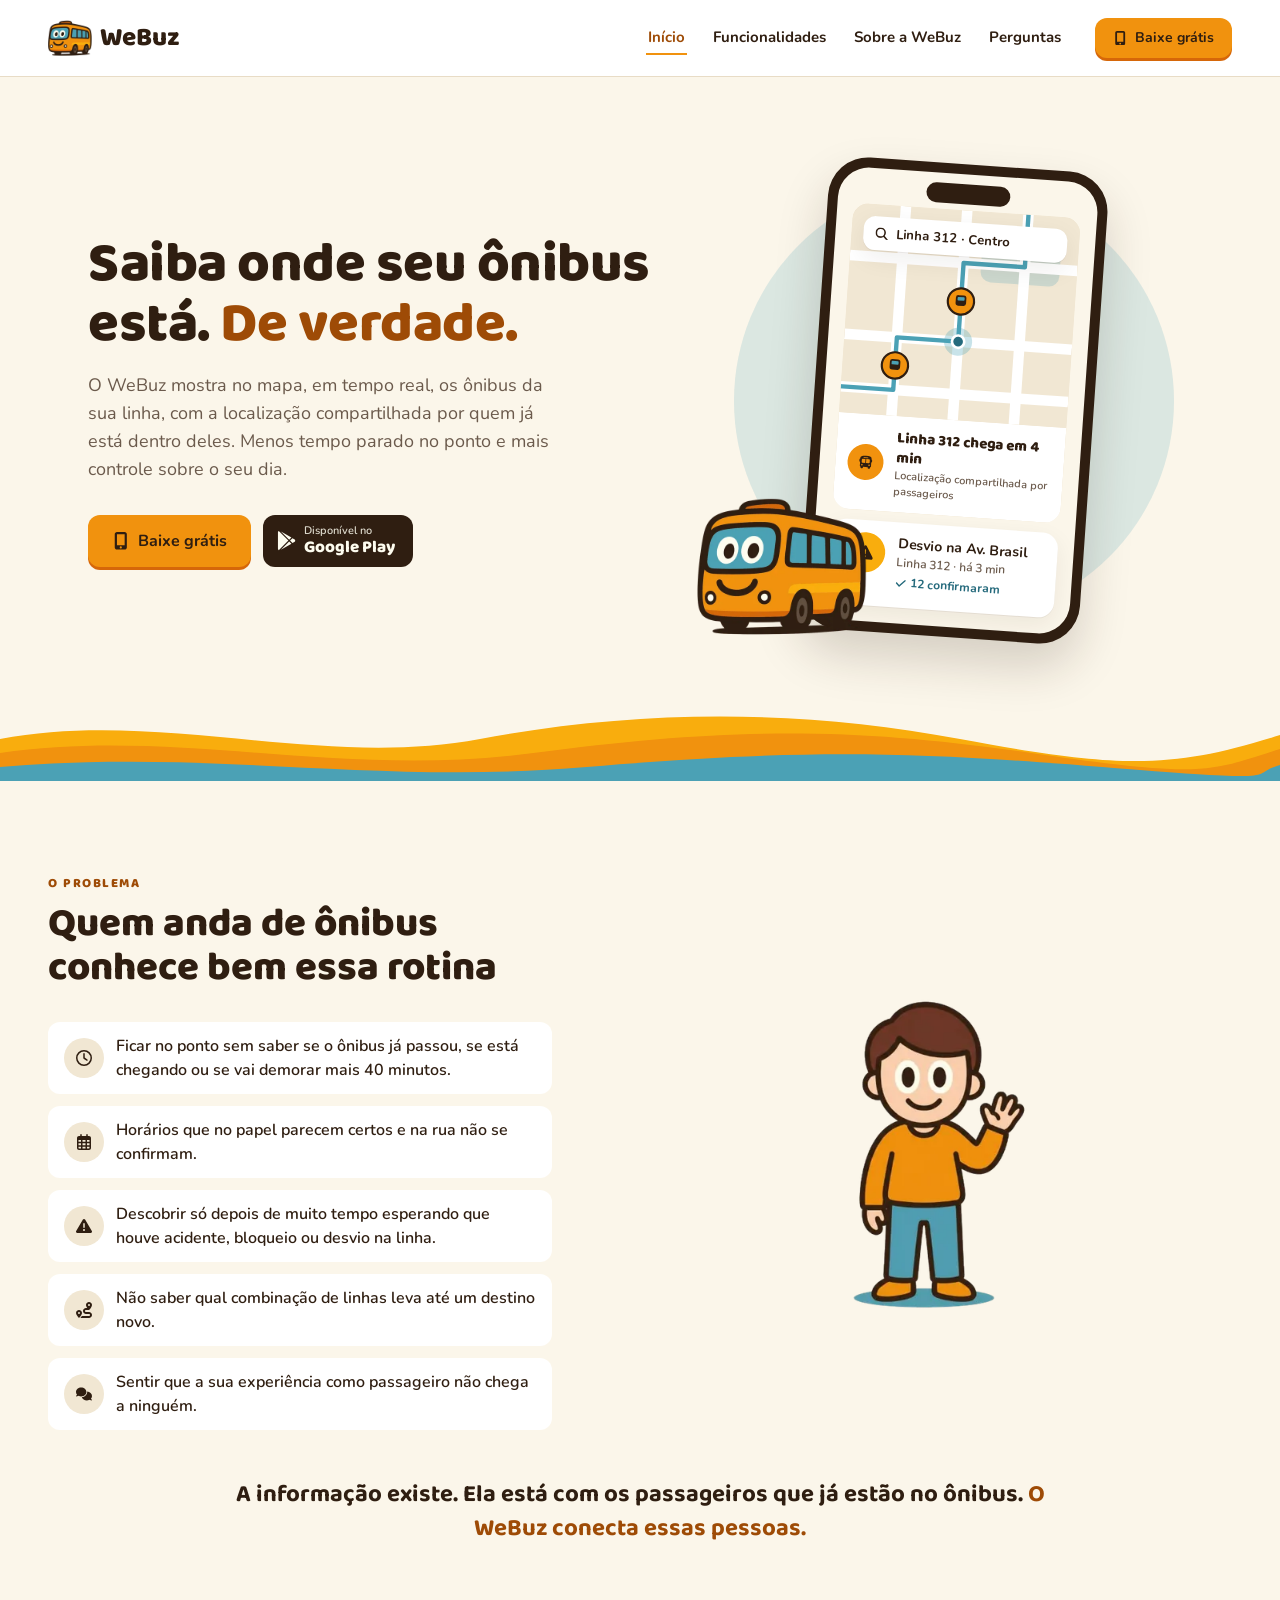
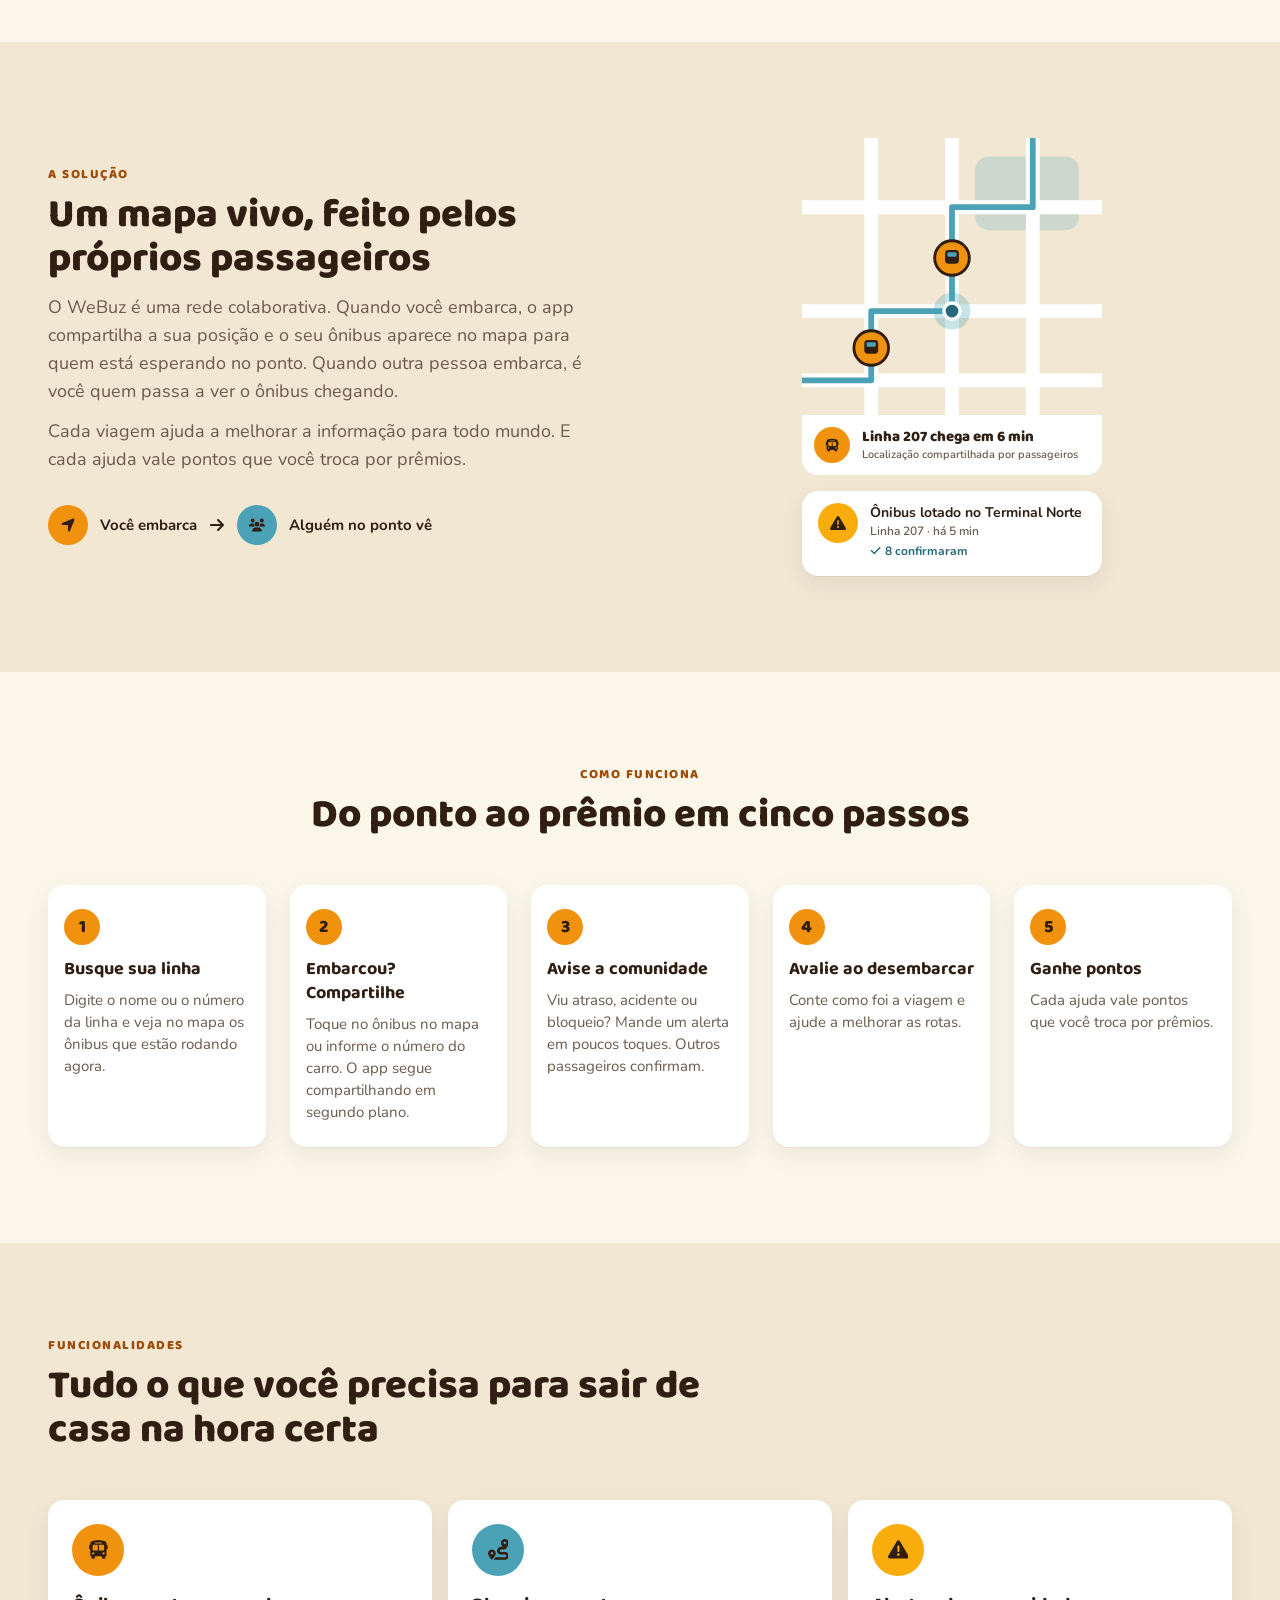
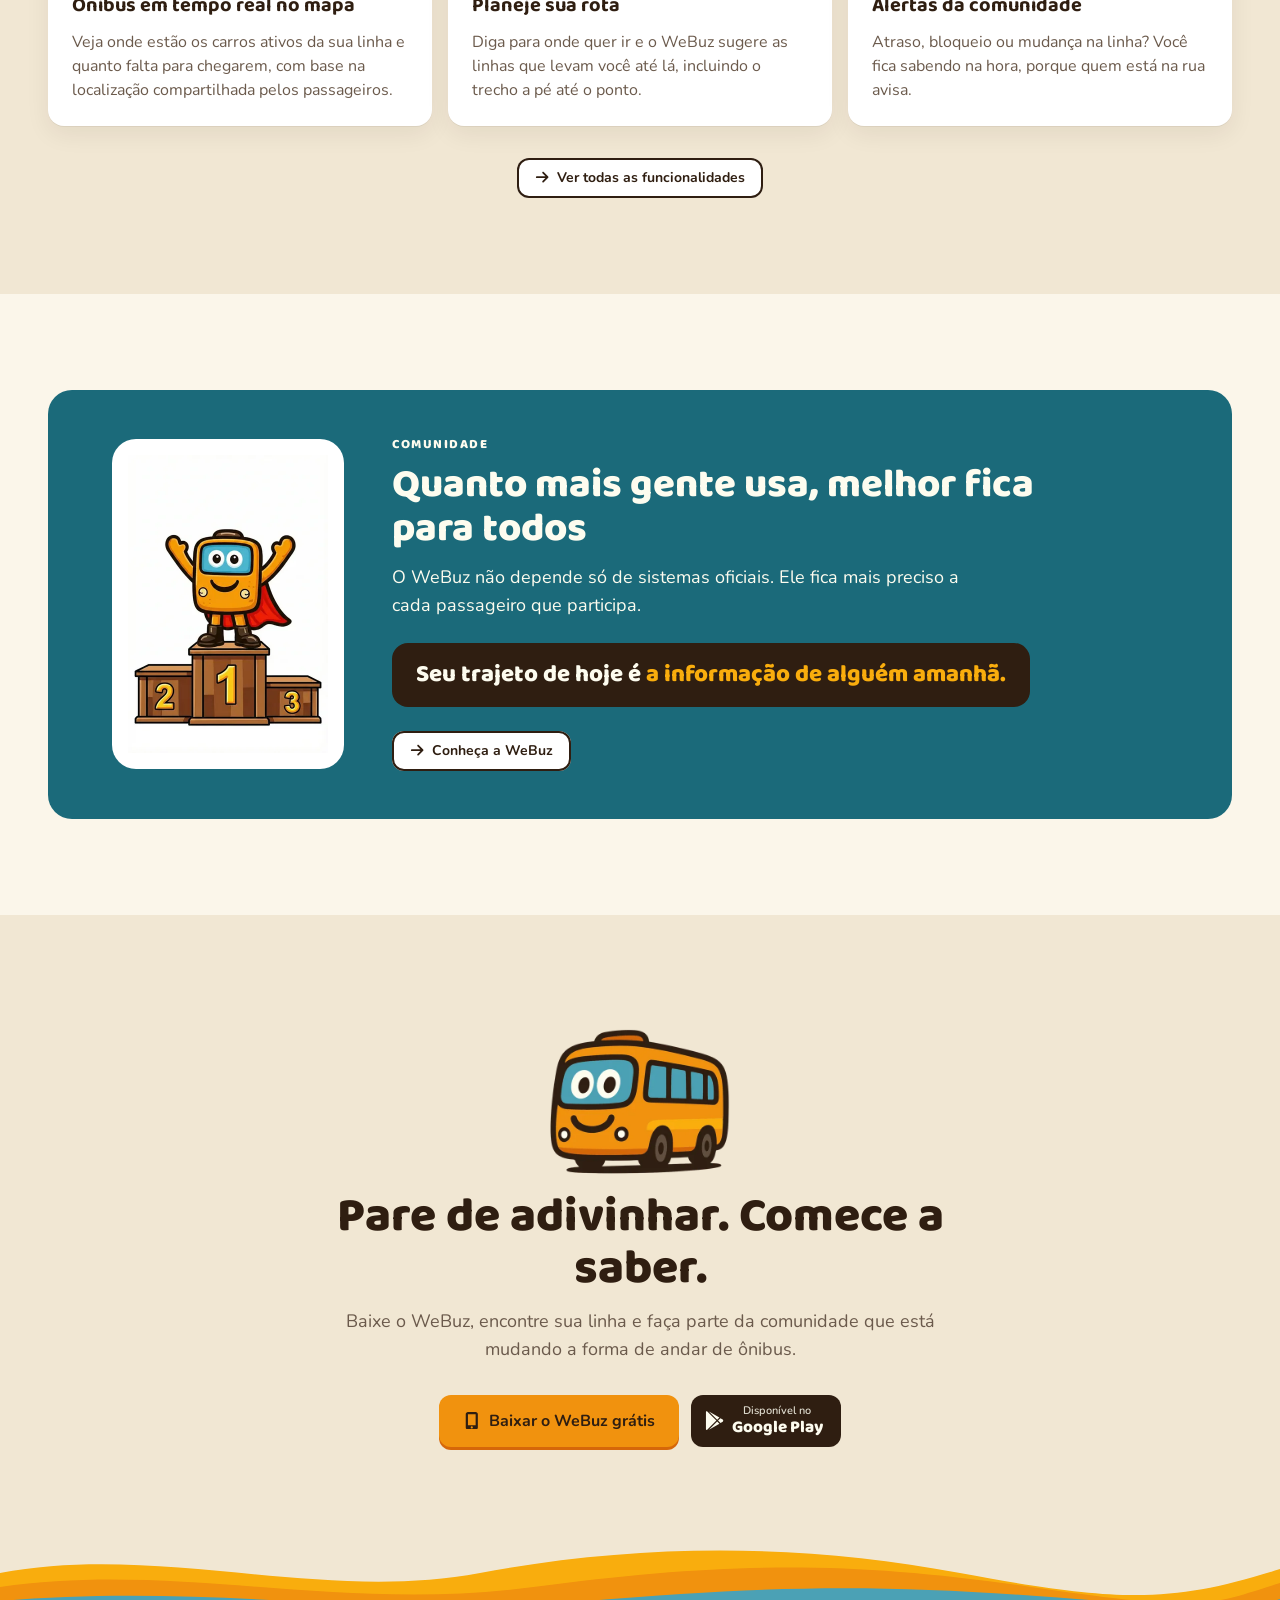
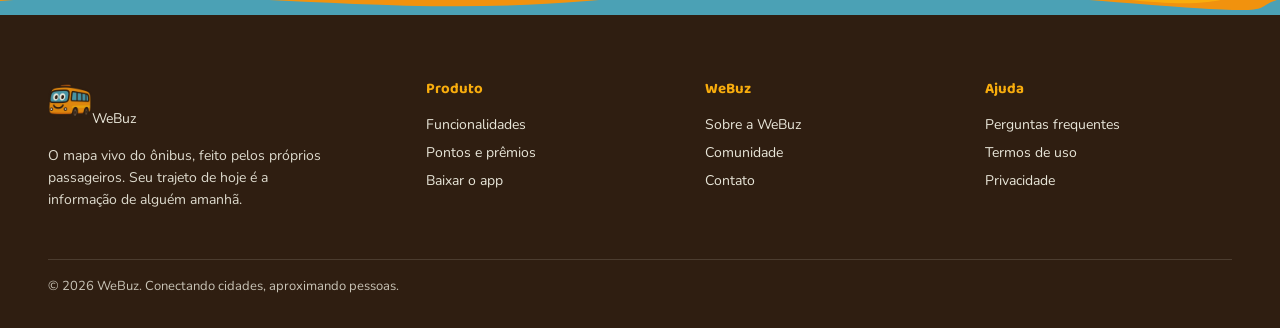
==== index.html @ d60121ee "Site institucional da WeBuz Site estático (HTML + CSS, sem JavaScript) com quatro páginas: Início, F" ====
<!doctype html>
<html lang="pt-BR">
<!-- Ícones: Font Awesome Free 6.7.2 by @fontawesome — https://fontawesome.com · License: https://fontawesome.com/license/free (Icons: CC BY 4.0) -->
<head>
<meta charset="utf-8">
<meta name="viewport" content="width=device-width, initial-scale=1">
<title>WeBuz — saiba onde seu ônibus está. De verdade.</title>
<meta name="description" content="O WeBuz mostra no mapa, em tempo real, os ônibus da sua linha, com a localização compartilhada por quem já está dentro deles.">
<meta name="theme-color" content="#f1920e">
<meta property="og:title" content="WeBuz — saiba onde seu ônibus está. De verdade.">
<meta property="og:description" content="O WeBuz mostra no mapa, em tempo real, os ônibus da sua linha, com a localização compartilhada por quem já está dentro deles.">
<meta property="og:image" content="https://jhonatasfelipe.github.io/webuz-site/assets/img/og.png">
<link rel="canonical" href="https://jhonatasfelipe.github.io/webuz-site/">
<meta property="og:url" content="https://jhonatasfelipe.github.io/webuz-site/">
<meta property="og:type" content="website">
<meta name="twitter:card" content="summary_large_image">
<link rel="apple-touch-icon" href="apple-touch-icon.png">
<link rel="icon" href="assets/img/favicon.png">
<link rel="preconnect" href="https://fonts.googleapis.com">
<link rel="preconnect" href="https://fonts.gstatic.com" crossorigin>
<link rel="stylesheet" href="https://fonts.googleapis.com/css2?family=Baloo+2:wght@700;800&family=Nunito:wght@400;500;600;700&display=swap">
<link rel="stylesheet" href="assets/css/site.css">
</head>
<body>
<a class="skip" href="#conteudo">Pular para o conteúdo</a>
<header class="wb-header"><a class="wb-brand" href="index.html"><img src="assets/img/webuz-onibus.webp" alt=""/>WeBuz</a><nav class="wb-nav" aria-label="Principal"><a href="index.html" aria-current="page">Início</a><a href="funcionalidades.html">Funcionalidades</a><a href="sobre.html">Sobre a WeBuz</a><a href="perguntas.html">Perguntas</a></nav><button type="button" class="wb-btn wb-btn-primary"><svg width="14.4" height="14.4" viewBox="0 0 384 512" fill="currentColor" aria-hidden="true"><path d="M16 64C16 28.7 44.7 0 80 0L304 0c35.3 0 64 28.7 64 64l0 384c0 35.3-28.7 64-64 64L80 512c-35.3 0-64-28.7-64-64L16 64zM224 448a32 32 0 1 0 -64 0 32 32 0 1 0 64 0zM304 64L80 64l0 320 224 0 0-320z"></path></svg>Baixe grátis</button></header><main id="conteudo"><section class="wb-hero"><div class="wb-hero-copy"><h1>Saiba onde seu ônibus está. <em>De verdade.</em></h1><p>O WeBuz mostra no mapa, em tempo real, os ônibus da sua linha, com a localização compartilhada por quem já está dentro deles. Menos tempo parado no ponto e mais controle sobre o seu dia.</p><div class="wb-hero-cta"><button type="button" class="wb-btn wb-btn-primary wb-btn-lg"><svg width="17.6" height="17.6" viewBox="0 0 384 512" fill="currentColor" aria-hidden="true"><path d="M16 64C16 28.7 44.7 0 80 0L304 0c35.3 0 64 28.7 64 64l0 384c0 35.3-28.7 64-64 64L80 512c-35.3 0-64-28.7-64-64L16 64zM224 448a32 32 0 1 0 -64 0 32 32 0 1 0 64 0zM304 64L80 64l0 320 224 0 0-320z"></path></svg>Baixe grátis</button><a class="wb-store" href="#"><svg width="19.200000000000003" height="19.200000000000003" viewBox="0 0 512 512" fill="currentColor" aria-hidden="true"><path d="M325.3 234.3L104.6 13l280.8 161.2-60.1 60.1zM47 0C34 6.8 25.3 19.2 25.3 35.3v441.3c0 16.1 8.7 28.5 21.7 35.3l256.6-256L47 0zm425.2 225.6l-58.9-34.1-65.7 64.5 65.7 64.5 60.1-34.1c18-14.3 18-46.5-1.2-60.8zM104.6 499l280.8-161.2-60.1-60.1L104.6 499z"></path></svg><span><small>Disponível no</small><strong>Google Play</strong></span></a></div></div><div class="wb-hero-art"><span class="wb-hero-disc" aria-hidden="true"></span><div class="wb-phone"><div class="wb-phone-screen"><span class="wb-phone-notch" aria-hidden="true"></span><div class="wb-map"><div class="wb-map-search"><svg width="12.8" height="12.8" viewBox="0 0 512 512" fill="currentColor" aria-hidden="true"><path d="M416 208c0 45.9-14.9 88.3-40 122.7L502.6 457.4c12.5 12.5 12.5 32.8 0 45.3s-32.8 12.5-45.3 0L330.7 376c-34.4 25.2-76.8 40-122.7 40C93.1 416 0 322.9 0 208S93.1 0 208 0S416 93.1 416 208zM208 352a144 144 0 1 0 0-288 144 144 0 1 0 0 288z"></path></svg>Linha 312 · Centro</div><svg viewBox="0 0 260 240" role="img" aria-label="Mapa com os ônibus da linha 312 em tempo real"><rect class="wb-map-land" width="260" height="240"></rect><rect class="wb-map-park" x="150" y="16" width="90" height="64" rx="12"></rect><path class="wb-map-street" d="M0 60H260"></path><path class="wb-map-street" d="M0 150H260"></path><path class="wb-map-street" d="M0 210H260"></path><path class="wb-map-street" d="M60 0V240"></path><path class="wb-map-street" d="M130 0V240"></path><path class="wb-map-street" d="M200 0V240"></path><path class="wb-map-route" d="M-10 210H60V150H130V60H200V-10"></path><g transform="translate(60 182)"><circle class="wb-map-bus" r="15"></circle><rect class="wb-map-glyph" x="-6" y="-7" width="12" height="12" rx="3"></rect><rect class="wb-map-win" x="-4" y="-5" width="8" height="4" rx="1"></rect></g><g transform="translate(130 104)"><circle class="wb-map-bus" r="15"></circle><rect class="wb-map-glyph" x="-6" y="-7" width="12" height="12" rx="3"></rect><rect class="wb-map-win" x="-4" y="-5" width="8" height="4" rx="1"></rect></g><g transform="translate(130 150)"><circle class="wb-map-me-halo" r="16"></circle><circle class="wb-map-me" r="7"></circle></g></svg><div class="wb-map-eta"><span class="wb-ib wb-ib-brand" style="width:36px;height:36px"><svg width="14.4" height="14.4" viewBox="0 0 576 512" fill="currentColor" aria-hidden="true"><path d="M288 0C422.4 0 512 35.2 512 80l0 16 0 32c17.7 0 32 14.3 32 32l0 64c0 17.7-14.3 32-32 32l0 160c0 17.7-14.3 32-32 32l0 32c0 17.7-14.3 32-32 32l-32 0c-17.7 0-32-14.3-32-32l0-32-192 0 0 32c0 17.7-14.3 32-32 32l-32 0c-17.7 0-32-14.3-32-32l0-32c-17.7 0-32-14.3-32-32l0-160c-17.7 0-32-14.3-32-32l0-64c0-17.7 14.3-32 32-32c0 0 0 0 0 0l0-32s0 0 0 0l0-16C64 35.2 153.6 0 288 0zM128 160l0 96c0 17.7 14.3 32 32 32l112 0 0-160-112 0c-17.7 0-32 14.3-32 32zM304 288l112 0c17.7 0 32-14.3 32-32l0-96c0-17.7-14.3-32-32-32l-112 0 0 160zM144 400a32 32 0 1 0 0-64 32 32 0 1 0 0 64zm288 0a32 32 0 1 0 0-64 32 32 0 1 0 0 64zM384 80c0-8.8-7.2-16-16-16L208 64c-8.8 0-16 7.2-16 16s7.2 16 16 16l160 0c8.8 0 16-7.2 16-16z"></path></svg></span><div><strong>Linha 312 chega em 4 min</strong><span>Localização compartilhada por passageiros</span></div></div></div><div style="height:10px"></div><div class="wb-card wb-alert"><span class="wb-ib wb-ib-sun" style="width:40px;height:40px"><svg width="16" height="16" viewBox="0 0 512 512" fill="currentColor" aria-hidden="true"><path d="M256 32c14.2 0 27.3 7.5 34.5 19.8l216 368c7.3 12.4 7.3 27.7 .2 40.1S486.3 480 472 480L40 480c-14.3 0-27.6-7.7-34.7-20.1s-7-27.8 .2-40.1l216-368C228.7 39.5 241.8 32 256 32zm0 128c-13.3 0-24 10.7-24 24l0 112c0 13.3 10.7 24 24 24s24-10.7 24-24l0-112c0-13.3-10.7-24-24-24zm32 224a32 32 0 1 0 -64 0 32 32 0 1 0 64 0z"></path></svg></span><div style="flex:1;min-width:0"><p class="wb-alert-title">Desvio na Av. Brasil</p><p class="wb-alert-meta">Linha 312 · há 3 min</p><span class="wb-alert-ok"><svg width="11.200000000000001" height="11.200000000000001" viewBox="0 0 448 512" fill="currentColor" aria-hidden="true"><path d="M438.6 105.4c12.5 12.5 12.5 32.8 0 45.3l-256 256c-12.5 12.5-32.8 12.5-45.3 0l-128-128c-12.5-12.5-12.5-32.8 0-45.3s32.8-12.5 45.3 0L160 338.7 393.4 105.4c12.5-12.5 32.8-12.5 45.3 0z"></path></svg>12 confirmaram</span></div></div></div></div><img src="assets/img/webuz-onibus.webp" alt="" width="160" class="wb-hero-bus" fetchpriority="high" style="height:auto;display:block"/></div></section><svg class="wb-wave" viewBox="0 0 1440 72" preserveAspectRatio="none" aria-hidden="true"><path class="wb-wave-1" d="M0 30 C180 0 360 60 540 30 S900 0 1080 30 S1320 60 1440 26 V72 H0Z"></path><path class="wb-wave-2" d="M0 44 C200 18 380 70 600 44 S960 18 1160 44 S1360 62 1440 40 V72 H0Z"></path><path class="wb-wave-3" d="M0 58 C240 40 420 76 660 58 S1020 42 1240 58 S1400 66 1440 56 V72 H0Z"></path></svg><section class="s-sec" id="problema"><div class="s-in s-split s-split-rev"><div><p class="s-eyebrow">O problema</p><h2 class="s-h2">Quem anda de ônibus conhece bem essa rotina</h2><ul class="s-problems"><li class="wb-problem"><span class="wb-ib wb-ib-soft" style="width:40px;height:40px"><svg width="16" height="16" viewBox="0 0 512 512" fill="currentColor" aria-hidden="true"><path d="M464 256A208 208 0 1 1 48 256a208 208 0 1 1 416 0zM0 256a256 256 0 1 0 512 0A256 256 0 1 0 0 256zM232 120l0 136c0 8 4 15.5 10.7 20l96 64c11 7.4 25.9 4.4 33.3-6.7s4.4-25.9-6.7-33.3L280 243.2 280 120c0-13.3-10.7-24-24-24s-24 10.7-24 24z"></path></svg></span><span>Ficar no ponto sem saber se o ônibus já passou, se está chegando ou se vai demorar mais 40 minutos.</span></li><li class="wb-problem"><span class="wb-ib wb-ib-soft" style="width:40px;height:40px"><svg width="16" height="16" viewBox="0 0 448 512" fill="currentColor" aria-hidden="true"><path d="M152 24c0-13.3-10.7-24-24-24s-24 10.7-24 24l0 40L64 64C28.7 64 0 92.7 0 128l0 16 0 48L0 448c0 35.3 28.7 64 64 64l320 0c35.3 0 64-28.7 64-64l0-256 0-48 0-16c0-35.3-28.7-64-64-64l-40 0 0-40c0-13.3-10.7-24-24-24s-24 10.7-24 24l0 40L152 64l0-40zM48 192l80 0 0 56-80 0 0-56zm0 104l80 0 0 64-80 0 0-64zm128 0l96 0 0 64-96 0 0-64zm144 0l80 0 0 64-80 0 0-64zm80-48l-80 0 0-56 80 0 0 56zm0 160l0 40c0 8.8-7.2 16-16 16l-64 0 0-56 80 0zm-128 0l0 56-96 0 0-56 96 0zm-144 0l0 56-64 0c-8.8 0-16-7.2-16-16l0-40 80 0zM272 248l-96 0 0-56 96 0 0 56z"></path></svg></span><span>Horários que no papel parecem certos e na rua não se confirmam.</span></li><li class="wb-problem"><span class="wb-ib wb-ib-soft" style="width:40px;height:40px"><svg width="16" height="16" viewBox="0 0 512 512" fill="currentColor" aria-hidden="true"><path d="M256 32c14.2 0 27.3 7.5 34.5 19.8l216 368c7.3 12.4 7.3 27.7 .2 40.1S486.3 480 472 480L40 480c-14.3 0-27.6-7.7-34.7-20.1s-7-27.8 .2-40.1l216-368C228.7 39.5 241.8 32 256 32zm0 128c-13.3 0-24 10.7-24 24l0 112c0 13.3 10.7 24 24 24s24-10.7 24-24l0-112c0-13.3-10.7-24-24-24zm32 224a32 32 0 1 0 -64 0 32 32 0 1 0 64 0z"></path></svg></span><span>Descobrir só depois de muito tempo esperando que houve acidente, bloqueio ou desvio na linha.</span></li><li class="wb-problem"><span class="wb-ib wb-ib-soft" style="width:40px;height:40px"><svg width="16" height="16" viewBox="0 0 512 512" fill="currentColor" aria-hidden="true"><path d="M512 96c0 50.2-59.1 125.1-84.6 155c-3.8 4.4-9.4 6.1-14.5 5L320 256c-17.7 0-32 14.3-32 32s14.3 32 32 32l96 0c53 0 96 43 96 96s-43 96-96 96l-276.4 0c8.7-9.9 19.3-22.6 30-36.8c6.3-8.4 12.8-17.6 19-27.2L416 448c17.7 0 32-14.3 32-32s-14.3-32-32-32l-96 0c-53 0-96-43-96-96s43-96 96-96l39.8 0c-21-31.5-39.8-67.7-39.8-96c0-53 43-96 96-96s96 43 96 96zM117.1 489.1c-3.8 4.3-7.2 8.1-10.1 11.3l-1.8 2-.2-.2c-6 4.6-14.6 4-20-1.8C59.8 473 0 402.5 0 352c0-53 43-96 96-96s96 43 96 96c0 30-21.1 67-43.5 97.9c-10.7 14.7-21.7 28-30.8 38.5l-.6 .7zM128 352a32 32 0 1 0 -64 0 32 32 0 1 0 64 0zM416 128a32 32 0 1 0 0-64 32 32 0 1 0 0 64z"></path></svg></span><span>Não saber qual combinação de linhas leva até um destino novo.</span></li><li class="wb-problem"><span class="wb-ib wb-ib-soft" style="width:40px;height:40px"><svg width="16" height="16" viewBox="0 0 640 512" fill="currentColor" aria-hidden="true"><path d="M208 352c114.9 0 208-78.8 208-176S322.9 0 208 0S0 78.8 0 176c0 38.6 14.7 74.3 39.6 103.4c-3.5 9.4-8.7 17.7-14.2 24.7c-4.8 6.2-9.7 11-13.3 14.3c-1.8 1.6-3.3 2.9-4.3 3.7c-.5 .4-.9 .7-1.1 .8l-.2 .2s0 0 0 0s0 0 0 0C1 327.2-1.4 334.4 .8 340.9S9.1 352 16 352c21.8 0 43.8-5.6 62.1-12.5c9.2-3.5 17.8-7.4 25.2-11.4C134.1 343.3 169.8 352 208 352zM448 176c0 112.3-99.1 196.9-216.5 207C255.8 457.4 336.4 512 432 512c38.2 0 73.9-8.7 104.7-23.9c7.5 4 16 7.9 25.2 11.4c18.3 6.9 40.3 12.5 62.1 12.5c6.9 0 13.1-4.5 15.2-11.1c2.1-6.6-.2-13.8-5.8-17.9c0 0 0 0 0 0s0 0 0 0l-.2-.2c-.2-.2-.6-.4-1.1-.8c-1-.8-2.5-2-4.3-3.7c-3.6-3.3-8.5-8.1-13.3-14.3c-5.5-7-10.7-15.4-14.2-24.7c24.9-29 39.6-64.7 39.6-103.4c0-92.8-84.9-168.9-192.6-175.5c.4 5.1 .6 10.3 .6 15.5z"></path></svg></span><span>Sentir que a sua experiência como passageiro não chega a ninguém.</span></li></ul></div><div style="display:grid;place-items:center"><img loading="lazy" decoding="async" src="assets/img/webuz-avatar.webp" alt="" width="320" style="height:auto;display:block"/></div></div><p class="s-bridge">A informação existe. Ela está com os passageiros que já estão no ônibus. <em>O WeBuz conecta essas pessoas.</em></p></section><section class="s-sec s-band" id="solucao"><div class="s-in s-split"><div><p class="s-eyebrow">A solução</p><h2 class="s-h2">Um mapa vivo, feito pelos próprios passageiros</h2><p class="s-lead">O WeBuz é uma rede colaborativa. Quando você embarca, o app compartilha a sua posição e o seu ônibus aparece no mapa para quem está esperando no ponto. Quando outra pessoa embarca, é você quem passa a ver o ônibus chegando.</p><p class="s-lead">Cada viagem ajuda a melhorar a informação para todo mundo. E cada ajuda vale pontos que você troca por prêmios.</p><div class="s-loop"><span class="wb-ib wb-ib-brand" style="width:40px;height:40px"><svg width="16" height="16" viewBox="0 0 448 512" fill="currentColor" aria-hidden="true"><path d="M429.6 92.1c4.9-11.9 2.1-25.6-7-34.7s-22.8-11.9-34.7-7l-352 144c-14.2 5.8-22.2 20.8-19.3 35.8s16.1 25.8 31.4 25.8l176 0 0 176c0 15.3 10.8 28.4 25.8 31.4s30-5.1 35.8-19.3l144-352z"></path></svg></span>Você embarca<svg width="16" height="16" viewBox="0 0 448 512" fill="currentColor" aria-hidden="true"><path d="M438.6 278.6c12.5-12.5 12.5-32.8 0-45.3l-160-160c-12.5-12.5-32.8-12.5-45.3 0s-12.5 32.8 0 45.3L338.8 224 32 224c-17.7 0-32 14.3-32 32s14.3 32 32 32l306.7 0L233.4 393.4c-12.5 12.5-12.5 32.8 0 45.3s32.8 12.5 45.3 0l160-160z"></path></svg><span class="wb-ib wb-ib-teal" style="width:40px;height:40px"><svg width="16" height="16" viewBox="0 0 640 512" fill="currentColor" aria-hidden="true"><path d="M144 0a80 80 0 1 1 0 160A80 80 0 1 1 144 0zM512 0a80 80 0 1 1 0 160A80 80 0 1 1 512 0zM0 298.7C0 239.8 47.8 192 106.7 192l42.7 0c15.9 0 31 3.5 44.6 9.7c-1.3 7.2-1.9 14.7-1.9 22.3c0 38.2 16.8 72.5 43.3 96c-.2 0-.4 0-.7 0L21.3 320C9.6 320 0 310.4 0 298.7zM405.3 320c-.2 0-.4 0-.7 0c26.6-23.5 43.3-57.8 43.3-96c0-7.6-.7-15-1.9-22.3c13.6-6.3 28.7-9.7 44.6-9.7l42.7 0C592.2 192 640 239.8 640 298.7c0 11.8-9.6 21.3-21.3 21.3l-213.3 0zM224 224a96 96 0 1 1 192 0 96 96 0 1 1 -192 0zM128 485.3C128 411.7 187.7 352 261.3 352l117.3 0C452.3 352 512 411.7 512 485.3c0 14.7-11.9 26.7-26.7 26.7l-330.7 0c-14.7 0-26.7-11.9-26.7-26.7z"></path></svg></span>Alguém no ponto vê</div></div><div class="s-solution-art"><div class="wb-map"><svg viewBox="0 0 260 240" role="img" aria-label="Mapa com os ônibus da linha 207 em tempo real"><rect class="wb-map-land" width="260" height="240"></rect><rect class="wb-map-park" x="150" y="16" width="90" height="64" rx="12"></rect><path class="wb-map-street" d="M0 60H260"></path><path class="wb-map-street" d="M0 150H260"></path><path class="wb-map-street" d="M0 210H260"></path><path class="wb-map-street" d="M60 0V240"></path><path class="wb-map-street" d="M130 0V240"></path><path class="wb-map-street" d="M200 0V240"></path><path class="wb-map-route" d="M-10 210H60V150H130V60H200V-10"></path><g transform="translate(60 182)"><circle class="wb-map-bus" r="15"></circle><rect class="wb-map-glyph" x="-6" y="-7" width="12" height="12" rx="3"></rect><rect class="wb-map-win" x="-4" y="-5" width="8" height="4" rx="1"></rect></g><g transform="translate(130 104)"><circle class="wb-map-bus" r="15"></circle><rect class="wb-map-glyph" x="-6" y="-7" width="12" height="12" rx="3"></rect><rect class="wb-map-win" x="-4" y="-5" width="8" height="4" rx="1"></rect></g><g transform="translate(130 150)"><circle class="wb-map-me-halo" r="16"></circle><circle class="wb-map-me" r="7"></circle></g></svg><div class="wb-map-eta"><span class="wb-ib wb-ib-brand" style="width:36px;height:36px"><svg width="14.4" height="14.4" viewBox="0 0 576 512" fill="currentColor" aria-hidden="true"><path d="M288 0C422.4 0 512 35.2 512 80l0 16 0 32c17.7 0 32 14.3 32 32l0 64c0 17.7-14.3 32-32 32l0 160c0 17.7-14.3 32-32 32l0 32c0 17.7-14.3 32-32 32l-32 0c-17.7 0-32-14.3-32-32l0-32-192 0 0 32c0 17.7-14.3 32-32 32l-32 0c-17.7 0-32-14.3-32-32l0-32c-17.7 0-32-14.3-32-32l0-160c-17.7 0-32-14.3-32-32l0-64c0-17.7 14.3-32 32-32c0 0 0 0 0 0l0-32s0 0 0 0l0-16C64 35.2 153.6 0 288 0zM128 160l0 96c0 17.7 14.3 32 32 32l112 0 0-160-112 0c-17.7 0-32 14.3-32 32zM304 288l112 0c17.7 0 32-14.3 32-32l0-96c0-17.7-14.3-32-32-32l-112 0 0 160zM144 400a32 32 0 1 0 0-64 32 32 0 1 0 0 64zm288 0a32 32 0 1 0 0-64 32 32 0 1 0 0 64zM384 80c0-8.8-7.2-16-16-16L208 64c-8.8 0-16 7.2-16 16s7.2 16 16 16l160 0c8.8 0 16-7.2 16-16z"></path></svg></span><div><strong>Linha 207 chega em 6 min</strong><span>Localização compartilhada por passageiros</span></div></div></div><div class="s-alerts"><div class="wb-card wb-alert"><span class="wb-ib wb-ib-sun" style="width:40px;height:40px"><svg width="16" height="16" viewBox="0 0 512 512" fill="currentColor" aria-hidden="true"><path d="M256 32c14.2 0 27.3 7.5 34.5 19.8l216 368c7.3 12.4 7.3 27.7 .2 40.1S486.3 480 472 480L40 480c-14.3 0-27.6-7.7-34.7-20.1s-7-27.8 .2-40.1l216-368C228.7 39.5 241.8 32 256 32zm0 128c-13.3 0-24 10.7-24 24l0 112c0 13.3 10.7 24 24 24s24-10.7 24-24l0-112c0-13.3-10.7-24-24-24zm32 224a32 32 0 1 0 -64 0 32 32 0 1 0 64 0z"></path></svg></span><div style="flex:1;min-width:0"><p class="wb-alert-title">Ônibus lotado no Terminal Norte</p><p class="wb-alert-meta">Linha 207 · há 5 min</p><span class="wb-alert-ok"><svg width="11.200000000000001" height="11.200000000000001" viewBox="0 0 448 512" fill="currentColor" aria-hidden="true"><path d="M438.6 105.4c12.5 12.5 12.5 32.8 0 45.3l-256 256c-12.5 12.5-32.8 12.5-45.3 0l-128-128c-12.5-12.5-12.5-32.8 0-45.3s32.8-12.5 45.3 0L160 338.7 393.4 105.4c12.5-12.5 32.8-12.5 45.3 0z"></path></svg>8 confirmaram</span></div></div></div></div></div></section><section class="s-sec" id="como-funciona"><div class="s-in s-center"><p class="s-eyebrow">Como funciona</p><h2 class="s-h2">Do ponto ao prêmio em cinco passos</h2><div class="s-steps" style="text-align:left"><div class="s-step"><span class="s-step-n">1</span><h3>Busque sua linha</h3><p>Digite o nome ou o número da linha e veja no mapa os ônibus que estão rodando agora.</p></div><div class="s-step"><span class="s-step-n">2</span><h3>Embarcou? Compartilhe</h3><p>Toque no ônibus no mapa ou informe o número do carro. O app segue compartilhando em segundo plano.</p></div><div class="s-step"><span class="s-step-n">3</span><h3>Avise a comunidade</h3><p>Viu atraso, acidente ou bloqueio? Mande um alerta em poucos toques. Outros passageiros confirmam.</p></div><div class="s-step"><span class="s-step-n">4</span><h3>Avalie ao desembarcar</h3><p>Conte como foi a viagem e ajude a melhorar as rotas.</p></div><div class="s-step"><span class="s-step-n">5</span><h3>Ganhe pontos</h3><p>Cada ajuda vale pontos que você troca por prêmios.</p></div></div></div></section><section class="s-sec s-band"><div class="s-in"><p class="s-eyebrow">Funcionalidades</p><h2 class="s-h2">Tudo o que você precisa para sair de casa na hora certa</h2><div class="s-features"><article class="wb-card wb-feature"><span class="wb-ib wb-ib-brand" style="width:52px;height:52px"><svg width="20.8" height="20.8" viewBox="0 0 576 512" fill="currentColor" aria-hidden="true"><path d="M288 0C422.4 0 512 35.2 512 80l0 16 0 32c17.7 0 32 14.3 32 32l0 64c0 17.7-14.3 32-32 32l0 160c0 17.7-14.3 32-32 32l0 32c0 17.7-14.3 32-32 32l-32 0c-17.7 0-32-14.3-32-32l0-32-192 0 0 32c0 17.7-14.3 32-32 32l-32 0c-17.7 0-32-14.3-32-32l0-32c-17.7 0-32-14.3-32-32l0-160c-17.7 0-32-14.3-32-32l0-64c0-17.7 14.3-32 32-32c0 0 0 0 0 0l0-32s0 0 0 0l0-16C64 35.2 153.6 0 288 0zM128 160l0 96c0 17.7 14.3 32 32 32l112 0 0-160-112 0c-17.7 0-32 14.3-32 32zM304 288l112 0c17.7 0 32-14.3 32-32l0-96c0-17.7-14.3-32-32-32l-112 0 0 160zM144 400a32 32 0 1 0 0-64 32 32 0 1 0 0 64zm288 0a32 32 0 1 0 0-64 32 32 0 1 0 0 64zM384 80c0-8.8-7.2-16-16-16L208 64c-8.8 0-16 7.2-16 16s7.2 16 16 16l160 0c8.8 0 16-7.2 16-16z"></path></svg></span><h3 class="wb-feature-title">Ônibus em tempo real no mapa</h3><p class="wb-feature-text">Veja onde estão os carros ativos da sua linha e quanto falta para chegarem, com base na localização compartilhada pelos passageiros.</p></article><article class="wb-card wb-feature"><span class="wb-ib wb-ib-teal" style="width:52px;height:52px"><svg width="20.8" height="20.8" viewBox="0 0 512 512" fill="currentColor" aria-hidden="true"><path d="M512 96c0 50.2-59.1 125.1-84.6 155c-3.8 4.4-9.4 6.1-14.5 5L320 256c-17.7 0-32 14.3-32 32s14.3 32 32 32l96 0c53 0 96 43 96 96s-43 96-96 96l-276.4 0c8.7-9.9 19.3-22.6 30-36.8c6.3-8.4 12.8-17.6 19-27.2L416 448c17.7 0 32-14.3 32-32s-14.3-32-32-32l-96 0c-53 0-96-43-96-96s43-96 96-96l39.8 0c-21-31.5-39.8-67.7-39.8-96c0-53 43-96 96-96s96 43 96 96zM117.1 489.1c-3.8 4.3-7.2 8.1-10.1 11.3l-1.8 2-.2-.2c-6 4.6-14.6 4-20-1.8C59.8 473 0 402.5 0 352c0-53 43-96 96-96s96 43 96 96c0 30-21.1 67-43.5 97.9c-10.7 14.7-21.7 28-30.8 38.5l-.6 .7zM128 352a32 32 0 1 0 -64 0 32 32 0 1 0 64 0zM416 128a32 32 0 1 0 0-64 32 32 0 1 0 0 64z"></path></svg></span><h3 class="wb-feature-title">Planeje sua rota</h3><p class="wb-feature-text">Diga para onde quer ir e o WeBuz sugere as linhas que levam você até lá, incluindo o trecho a pé até o ponto.</p></article><article class="wb-card wb-feature"><span class="wb-ib wb-ib-sun" style="width:52px;height:52px"><svg width="20.8" height="20.8" viewBox="0 0 512 512" fill="currentColor" aria-hidden="true"><path d="M256 32c14.2 0 27.3 7.5 34.5 19.8l216 368c7.3 12.4 7.3 27.7 .2 40.1S486.3 480 472 480L40 480c-14.3 0-27.6-7.7-34.7-20.1s-7-27.8 .2-40.1l216-368C228.7 39.5 241.8 32 256 32zm0 128c-13.3 0-24 10.7-24 24l0 112c0 13.3 10.7 24 24 24s24-10.7 24-24l0-112c0-13.3-10.7-24-24-24zm32 224a32 32 0 1 0 -64 0 32 32 0 1 0 64 0z"></path></svg></span><h3 class="wb-feature-title">Alertas da comunidade</h3><p class="wb-feature-text">Atraso, bloqueio ou mudança na linha? Você fica sabendo na hora, porque quem está na rua avisa.</p></article></div><div class="s-more"><a href="funcionalidades.html" class="wb-btn wb-btn-secondary"><svg width="14.4" height="14.4" viewBox="0 0 448 512" fill="currentColor" aria-hidden="true"><path d="M438.6 278.6c12.5-12.5 12.5-32.8 0-45.3l-160-160c-12.5-12.5-32.8-12.5-45.3 0s-12.5 32.8 0 45.3L338.8 224 32 224c-17.7 0-32 14.3-32 32s14.3 32 32 32l306.7 0L233.4 393.4c-12.5 12.5-12.5 32.8 0 45.3s32.8 12.5 45.3 0l160-160z"></path></svg>Ver todas as funcionalidades</a></div></div></section><section class="s-sec"><div class="s-in"><div class="s-community"><div class="s-community-art"><img loading="lazy" decoding="async" src="assets/img/webuz-campeao.webp" alt="" width="200" style="height:auto;display:block"/></div><div><p class="s-eyebrow">Comunidade</p><h2 class="s-h2">Quanto mais gente usa, melhor fica para todos</h2><p class="s-lead">O WeBuz não depende só de sistemas oficiais. Ele fica mais preciso a cada passageiro que participa.</p><p class="s-quote">Seu trajeto de hoje é <span>a informação de alguém amanhã.</span></p><div style="margin-top:24px"><a href="sobre.html" class="wb-btn wb-btn-secondary"><svg width="14.4" height="14.4" viewBox="0 0 448 512" fill="currentColor" aria-hidden="true"><path d="M438.6 278.6c12.5-12.5 12.5-32.8 0-45.3l-160-160c-12.5-12.5-32.8-12.5-45.3 0s-12.5 32.8 0 45.3L338.8 224 32 224c-17.7 0-32 14.3-32 32s14.3 32 32 32l306.7 0L233.4 393.4c-12.5 12.5-12.5 32.8 0 45.3s32.8 12.5 45.3 0l160-160z"></path></svg>Conheça a WeBuz</a></div></div></div></div></section><section class="s-sec s-band"><div class="s-in s-final"><img src="assets/img/webuz-onibus.webp" alt="" width="180" style="height:auto;display:block"/><h2 class="s-h2">Pare de adivinhar. Comece a saber.</h2><p class="s-lead">Baixe o WeBuz, encontre sua linha e faça parte da comunidade que está mudando a forma de andar de ônibus.</p><div class="wb-hero-cta"><button type="button" class="wb-btn wb-btn-primary wb-btn-lg"><svg width="17.6" height="17.6" viewBox="0 0 384 512" fill="currentColor" aria-hidden="true"><path d="M16 64C16 28.7 44.7 0 80 0L304 0c35.3 0 64 28.7 64 64l0 384c0 35.3-28.7 64-64 64L80 512c-35.3 0-64-28.7-64-64L16 64zM224 448a32 32 0 1 0 -64 0 32 32 0 1 0 64 0zM304 64L80 64l0 320 224 0 0-320z"></path></svg>Baixar o WeBuz grátis</button><a class="wb-store" href="#"><svg width="19.200000000000003" height="19.200000000000003" viewBox="0 0 512 512" fill="currentColor" aria-hidden="true"><path d="M325.3 234.3L104.6 13l280.8 161.2-60.1 60.1zM47 0C34 6.8 25.3 19.2 25.3 35.3v441.3c0 16.1 8.7 28.5 21.7 35.3l256.6-256L47 0zm425.2 225.6l-58.9-34.1-65.7 64.5 65.7 64.5 60.1-34.1c18-14.3 18-46.5-1.2-60.8zM104.6 499l280.8-161.2-60.1-60.1L104.6 499z"></path></svg><span><small>Disponível no</small><strong>Google Play</strong></span></a></div></div></section><svg class="wb-wave s-wave-band" viewBox="0 0 1440 72" preserveAspectRatio="none" aria-hidden="true"><path class="wb-wave-1" d="M0 30 C180 0 360 60 540 30 S900 0 1080 30 S1320 60 1440 26 V72 H0Z"></path><path class="wb-wave-2" d="M0 44 C200 18 380 70 600 44 S960 18 1160 44 S1360 62 1440 40 V72 H0Z"></path><path class="wb-wave-3" d="M0 58 C240 40 420 76 660 58 S1020 42 1240 58 S1400 66 1440 56 V72 H0Z"></path></svg></main><footer class="wb-footer"><div class="wb-footer-in"><div><a class="wb-brand" href="index.html"><img src="assets/img/webuz-onibus.webp" alt=""/>WeBuz</a><p>O mapa vivo do ônibus, feito pelos próprios passageiros. Seu trajeto de hoje é a informação de alguém amanhã.</p></div><div><h4>Produto</h4><a href="funcionalidades.html">Funcionalidades</a><a href="funcionalidades.html#pontos-e-premios">Pontos e prêmios</a><a href="#">Baixar o app</a></div><div><h4>WeBuz</h4><a href="sobre.html">Sobre a WeBuz</a><a href="sobre.html#comunidade">Comunidade</a><a href="perguntas.html#contato">Contato</a></div><div><h4>Ajuda</h4><a href="perguntas.html">Perguntas frequentes</a><a href="#">Termos de uso</a><a href="#">Privacidade</a></div></div><div class="wb-footer-base">© 2026 WeBuz. Conectando cidades, aproximando pessoas.</div></footer>
</body>
</html>
---- assets/css/site.css ----
:root{--surface-100:#fbf6ea;--surface-200:#ffffff;--surface-300:#f1e7d3;--line:#e8dcc6;--ink:#2f1e11;--ink-muted:#6b5a4c;--brand:#f1920e;--brand-deep:#d66709;--brand-text:#9e4b06;--on-brand:#2f1e11;--sun:#f9ad0d;--teal:#4ba1b5;--teal-deep:#1b6a7a;--teal-text:#256a7c;--cream:#fdfcef;--night:#2f1e11;--wheel:#5c4d43;--focus:#256a7c;--danger:#b4321f;--shadow-card:0 1px 0 rgba(47,30,17,0.06),0 8px 24px rgba(47,30,17,0.07);--shadow-press:0 3px 0 #d66709;--shadow-phone:0 24px 48px rgba(47,30,17,0.18);--space-1:4px;--space-2:8px;--space-3:12px;--space-4:16px;--space-5:24px;--space-6:32px;--space-7:48px;--space-8:64px;--space-9:96px;--radius-sm:8px;--radius-md:12px;--radius-lg:16px;--radius-xl:24px;--radius-pill:999px;--font-display:"Baloo 2","Nunito",system-ui,sans-serif;--font-body:"Nunito",system-ui,-apple-system,"Segoe UI",sans-serif}html{scroll-behavior:smooth;-webkit-text-size-adjust:100%}body{line-height:1.5}img{max-width:100%;height:auto}.skip{position:absolute;left:-999px;top:8px;background:var(--night);color:var(--cream);padding:8px 16px;border-radius:var(--radius-md);z-index:10}.skip:focus{left:8px}@media (prefers-reduced-motion:reduce){html{scroll-behavior:auto}}html,body{background:var(--surface-100);color:var(--ink);font-family:var(--font-body);margin:0}*{box-sizing:border-box}.wb-btn{font:700 14px/20px var(--font-body);border:0;cursor:pointer;display:inline-flex;align-items:center;justify-content:center;gap:var(--space-2);border-radius:var(--radius-md);padding:10px 18px;transition:transform .15s,box-shadow .15s,background .15s;text-decoration:none}.wb-btn:focus-visible{outline:3px solid var(--focus);outline-offset:2px}.wb-btn-lg{font-size:16px;line-height:24px;padding:14px 24px}.wb-btn-block{width:100%}.wb-btn-primary{background:var(--brand);color:var(--on-brand);box-shadow:var(--shadow-press)}.wb-btn-primary:hover{background:var(--sun)}.wb-btn-primary:active{transform:translateY(3px);box-shadow:none}.wb-btn-secondary{background:var(--surface-200);color:var(--ink);box-shadow:inset 0 0 0 2px var(--ink)}.wb-btn-secondary:hover{background:var(--surface-300)}.wb-btn-ghost{background:transparent;color:var(--brand-text)}.wb-btn-ghost:hover{background:var(--surface-300)}.wb-btn:disabled{opacity:.45;cursor:not-allowed;transform:none;box-shadow:none}.wb-ib{display:inline-grid;place-items:center;border-radius:var(--radius-pill);flex:none;color:var(--on-brand)}.wb-ib-brand{background:var(--brand)}.wb-ib-teal{background:var(--teal)}.wb-ib-sun{background:var(--sun)}.wb-ib-soft{background:var(--surface-300);color:var(--ink)}.wb-ib-ring{box-shadow:0 0 0 4px var(--surface-200),0 0 0 6px var(--brand)}.wb-card{background:var(--surface-200);border-radius:var(--radius-lg);box-shadow:var(--shadow-card);padding:var(--space-4)}.wb-points{padding:var(--space-5)}.wb-points-label{font:700 16px/24px var(--font-body);color:var(--ink);margin:0}.wb-points-value{font:800 48px/52px var(--font-display);color:var(--brand-text);margin:var(--space-1) 0 0;letter-spacing:-.5px}.wb-points-hint{font:600 12px/16px var(--font-body);color:var(--ink-muted);margin:var(--space-2) 0 0}.wb-level{text-align:center}.wb-level-title{font:800 28px/34px var(--font-display);margin:0 0 var(--space-3);color:var(--ink)}.wb-bar{height:14px;border-radius:var(--radius-pill);background:var(--surface-300);overflow:hidden;display:flex}.wb-bar-done{background:var(--teal)}.wb-bar-now{background:var(--brand)}.wb-level-hint{font:700 13px/18px var(--font-body);color:var(--brand-text);margin:var(--space-2) 0 0}.wb-mission{display:flex;align-items:center;gap:var(--space-3);padding:var(--space-3) var(--space-4);border-radius:var(--radius-md);background:var(--surface-200);box-shadow:var(--shadow-card)}.wb-mission-title{flex:1;font:600 15px/22px var(--font-body);margin:0;color:var(--ink)}.wb-mission-pts{font:700 12px/16px var(--font-body);color:var(--brand-text)}.wb-check{width:28px;height:28px;border-radius:var(--radius-pill);display:grid;place-items:center;flex:none}.wb-check-done{background:var(--teal);color:var(--on-brand)}.wb-check-open{box-shadow:inset 0 0 0 2px var(--line)}.wb-reward{display:flex;flex-direction:column;align-items:center;text-align:center;gap:var(--space-2);padding:var(--space-5) var(--space-4) var(--space-4);width:100%}.wb-reward-title{font:700 16px/22px var(--font-body);margin:var(--space-2) 0 0;color:var(--ink)}.wb-reward-cost{font:600 12px/16px var(--font-body);color:var(--ink-muted);margin:0 0 var(--space-2)}.wb-reward-featured{background:var(--brand)}.wb-reward-featured .wb-reward-title,.wb-reward-featured .wb-reward-cost{color:var(--on-brand)}.wb-reward-featured .wb-btn-primary{background:var(--surface-200);color:var(--ink);box-shadow:0 3px 0 var(--brand-deep)}.wb-rank{display:flex;align-items:center;gap:var(--space-3);padding:var(--space-3) var(--space-4);border-bottom:1px solid var(--line);background:var(--surface-200)}.wb-rank:last-child{border-bottom:0}.wb-rank-pos{width:32px;height:32px;border-radius:var(--radius-pill);display:grid;place-items:center;font:800 15px/1 var(--font-display);flex:none;background:var(--wheel);color:var(--cream)}.wb-rank-pos-1{background:var(--sun);color:var(--on-brand)}.wb-rank-pos-2{background:var(--teal);color:var(--on-brand)}.wb-rank-pos-3{background:var(--brand);color:var(--on-brand)}.wb-rank-name{flex:1;font:700 14px/20px var(--font-body);color:var(--ink)}.wb-rank-pts{font:600 12px/16px var(--font-body);color:var(--ink-muted)}.wb-rank-me{background:var(--surface-300)}.wb-rank-me .wb-rank-name::after{content:" · você";color:var(--brand-text)}.wb-rank-list{border-radius:var(--radius-lg);overflow:hidden;box-shadow:var(--shadow-card)}.wb-tabs{display:inline-flex;gap:var(--space-1);padding:var(--space-1);background:var(--surface-300);border-radius:var(--radius-md)}.wb-tab{font:700 14px/20px var(--font-body);padding:8px 16px;border:0;border-radius:9px;background:transparent;color:var(--ink-muted);cursor:pointer}.wb-tab:focus-visible{outline:3px solid var(--focus);outline-offset:1px}.wb-tab[aria-selected="true"]{background:var(--brand);color:var(--on-brand)}.wb-store{display:inline-flex;align-items:center;gap:var(--space-2);padding:8px 18px 8px 14px;background:var(--night);color:var(--cream);border-radius:var(--radius-md);text-decoration:none}.wb-store:focus-visible{outline:3px solid var(--focus);outline-offset:2px}.wb-store small{display:block;font:600 11px/14px var(--font-body);opacity:.85}.wb-store strong{display:block;font:800 17px/20px var(--font-display)}.wb-step{display:flex;flex-direction:column;align-items:center;text-align:center;gap:var(--space-3);max-width:260px}.wb-step-n{font:800 13px/1 var(--font-display);color:var(--brand-text);letter-spacing:1px}.wb-step-title{font:700 20px/26px var(--font-display);margin:0;color:var(--ink)}.wb-step-text{font:400 16px/24px var(--font-body);margin:0;color:var(--ink-muted)}.wb-phone{width:280px;border-radius:40px;background:var(--night);padding:10px;box-shadow:var(--shadow-phone)}.wb-phone-screen{border-radius:31px;background:var(--surface-100);overflow:hidden;position:relative;padding:36px var(--space-4) var(--space-4)}.wb-phone-notch{position:absolute;top:10px;left:50%;transform:translateX(-50%);width:84px;height:20px;border-radius:var(--radius-pill);background:var(--night)}.wb-header{display:flex;align-items:center;gap:var(--space-6);padding:var(--space-4) var(--space-7);background:var(--surface-200);border-bottom:1px solid var(--line)}.wb-brand{display:inline-flex;align-items:center;gap:var(--space-2);text-decoration:none;color:var(--ink);font:800 26px/1 var(--font-display)}.wb-brand img{width:44px;height:44px;object-fit:contain}.wb-nav{display:flex;gap:var(--space-5);margin-left:auto}.wb-nav a{font:700 15px/20px var(--font-body);color:var(--ink);text-decoration:none;padding:6px 2px;border-bottom:2px solid transparent}.wb-nav a:hover{border-bottom-color:var(--brand)}.wb-nav a:focus-visible{outline:3px solid var(--focus);outline-offset:2px;border-radius:4px}.wb-hero{display:grid;grid-template-columns:1.1fr .9fr;gap:var(--space-7);align-items:center;padding:var(--space-8) var(--space-7) var(--space-7);max-width:1200px;margin:0 auto}.wb-hero h1{font:800 56px/60px var(--font-display);letter-spacing:-.5px;margin:0;color:var(--ink)}.wb-hero h1 em{font-style:normal;color:var(--brand-text)}.wb-hero-copy p{font:400 18px/28px var(--font-body);color:var(--ink-muted);margin:var(--space-4) 0 var(--space-6);max-width:480px}.wb-hero-cta{display:flex;gap:var(--space-3);flex-wrap:wrap}.wb-hero-art{position:relative;display:grid;place-items:center;min-height:520px}.wb-hero-disc{position:absolute;width:440px;height:440px;border-radius:var(--radius-pill);background:var(--teal);opacity:.18}.wb-hero-art .wb-phone{position:relative;transform:rotate(4deg)}.wb-hero-bus{position:absolute;left:-20px;bottom:10px;width:170px}.wb-wave{display:block;width:100%;height:72px}.wb-wave-1{fill:var(--sun)}.wb-wave-2{fill:var(--brand)}.wb-wave-3{fill:var(--teal)}.wb-footer{background:var(--night);color:var(--cream);padding:var(--space-8) var(--space-7) var(--space-6)}.wb-footer-in{max-width:1200px;margin:0 auto;display:grid;grid-template-columns:1.4fr 1fr 1fr 1fr;gap:var(--space-6)}.wb-footer h4{font:700 15px/20px var(--font-display);margin:0 0 var(--space-3);color:var(--sun)}.wb-footer a{display:block;color:var(--cream);text-decoration:none;font:400 14px/28px var(--font-body);opacity:.9}.wb-footer a:hover{color:var(--sun)}.wb-footer p{font:400 14px/22px var(--font-body);margin:var(--space-3) 0 0;opacity:.85;max-width:280px}.wb-footer .wb-brand{color:var(--cream)}.wb-footer-base{max-width:1200px;margin:var(--space-7) auto 0;padding-top:var(--space-4);border-top:1px solid rgba(253,252,239,.18);font:400 13px/20px var(--font-body);opacity:.75}.wb-map{position:relative;border-radius:var(--radius-lg);overflow:hidden;background:var(--surface-300)}.wb-map>svg{display:block;width:100%;height:auto}.wb-map-land{fill:var(--surface-300)}.wb-map-park{fill:var(--teal);opacity:.22}.wb-map-street{stroke:var(--surface-200);stroke-width:12;fill:none}.wb-map-route{stroke:var(--teal);stroke-width:5;fill:none;stroke-linecap:round;stroke-linejoin:round}.wb-map-bus{fill:var(--brand);stroke:var(--night);stroke-width:2.5}.wb-map-glyph{fill:var(--night)}.wb-map-win{fill:var(--teal)}.wb-map-me{fill:var(--teal-text);stroke:var(--surface-200);stroke-width:3}.wb-map-me-halo{fill:var(--teal);opacity:.3}.wb-map-search{position:absolute;top:var(--space-3);left:var(--space-3);right:var(--space-3);display:flex;align-items:center;gap:var(--space-2);padding:8px 12px;background:var(--surface-200);color:var(--ink);border-radius:var(--radius-md);box-shadow:var(--shadow-card);font:700 13px/18px var(--font-body);z-index:1}.wb-map-eta{display:flex;align-items:center;gap:var(--space-3);padding:var(--space-3);background:var(--surface-200)}.wb-map-eta strong{display:block;font:800 15px/20px var(--font-display);color:var(--ink)}.wb-map-eta div>span{display:block;font:600 11px/16px var(--font-body);color:var(--ink-muted)}.wb-alert{display:flex;align-items:flex-start;gap:var(--space-3);padding:var(--space-3) var(--space-4)}.wb-alert-title{font:700 14px/20px var(--font-body);margin:0;color:var(--ink)}.wb-alert-meta{font:600 12px/16px var(--font-body);margin:0;color:var(--ink-muted)}.wb-alert-ok{display:inline-flex;align-items:center;gap:var(--space-1);margin-top:var(--space-1);font:700 12px/16px var(--font-body);color:var(--teal-text)}.wb-feature{padding:var(--space-5);display:flex;flex-direction:column;gap:var(--space-3)}.wb-feature-title{font:700 20px/26px var(--font-display);margin:var(--space-1) 0 0;color:var(--ink)}.wb-feature-text{font:400 16px/24px var(--font-body);margin:0;color:var(--ink-muted)}.wb-problem{display:flex;align-items:center;gap:var(--space-3);padding:var(--space-3) var(--space-4);background:var(--surface-200);border-radius:var(--radius-md);font:600 16px/24px var(--font-body);color:var(--ink);list-style:none}.wb-faq{background:var(--surface-200);border-radius:var(--radius-md);box-shadow:var(--shadow-card)}.wb-faq summary{list-style:none;cursor:pointer;display:flex;align-items:center;justify-content:space-between;gap:var(--space-4);padding:var(--space-4) var(--space-5);font:700 17px/24px var(--font-display);color:var(--ink);border-radius:var(--radius-md)}.wb-faq summary::-webkit-details-marker{display:none}.wb-faq summary:focus-visible{outline:3px solid var(--focus);outline-offset:2px}.wb-faq-icon{color:var(--teal-text);flex:none;transition:transform .2s}.wb-faq[open] .wb-faq-icon{transform:rotate(45deg)}.wb-faq-body{padding:0 var(--space-5) var(--space-5);font:400 16px/24px var(--font-body);color:var(--ink-muted)}.wb-faq-body p{margin:0}@media (prefers-reduced-motion:reduce){.wb-btn,.wb-faq-icon{transition:none}}.s-sec{padding:var(--space-9) var(--space-7)}.s-in{max-width:1200px;margin:0 auto}.s-band{background:var(--surface-300)}.s-eyebrow{font:800 13px/1 var(--font-display);letter-spacing:1.5px;color:var(--brand-text);text-transform:uppercase;margin:0 0 var(--space-3)}.s-h2{font:800 40px/44px var(--font-display);margin:0;color:var(--ink);max-width:720px}.s-lead{font:400 18px/28px var(--font-body);color:var(--ink-muted);margin:var(--space-3) 0 0;max-width:600px}.s-center{text-align:center}.s-center .s-h2,.s-center .s-lead{margin-left:auto;margin-right:auto}.s-split{display:grid;grid-template-columns:1fr 1fr;gap:var(--space-8);align-items:center}.s-split-rev{grid-template-columns:.9fr 1.1fr}.s-problems{display:grid;gap:var(--space-3);padding:0;margin:var(--space-6) 0 0}.s-bridge{margin:var(--space-7) auto 0;max-width:820px;text-align:center;font:700 24px/34px var(--font-display);color:var(--ink)}.s-bridge em{font-style:normal;color:var(--brand-text)}.s-solution-art{max-width:420px;margin:0 auto}.s-alerts{display:grid;gap:var(--space-3);margin-top:var(--space-4)}.s-loop{display:flex;gap:var(--space-3);align-items:center;margin-top:var(--space-6);font:700 15px/22px var(--font-body);color:var(--ink)}.s-steps{display:grid;grid-template-columns:repeat(5,1fr);gap:var(--space-5);margin-top:var(--space-7);counter-reset:st}.s-step{position:relative;background:var(--surface-200);border-radius:var(--radius-lg);box-shadow:var(--shadow-card);padding:var(--space-5) var(--space-4)}.s-step-n{width:36px;height:36px;border-radius:var(--radius-pill);background:var(--brand);color:var(--on-brand);display:grid;place-items:center;font:800 18px/1 var(--font-display);margin-bottom:var(--space-3)}.s-step h3{font:700 18px/24px var(--font-display);margin:0 0 var(--space-2);color:var(--ink)}.s-step p{font:400 15px/22px var(--font-body);margin:0;color:var(--ink-muted)}.s-features{display:grid;grid-template-columns:repeat(3,1fr);gap:var(--space-4);margin-top:var(--space-7)}.s-list{list-style:none;padding:0;margin:var(--space-5) 0 var(--space-5);display:grid;gap:var(--space-3)}.s-list li{display:flex;gap:var(--space-3);align-items:center;font:600 16px/24px var(--font-body);color:var(--ink)}.s-note{font:400 16px/24px var(--font-body);color:var(--ink-muted);margin:0 0 var(--space-6);max-width:520px}.s-mini{display:grid;gap:var(--space-2);margin-top:var(--space-3)}.s-mini-title{font:700 16px/22px var(--font-display);margin:var(--space-3) 0 0;color:var(--ink)}.s-community{background:var(--teal-deep);border-radius:var(--radius-xl);display:grid;grid-template-columns:auto 1fr;gap:var(--space-7);align-items:center;padding:var(--space-7) var(--space-8)}.s-community .s-eyebrow,.s-community .s-h2,.s-community .s-lead{color:var(--cream)}.s-community-art{background:var(--surface-200);border-radius:var(--radius-xl);padding:var(--space-4)}.s-quote{margin:var(--space-5) 0 0;padding:var(--space-4) var(--space-5);background:var(--night);color:var(--cream);border-radius:var(--radius-lg);font:800 24px/32px var(--font-display);display:inline-block}.s-quote span{color:var(--sun)}.s-wave-band{background:var(--surface-300)}.s-about-hero{display:grid;grid-template-columns:1.15fr .85fr;gap:var(--space-8);align-items:start}.s-manifesto{font:800 52px/56px var(--font-display);letter-spacing:-.5px;margin:0;color:var(--ink)}.s-manifesto em{font-style:normal;color:var(--brand-text)}.s-about-intro p{font:400 18px/28px var(--font-body);color:var(--ink-muted);margin:0 0 var(--space-4)}.s-about-intro strong{color:var(--ink);font-weight:800}.s-pillars{display:grid;grid-template-columns:repeat(3,1fr);gap:var(--space-4);margin-top:var(--space-8)}.s-pillar{background:var(--surface-200);border-radius:var(--radius-xl);box-shadow:var(--shadow-card);padding:var(--space-6) var(--space-5);display:flex;flex-direction:column;gap:var(--space-3)}.s-pillar-n{font:800 14px/1 var(--font-display);color:var(--brand-text);letter-spacing:1px}.s-pillar h3{font:800 24px/30px var(--font-display);margin:0;color:var(--ink)}.s-pillar p{font:400 16px/25px var(--font-body);margin:0;color:var(--ink-muted)}.s-pillar p strong{color:var(--ink);font-weight:700}.s-cycle{margin-top:var(--space-8);text-align:center}.s-cycle-title{font:800 24px/30px var(--font-display);color:var(--ink);margin:0 0 var(--space-5)}.s-cycle-row{display:grid;grid-template-columns:1fr auto 1fr auto 1fr auto 1fr;align-items:stretch;gap:var(--space-3)}.s-cycle-item{display:flex;flex-direction:column;align-items:center;justify-content:center;gap:var(--space-2);background:var(--surface-200);border-radius:var(--radius-lg);padding:var(--space-4);box-shadow:var(--shadow-card)}.s-cycle-item span{font:700 15px/21px var(--font-body);color:var(--ink)}.s-cycle-arrow{color:var(--brand-text);align-self:center}.s-closing{margin-top:var(--space-8);background:var(--night);color:var(--cream);border-radius:var(--radius-xl);padding:var(--space-8);display:grid;grid-template-columns:1fr auto;gap:var(--space-7);align-items:center}.s-closing p{font:400 18px/28px var(--font-body);margin:0 0 var(--space-3);max-width:640px}.s-closing .s-big{font:800 40px/44px var(--font-display);color:var(--sun);margin:var(--space-2) 0 var(--space-5)}.s-closing .s-sign{font:800 22px/28px var(--font-display);margin:var(--space-5) 0 0}.s-sign span{display:block;font:600 15px/22px var(--font-body);margin-top:var(--space-1)}.s-closing-art{background:var(--surface-200);border-radius:var(--radius-xl);padding:var(--space-5)}.s-faq{display:grid;gap:var(--space-3);max-width:820px;margin:var(--space-7) auto 0;text-align:left}.s-final{text-align:center;display:grid;justify-items:center}.s-final .s-h2{font-size:48px;line-height:52px}.s-final .wb-hero-cta{justify-content:center;margin-top:var(--space-6)}.wb-nav a[aria-current="page"]{border-bottom-color:var(--brand);color:var(--brand-text)}.s-intro{padding:var(--space-8) var(--space-7) var(--space-7)}.s-intro-grid{display:grid;grid-template-columns:1.2fr .8fr;gap:var(--space-8);align-items:center}.s-intro h1{font:800 52px/56px var(--font-display);letter-spacing:-.5px;margin:0;color:var(--ink);max-width:720px}.s-intro h1 em{font-style:normal;color:var(--brand-text)}.s-intro-art{display:grid;place-items:center;position:relative}.s-intro-art::before{content:"";position:absolute;width:300px;height:300px;border-radius:var(--radius-pill);background:var(--teal);opacity:.18}.s-intro-art>*{position:relative}.s-crumb{font:700 13px/18px var(--font-body);color:var(--ink-muted);margin:0 0 var(--space-4)}.s-crumb a{color:var(--brand-text);text-decoration:none}.s-row{display:grid;grid-template-columns:1fr 1fr;gap:var(--space-8);align-items:center}.s-row + .s-row{margin-top:var(--space-9)}.s-row-rev>:first-child{order:2}.s-row h3{font:800 32px/38px var(--font-display);margin:var(--space-3) 0 0;color:var(--ink)}.s-row p{font:400 18px/28px var(--font-body);color:var(--ink-muted);margin:var(--space-3) 0 0;max-width:520px}.s-row-art{max-width:400px;width:100%;margin:0 auto;display:grid;gap:var(--space-3)}.s-route{display:grid;gap:var(--space-2)}.s-route-step{display:flex;align-items:center;gap:var(--space-3);background:var(--surface-200);border-radius:var(--radius-md);box-shadow:var(--shadow-card);padding:var(--space-3) var(--space-4);font:600 15px/22px var(--font-body);color:var(--ink)}.s-route-step small{display:block;font:600 12px/16px var(--font-body);color:var(--ink-muted)}.s-more{display:flex;justify-content:center;margin-top:var(--space-6)}.s-faq-group{max-width:820px;margin:0 auto}.s-faq-group + .s-faq-group{margin-top:var(--space-8)}.s-faq-group h2{font:800 26px/32px var(--font-display);color:var(--ink);margin:0;display:flex;align-items:center;gap:var(--space-3)}.s-faq-group .s-faq{margin-top:var(--space-4)}.s-help{max-width:820px;margin:var(--space-8) auto 0;background:var(--surface-200);border-radius:var(--radius-xl);box-shadow:var(--shadow-card);padding:var(--space-6);display:grid;grid-template-columns:auto 1fr auto;gap:var(--space-5);align-items:center}.s-help h3{font:800 22px/28px var(--font-display);margin:0;color:var(--ink)}.s-help p{font:400 16px/24px var(--font-body);margin:var(--space-1) 0 0;color:var(--ink-muted)}@media (max-width:1024px){.s-steps{grid-template-columns:repeat(3,1fr)}.s-features{grid-template-columns:repeat(2,1fr)}.wb-footer-in{grid-template-columns:1fr 1fr}}@media (max-width:900px){.wb-header{flex-wrap:wrap;gap:var(--space-3);padding:var(--space-3) var(--space-5)}.wb-header>.wb-btn{margin-left:auto;padding:8px 14px}.wb-nav{order:3;width:100%;margin:0;gap:var(--space-4);overflow-x:auto;scrollbar-width:none;padding-bottom:2px}.wb-nav::-webkit-scrollbar{display:none}.wb-nav a{white-space:nowrap;font-size:14px}.wb-hero{grid-template-columns:1fr;gap:var(--space-6);padding:var(--space-7) var(--space-5) var(--space-6)}.wb-hero h1,.s-intro h1,.s-manifesto{font-size:38px;line-height:42px}.wb-hero-art{min-height:0;padding:var(--space-4) 0}.wb-hero-disc{width:320px;height:320px}.wb-hero-art .wb-phone{transform:none}.wb-hero-bus{width:110px;left:0;bottom:0}.s-sec{padding:var(--space-8) var(--space-5)}.s-intro{padding:var(--space-6) var(--space-5)}.s-split,.s-split-rev,.s-row,.s-about-hero,.s-intro-grid,.s-community,.s-closing{grid-template-columns:1fr;gap:var(--space-6)}.s-row-rev>:first-child{order:0}.s-row + .s-row{margin-top:var(--space-8)}.s-row h3{font-size:26px;line-height:32px}.s-intro-art::before{width:220px;height:220px}.s-intro-art img{width:180px}.s-h2{font-size:32px;line-height:36px}.s-final .s-h2{font-size:34px;line-height:38px}.s-bridge{font-size:20px;line-height:28px}.s-pillars{grid-template-columns:1fr}.s-cycle-row{grid-template-columns:1fr}.s-cycle-arrow{transform:rotate(90deg);justify-self:center}.s-community,.s-closing{padding:var(--space-6) var(--space-5)}.s-community-art,.s-closing-art{justify-self:center}.s-community-art img,.s-closing-art img{width:150px}.s-quote{font-size:20px;line-height:28px}.s-closing .s-big{font-size:32px;line-height:36px}.s-help{grid-template-columns:1fr;text-align:left}.s-split-rev>div:last-child img{width:220px}.s-head{flex-direction:column;align-items:start}}@media (max-width:600px){.s-steps,.s-features{grid-template-columns:1fr}.wb-footer-in{grid-template-columns:1fr}.wb-footer{padding:var(--space-7) var(--space-5) var(--space-5)}.wb-hero-cta>*{flex:1 1 100%}.wb-hero-disc{width:260px;height:260px}.wb-brand{font-size:22px}.wb-brand img{width:36px;height:36px}.wb-phone{width:260px}}
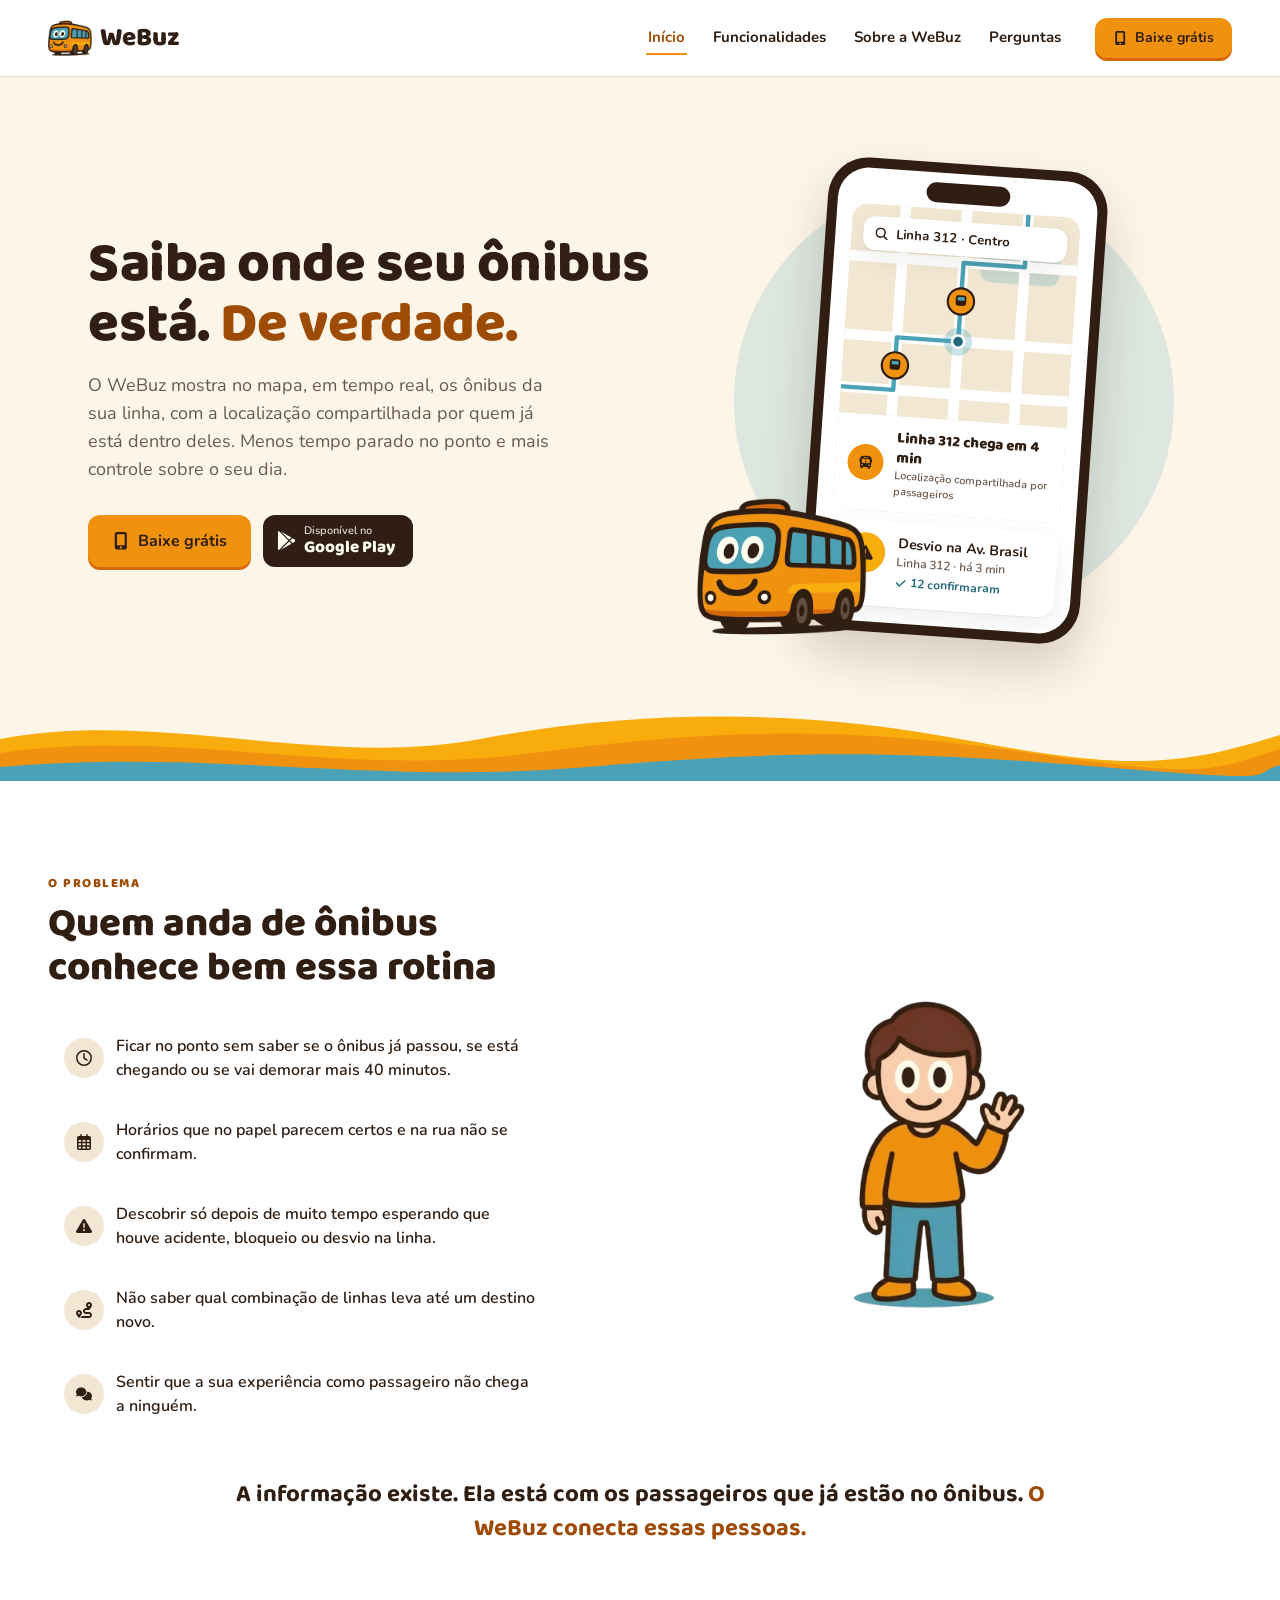
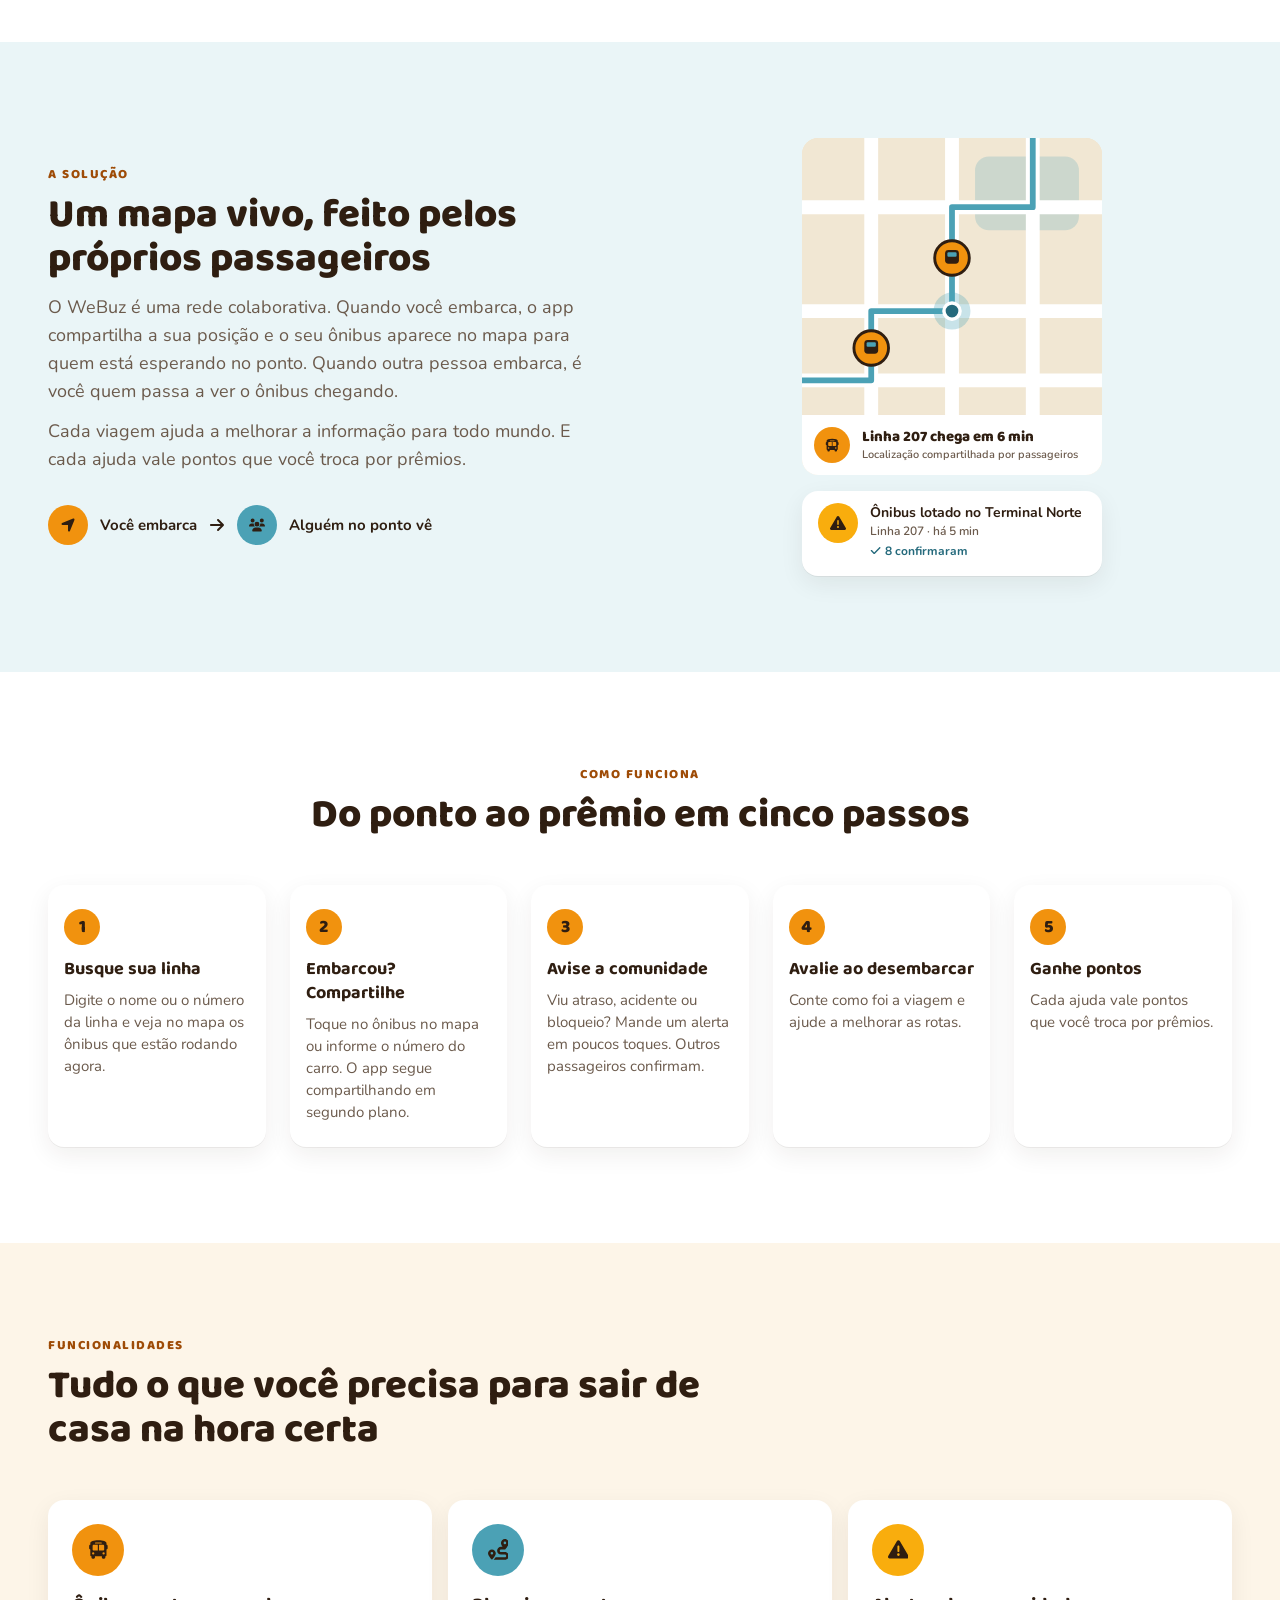
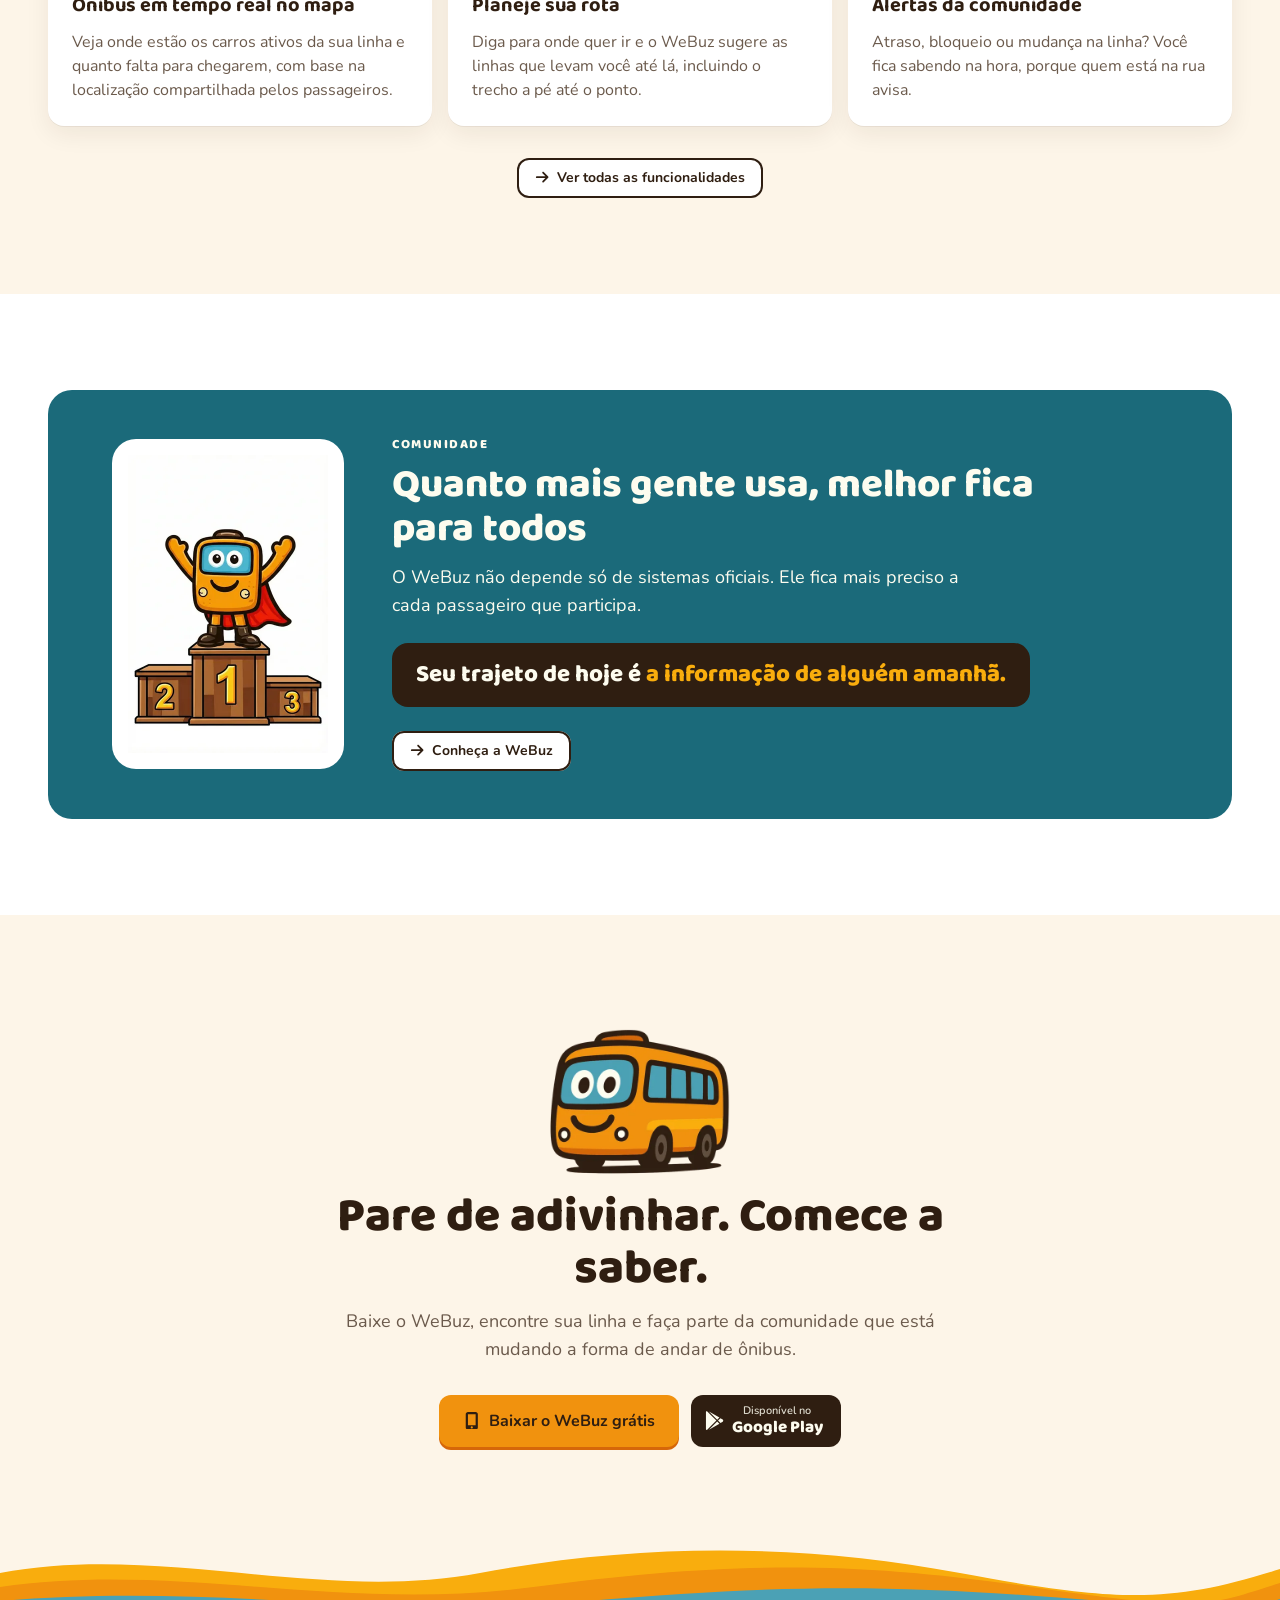
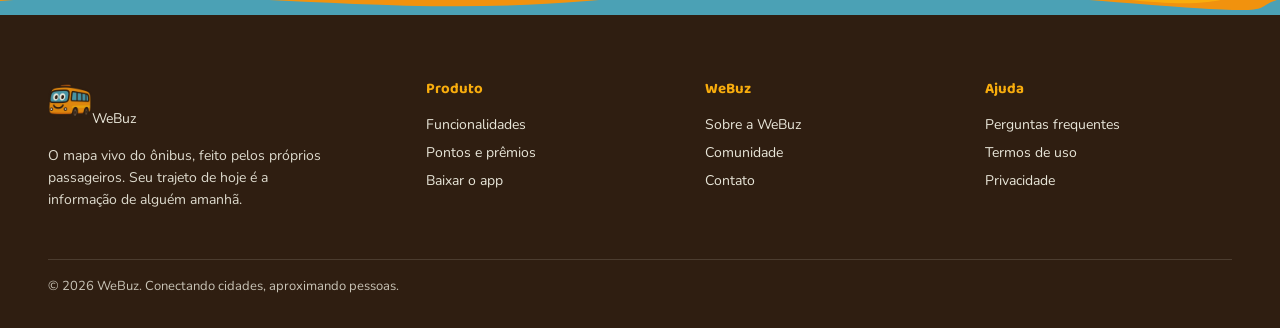
==== commit 5279617d: "Alterna fundos de seção entre branco e pastel Página em branco; seções pastel em creme (#fdf5e8) ou " ====
--- a/index.html
+++ b/index.html
@@ -23,6 +23,6 @@
 </head>
 <body>
 <a class="skip" href="#conteudo">Pular para o conteúdo</a>
-<header class="wb-header"><a class="wb-brand" href="index.html"><img src="assets/img/webuz-onibus.webp" alt=""/>WeBuz</a><nav class="wb-nav" aria-label="Principal"><a href="index.html" aria-current="page">Início</a><a href="funcionalidades.html">Funcionalidades</a><a href="sobre.html">Sobre a WeBuz</a><a href="perguntas.html">Perguntas</a></nav><button type="button" class="wb-btn wb-btn-primary"><svg width="14.4" height="14.4" viewBox="0 0 384 512" fill="currentColor" aria-hidden="true"><path d="M16 64C16 28.7 44.7 0 80 0L304 0c35.3 0 64 28.7 64 64l0 384c0 35.3-28.7 64-64 64L80 512c-35.3 0-64-28.7-64-64L16 64zM224 448a32 32 0 1 0 -64 0 32 32 0 1 0 64 0zM304 64L80 64l0 320 224 0 0-320z"></path></svg>Baixe grátis</button></header><main id="conteudo"><section class="wb-hero"><div class="wb-hero-copy"><h1>Saiba onde seu ônibus está. <em>De verdade.</em></h1><p>O WeBuz mostra no mapa, em tempo real, os ônibus da sua linha, com a localização compartilhada por quem já está dentro deles. Menos tempo parado no ponto e mais controle sobre o seu dia.</p><div class="wb-hero-cta"><button type="button" class="wb-btn wb-btn-primary wb-btn-lg"><svg width="17.6" height="17.6" viewBox="0 0 384 512" fill="currentColor" aria-hidden="true"><path d="M16 64C16 28.7 44.7 0 80 0L304 0c35.3 0 64 28.7 64 64l0 384c0 35.3-28.7 64-64 64L80 512c-35.3 0-64-28.7-64-64L16 64zM224 448a32 32 0 1 0 -64 0 32 32 0 1 0 64 0zM304 64L80 64l0 320 224 0 0-320z"></path></svg>Baixe grátis</button><a class="wb-store" href="#"><svg width="19.200000000000003" height="19.200000000000003" viewBox="0 0 512 512" fill="currentColor" aria-hidden="true"><path d="M325.3 234.3L104.6 13l280.8 161.2-60.1 60.1zM47 0C34 6.8 25.3 19.2 25.3 35.3v441.3c0 16.1 8.7 28.5 21.7 35.3l256.6-256L47 0zm425.2 225.6l-58.9-34.1-65.7 64.5 65.7 64.5 60.1-34.1c18-14.3 18-46.5-1.2-60.8zM104.6 499l280.8-161.2-60.1-60.1L104.6 499z"></path></svg><span><small>Disponível no</small><strong>Google Play</strong></span></a></div></div><div class="wb-hero-art"><span class="wb-hero-disc" aria-hidden="true"></span><div class="wb-phone"><div class="wb-phone-screen"><span class="wb-phone-notch" aria-hidden="true"></span><div class="wb-map"><div class="wb-map-search"><svg width="12.8" height="12.8" viewBox="0 0 512 512" fill="currentColor" aria-hidden="true"><path d="M416 208c0 45.9-14.9 88.3-40 122.7L502.6 457.4c12.5 12.5 12.5 32.8 0 45.3s-32.8 12.5-45.3 0L330.7 376c-34.4 25.2-76.8 40-122.7 40C93.1 416 0 322.9 0 208S93.1 0 208 0S416 93.1 416 208zM208 352a144 144 0 1 0 0-288 144 144 0 1 0 0 288z"></path></svg>Linha 312 · Centro</div><svg viewBox="0 0 260 240" role="img" aria-label="Mapa com os ônibus da linha 312 em tempo real"><rect class="wb-map-land" width="260" height="240"></rect><rect class="wb-map-park" x="150" y="16" width="90" height="64" rx="12"></rect><path class="wb-map-street" d="M0 60H260"></path><path class="wb-map-street" d="M0 150H260"></path><path class="wb-map-street" d="M0 210H260"></path><path class="wb-map-street" d="M60 0V240"></path><path class="wb-map-street" d="M130 0V240"></path><path class="wb-map-street" d="M200 0V240"></path><path class="wb-map-route" d="M-10 210H60V150H130V60H200V-10"></path><g transform="translate(60 182)"><circle class="wb-map-bus" r="15"></circle><rect class="wb-map-glyph" x="-6" y="-7" width="12" height="12" rx="3"></rect><rect class="wb-map-win" x="-4" y="-5" width="8" height="4" rx="1"></rect></g><g transform="translate(130 104)"><circle class="wb-map-bus" r="15"></circle><rect class="wb-map-glyph" x="-6" y="-7" width="12" height="12" rx="3"></rect><rect class="wb-map-win" x="-4" y="-5" width="8" height="4" rx="1"></rect></g><g transform="translate(130 150)"><circle class="wb-map-me-halo" r="16"></circle><circle class="wb-map-me" r="7"></circle></g></svg><div class="wb-map-eta"><span class="wb-ib wb-ib-brand" style="width:36px;height:36px"><svg width="14.4" height="14.4" viewBox="0 0 576 512" fill="currentColor" aria-hidden="true"><path d="M288 0C422.4 0 512 35.2 512 80l0 16 0 32c17.7 0 32 14.3 32 32l0 64c0 17.7-14.3 32-32 32l0 160c0 17.7-14.3 32-32 32l0 32c0 17.7-14.3 32-32 32l-32 0c-17.7 0-32-14.3-32-32l0-32-192 0 0 32c0 17.7-14.3 32-32 32l-32 0c-17.7 0-32-14.3-32-32l0-32c-17.7 0-32-14.3-32-32l0-160c-17.7 0-32-14.3-32-32l0-64c0-17.7 14.3-32 32-32c0 0 0 0 0 0l0-32s0 0 0 0l0-16C64 35.2 153.6 0 288 0zM128 160l0 96c0 17.7 14.3 32 32 32l112 0 0-160-112 0c-17.7 0-32 14.3-32 32zM304 288l112 0c17.7 0 32-14.3 32-32l0-96c0-17.7-14.3-32-32-32l-112 0 0 160zM144 400a32 32 0 1 0 0-64 32 32 0 1 0 0 64zm288 0a32 32 0 1 0 0-64 32 32 0 1 0 0 64zM384 80c0-8.8-7.2-16-16-16L208 64c-8.8 0-16 7.2-16 16s7.2 16 16 16l160 0c8.8 0 16-7.2 16-16z"></path></svg></span><div><strong>Linha 312 chega em 4 min</strong><span>Localização compartilhada por passageiros</span></div></div></div><div style="height:10px"></div><div class="wb-card wb-alert"><span class="wb-ib wb-ib-sun" style="width:40px;height:40px"><svg width="16" height="16" viewBox="0 0 512 512" fill="currentColor" aria-hidden="true"><path d="M256 32c14.2 0 27.3 7.5 34.5 19.8l216 368c7.3 12.4 7.3 27.7 .2 40.1S486.3 480 472 480L40 480c-14.3 0-27.6-7.7-34.7-20.1s-7-27.8 .2-40.1l216-368C228.7 39.5 241.8 32 256 32zm0 128c-13.3 0-24 10.7-24 24l0 112c0 13.3 10.7 24 24 24s24-10.7 24-24l0-112c0-13.3-10.7-24-24-24zm32 224a32 32 0 1 0 -64 0 32 32 0 1 0 64 0z"></path></svg></span><div style="flex:1;min-width:0"><p class="wb-alert-title">Desvio na Av. Brasil</p><p class="wb-alert-meta">Linha 312 · há 3 min</p><span class="wb-alert-ok"><svg width="11.200000000000001" height="11.200000000000001" viewBox="0 0 448 512" fill="currentColor" aria-hidden="true"><path d="M438.6 105.4c12.5 12.5 12.5 32.8 0 45.3l-256 256c-12.5 12.5-32.8 12.5-45.3 0l-128-128c-12.5-12.5-12.5-32.8 0-45.3s32.8-12.5 45.3 0L160 338.7 393.4 105.4c12.5-12.5 32.8-12.5 45.3 0z"></path></svg>12 confirmaram</span></div></div></div></div><img src="assets/img/webuz-onibus.webp" alt="" width="160" class="wb-hero-bus" fetchpriority="high" style="height:auto;display:block"/></div></section><svg class="wb-wave" viewBox="0 0 1440 72" preserveAspectRatio="none" aria-hidden="true"><path class="wb-wave-1" d="M0 30 C180 0 360 60 540 30 S900 0 1080 30 S1320 60 1440 26 V72 H0Z"></path><path class="wb-wave-2" d="M0 44 C200 18 380 70 600 44 S960 18 1160 44 S1360 62 1440 40 V72 H0Z"></path><path class="wb-wave-3" d="M0 58 C240 40 420 76 660 58 S1020 42 1240 58 S1400 66 1440 56 V72 H0Z"></path></svg><section class="s-sec" id="problema"><div class="s-in s-split s-split-rev"><div><p class="s-eyebrow">O problema</p><h2 class="s-h2">Quem anda de ônibus conhece bem essa rotina</h2><ul class="s-problems"><li class="wb-problem"><span class="wb-ib wb-ib-soft" style="width:40px;height:40px"><svg width="16" height="16" viewBox="0 0 512 512" fill="currentColor" aria-hidden="true"><path d="M464 256A208 208 0 1 1 48 256a208 208 0 1 1 416 0zM0 256a256 256 0 1 0 512 0A256 256 0 1 0 0 256zM232 120l0 136c0 8 4 15.5 10.7 20l96 64c11 7.4 25.9 4.4 33.3-6.7s4.4-25.9-6.7-33.3L280 243.2 280 120c0-13.3-10.7-24-24-24s-24 10.7-24 24z"></path></svg></span><span>Ficar no ponto sem saber se o ônibus já passou, se está chegando ou se vai demorar mais 40 minutos.</span></li><li class="wb-problem"><span class="wb-ib wb-ib-soft" style="width:40px;height:40px"><svg width="16" height="16" viewBox="0 0 448 512" fill="currentColor" aria-hidden="true"><path d="M152 24c0-13.3-10.7-24-24-24s-24 10.7-24 24l0 40L64 64C28.7 64 0 92.7 0 128l0 16 0 48L0 448c0 35.3 28.7 64 64 64l320 0c35.3 0 64-28.7 64-64l0-256 0-48 0-16c0-35.3-28.7-64-64-64l-40 0 0-40c0-13.3-10.7-24-24-24s-24 10.7-24 24l0 40L152 64l0-40zM48 192l80 0 0 56-80 0 0-56zm0 104l80 0 0 64-80 0 0-64zm128 0l96 0 0 64-96 0 0-64zm144 0l80 0 0 64-80 0 0-64zm80-48l-80 0 0-56 80 0 0 56zm0 160l0 40c0 8.8-7.2 16-16 16l-64 0 0-56 80 0zm-128 0l0 56-96 0 0-56 96 0zm-144 0l0 56-64 0c-8.8 0-16-7.2-16-16l0-40 80 0zM272 248l-96 0 0-56 96 0 0 56z"></path></svg></span><span>Horários que no papel parecem certos e na rua não se confirmam.</span></li><li class="wb-problem"><span class="wb-ib wb-ib-soft" style="width:40px;height:40px"><svg width="16" height="16" viewBox="0 0 512 512" fill="currentColor" aria-hidden="true"><path d="M256 32c14.2 0 27.3 7.5 34.5 19.8l216 368c7.3 12.4 7.3 27.7 .2 40.1S486.3 480 472 480L40 480c-14.3 0-27.6-7.7-34.7-20.1s-7-27.8 .2-40.1l216-368C228.7 39.5 241.8 32 256 32zm0 128c-13.3 0-24 10.7-24 24l0 112c0 13.3 10.7 24 24 24s24-10.7 24-24l0-112c0-13.3-10.7-24-24-24zm32 224a32 32 0 1 0 -64 0 32 32 0 1 0 64 0z"></path></svg></span><span>Descobrir só depois de muito tempo esperando que houve acidente, bloqueio ou desvio na linha.</span></li><li class="wb-problem"><span class="wb-ib wb-ib-soft" style="width:40px;height:40px"><svg width="16" height="16" viewBox="0 0 512 512" fill="currentColor" aria-hidden="true"><path d="M512 96c0 50.2-59.1 125.1-84.6 155c-3.8 4.4-9.4 6.1-14.5 5L320 256c-17.7 0-32 14.3-32 32s14.3 32 32 32l96 0c53 0 96 43 96 96s-43 96-96 96l-276.4 0c8.7-9.9 19.3-22.6 30-36.8c6.3-8.4 12.8-17.6 19-27.2L416 448c17.7 0 32-14.3 32-32s-14.3-32-32-32l-96 0c-53 0-96-43-96-96s43-96 96-96l39.8 0c-21-31.5-39.8-67.7-39.8-96c0-53 43-96 96-96s96 43 96 96zM117.1 489.1c-3.8 4.3-7.2 8.1-10.1 11.3l-1.8 2-.2-.2c-6 4.6-14.6 4-20-1.8C59.8 473 0 402.5 0 352c0-53 43-96 96-96s96 43 96 96c0 30-21.1 67-43.5 97.9c-10.7 14.7-21.7 28-30.8 38.5l-.6 .7zM128 352a32 32 0 1 0 -64 0 32 32 0 1 0 64 0zM416 128a32 32 0 1 0 0-64 32 32 0 1 0 0 64z"></path></svg></span><span>Não saber qual combinação de linhas leva até um destino novo.</span></li><li class="wb-problem"><span class="wb-ib wb-ib-soft" style="width:40px;height:40px"><svg width="16" height="16" viewBox="0 0 640 512" fill="currentColor" aria-hidden="true"><path d="M208 352c114.9 0 208-78.8 208-176S322.9 0 208 0S0 78.8 0 176c0 38.6 14.7 74.3 39.6 103.4c-3.5 9.4-8.7 17.7-14.2 24.7c-4.8 6.2-9.7 11-13.3 14.3c-1.8 1.6-3.3 2.9-4.3 3.7c-.5 .4-.9 .7-1.1 .8l-.2 .2s0 0 0 0s0 0 0 0C1 327.2-1.4 334.4 .8 340.9S9.1 352 16 352c21.8 0 43.8-5.6 62.1-12.5c9.2-3.5 17.8-7.4 25.2-11.4C134.1 343.3 169.8 352 208 352zM448 176c0 112.3-99.1 196.9-216.5 207C255.8 457.4 336.4 512 432 512c38.2 0 73.9-8.7 104.7-23.9c7.5 4 16 7.9 25.2 11.4c18.3 6.9 40.3 12.5 62.1 12.5c6.9 0 13.1-4.5 15.2-11.1c2.1-6.6-.2-13.8-5.8-17.9c0 0 0 0 0 0s0 0 0 0l-.2-.2c-.2-.2-.6-.4-1.1-.8c-1-.8-2.5-2-4.3-3.7c-3.6-3.3-8.5-8.1-13.3-14.3c-5.5-7-10.7-15.4-14.2-24.7c24.9-29 39.6-64.7 39.6-103.4c0-92.8-84.9-168.9-192.6-175.5c.4 5.1 .6 10.3 .6 15.5z"></path></svg></span><span>Sentir que a sua experiência como passageiro não chega a ninguém.</span></li></ul></div><div style="display:grid;place-items:center"><img loading="lazy" decoding="async" src="assets/img/webuz-avatar.webp" alt="" width="320" style="height:auto;display:block"/></div></div><p class="s-bridge">A informação existe. Ela está com os passageiros que já estão no ônibus. <em>O WeBuz conecta essas pessoas.</em></p></section><section class="s-sec s-band" id="solucao"><div class="s-in s-split"><div><p class="s-eyebrow">A solução</p><h2 class="s-h2">Um mapa vivo, feito pelos próprios passageiros</h2><p class="s-lead">O WeBuz é uma rede colaborativa. Quando você embarca, o app compartilha a sua posição e o seu ônibus aparece no mapa para quem está esperando no ponto. Quando outra pessoa embarca, é você quem passa a ver o ônibus chegando.</p><p class="s-lead">Cada viagem ajuda a melhorar a informação para todo mundo. E cada ajuda vale pontos que você troca por prêmios.</p><div class="s-loop"><span class="wb-ib wb-ib-brand" style="width:40px;height:40px"><svg width="16" height="16" viewBox="0 0 448 512" fill="currentColor" aria-hidden="true"><path d="M429.6 92.1c4.9-11.9 2.1-25.6-7-34.7s-22.8-11.9-34.7-7l-352 144c-14.2 5.8-22.2 20.8-19.3 35.8s16.1 25.8 31.4 25.8l176 0 0 176c0 15.3 10.8 28.4 25.8 31.4s30-5.1 35.8-19.3l144-352z"></path></svg></span>Você embarca<svg width="16" height="16" viewBox="0 0 448 512" fill="currentColor" aria-hidden="true"><path d="M438.6 278.6c12.5-12.5 12.5-32.8 0-45.3l-160-160c-12.5-12.5-32.8-12.5-45.3 0s-12.5 32.8 0 45.3L338.8 224 32 224c-17.7 0-32 14.3-32 32s14.3 32 32 32l306.7 0L233.4 393.4c-12.5 12.5-12.5 32.8 0 45.3s32.8 12.5 45.3 0l160-160z"></path></svg><span class="wb-ib wb-ib-teal" style="width:40px;height:40px"><svg width="16" height="16" viewBox="0 0 640 512" fill="currentColor" aria-hidden="true"><path d="M144 0a80 80 0 1 1 0 160A80 80 0 1 1 144 0zM512 0a80 80 0 1 1 0 160A80 80 0 1 1 512 0zM0 298.7C0 239.8 47.8 192 106.7 192l42.7 0c15.9 0 31 3.5 44.6 9.7c-1.3 7.2-1.9 14.7-1.9 22.3c0 38.2 16.8 72.5 43.3 96c-.2 0-.4 0-.7 0L21.3 320C9.6 320 0 310.4 0 298.7zM405.3 320c-.2 0-.4 0-.7 0c26.6-23.5 43.3-57.8 43.3-96c0-7.6-.7-15-1.9-22.3c13.6-6.3 28.7-9.7 44.6-9.7l42.7 0C592.2 192 640 239.8 640 298.7c0 11.8-9.6 21.3-21.3 21.3l-213.3 0zM224 224a96 96 0 1 1 192 0 96 96 0 1 1 -192 0zM128 485.3C128 411.7 187.7 352 261.3 352l117.3 0C452.3 352 512 411.7 512 485.3c0 14.7-11.9 26.7-26.7 26.7l-330.7 0c-14.7 0-26.7-11.9-26.7-26.7z"></path></svg></span>Alguém no ponto vê</div></div><div class="s-solution-art"><div class="wb-map"><svg viewBox="0 0 260 240" role="img" aria-label="Mapa com os ônibus da linha 207 em tempo real"><rect class="wb-map-land" width="260" height="240"></rect><rect class="wb-map-park" x="150" y="16" width="90" height="64" rx="12"></rect><path class="wb-map-street" d="M0 60H260"></path><path class="wb-map-street" d="M0 150H260"></path><path class="wb-map-street" d="M0 210H260"></path><path class="wb-map-street" d="M60 0V240"></path><path class="wb-map-street" d="M130 0V240"></path><path class="wb-map-street" d="M200 0V240"></path><path class="wb-map-route" d="M-10 210H60V150H130V60H200V-10"></path><g transform="translate(60 182)"><circle class="wb-map-bus" r="15"></circle><rect class="wb-map-glyph" x="-6" y="-7" width="12" height="12" rx="3"></rect><rect class="wb-map-win" x="-4" y="-5" width="8" height="4" rx="1"></rect></g><g transform="translate(130 104)"><circle class="wb-map-bus" r="15"></circle><rect class="wb-map-glyph" x="-6" y="-7" width="12" height="12" rx="3"></rect><rect class="wb-map-win" x="-4" y="-5" width="8" height="4" rx="1"></rect></g><g transform="translate(130 150)"><circle class="wb-map-me-halo" r="16"></circle><circle class="wb-map-me" r="7"></circle></g></svg><div class="wb-map-eta"><span class="wb-ib wb-ib-brand" style="width:36px;height:36px"><svg width="14.4" height="14.4" viewBox="0 0 576 512" fill="currentColor" aria-hidden="true"><path d="M288 0C422.4 0 512 35.2 512 80l0 16 0 32c17.7 0 32 14.3 32 32l0 64c0 17.7-14.3 32-32 32l0 160c0 17.7-14.3 32-32 32l0 32c0 17.7-14.3 32-32 32l-32 0c-17.7 0-32-14.3-32-32l0-32-192 0 0 32c0 17.7-14.3 32-32 32l-32 0c-17.7 0-32-14.3-32-32l0-32c-17.7 0-32-14.3-32-32l0-160c-17.7 0-32-14.3-32-32l0-64c0-17.7 14.3-32 32-32c0 0 0 0 0 0l0-32s0 0 0 0l0-16C64 35.2 153.6 0 288 0zM128 160l0 96c0 17.7 14.3 32 32 32l112 0 0-160-112 0c-17.7 0-32 14.3-32 32zM304 288l112 0c17.7 0 32-14.3 32-32l0-96c0-17.7-14.3-32-32-32l-112 0 0 160zM144 400a32 32 0 1 0 0-64 32 32 0 1 0 0 64zm288 0a32 32 0 1 0 0-64 32 32 0 1 0 0 64zM384 80c0-8.8-7.2-16-16-16L208 64c-8.8 0-16 7.2-16 16s7.2 16 16 16l160 0c8.8 0 16-7.2 16-16z"></path></svg></span><div><strong>Linha 207 chega em 6 min</strong><span>Localização compartilhada por passageiros</span></div></div></div><div class="s-alerts"><div class="wb-card wb-alert"><span class="wb-ib wb-ib-sun" style="width:40px;height:40px"><svg width="16" height="16" viewBox="0 0 512 512" fill="currentColor" aria-hidden="true"><path d="M256 32c14.2 0 27.3 7.5 34.5 19.8l216 368c7.3 12.4 7.3 27.7 .2 40.1S486.3 480 472 480L40 480c-14.3 0-27.6-7.7-34.7-20.1s-7-27.8 .2-40.1l216-368C228.7 39.5 241.8 32 256 32zm0 128c-13.3 0-24 10.7-24 24l0 112c0 13.3 10.7 24 24 24s24-10.7 24-24l0-112c0-13.3-10.7-24-24-24zm32 224a32 32 0 1 0 -64 0 32 32 0 1 0 64 0z"></path></svg></span><div style="flex:1;min-width:0"><p class="wb-alert-title">Ônibus lotado no Terminal Norte</p><p class="wb-alert-meta">Linha 207 · há 5 min</p><span class="wb-alert-ok"><svg width="11.200000000000001" height="11.200000000000001" viewBox="0 0 448 512" fill="currentColor" aria-hidden="true"><path d="M438.6 105.4c12.5 12.5 12.5 32.8 0 45.3l-256 256c-12.5 12.5-32.8 12.5-45.3 0l-128-128c-12.5-12.5-12.5-32.8 0-45.3s32.8-12.5 45.3 0L160 338.7 393.4 105.4c12.5-12.5 32.8-12.5 45.3 0z"></path></svg>8 confirmaram</span></div></div></div></div></div></section><section class="s-sec" id="como-funciona"><div class="s-in s-center"><p class="s-eyebrow">Como funciona</p><h2 class="s-h2">Do ponto ao prêmio em cinco passos</h2><div class="s-steps" style="text-align:left"><div class="s-step"><span class="s-step-n">1</span><h3>Busque sua linha</h3><p>Digite o nome ou o número da linha e veja no mapa os ônibus que estão rodando agora.</p></div><div class="s-step"><span class="s-step-n">2</span><h3>Embarcou? Compartilhe</h3><p>Toque no ônibus no mapa ou informe o número do carro. O app segue compartilhando em segundo plano.</p></div><div class="s-step"><span class="s-step-n">3</span><h3>Avise a comunidade</h3><p>Viu atraso, acidente ou bloqueio? Mande um alerta em poucos toques. Outros passageiros confirmam.</p></div><div class="s-step"><span class="s-step-n">4</span><h3>Avalie ao desembarcar</h3><p>Conte como foi a viagem e ajude a melhorar as rotas.</p></div><div class="s-step"><span class="s-step-n">5</span><h3>Ganhe pontos</h3><p>Cada ajuda vale pontos que você troca por prêmios.</p></div></div></div></section><section class="s-sec s-band"><div class="s-in"><p class="s-eyebrow">Funcionalidades</p><h2 class="s-h2">Tudo o que você precisa para sair de casa na hora certa</h2><div class="s-features"><article class="wb-card wb-feature"><span class="wb-ib wb-ib-brand" style="width:52px;height:52px"><svg width="20.8" height="20.8" viewBox="0 0 576 512" fill="currentColor" aria-hidden="true"><path d="M288 0C422.4 0 512 35.2 512 80l0 16 0 32c17.7 0 32 14.3 32 32l0 64c0 17.7-14.3 32-32 32l0 160c0 17.7-14.3 32-32 32l0 32c0 17.7-14.3 32-32 32l-32 0c-17.7 0-32-14.3-32-32l0-32-192 0 0 32c0 17.7-14.3 32-32 32l-32 0c-17.7 0-32-14.3-32-32l0-32c-17.7 0-32-14.3-32-32l0-160c-17.7 0-32-14.3-32-32l0-64c0-17.7 14.3-32 32-32c0 0 0 0 0 0l0-32s0 0 0 0l0-16C64 35.2 153.6 0 288 0zM128 160l0 96c0 17.7 14.3 32 32 32l112 0 0-160-112 0c-17.7 0-32 14.3-32 32zM304 288l112 0c17.7 0 32-14.3 32-32l0-96c0-17.7-14.3-32-32-32l-112 0 0 160zM144 400a32 32 0 1 0 0-64 32 32 0 1 0 0 64zm288 0a32 32 0 1 0 0-64 32 32 0 1 0 0 64zM384 80c0-8.8-7.2-16-16-16L208 64c-8.8 0-16 7.2-16 16s7.2 16 16 16l160 0c8.8 0 16-7.2 16-16z"></path></svg></span><h3 class="wb-feature-title">Ônibus em tempo real no mapa</h3><p class="wb-feature-text">Veja onde estão os carros ativos da sua linha e quanto falta para chegarem, com base na localização compartilhada pelos passageiros.</p></article><article class="wb-card wb-feature"><span class="wb-ib wb-ib-teal" style="width:52px;height:52px"><svg width="20.8" height="20.8" viewBox="0 0 512 512" fill="currentColor" aria-hidden="true"><path d="M512 96c0 50.2-59.1 125.1-84.6 155c-3.8 4.4-9.4 6.1-14.5 5L320 256c-17.7 0-32 14.3-32 32s14.3 32 32 32l96 0c53 0 96 43 96 96s-43 96-96 96l-276.4 0c8.7-9.9 19.3-22.6 30-36.8c6.3-8.4 12.8-17.6 19-27.2L416 448c17.7 0 32-14.3 32-32s-14.3-32-32-32l-96 0c-53 0-96-43-96-96s43-96 96-96l39.8 0c-21-31.5-39.8-67.7-39.8-96c0-53 43-96 96-96s96 43 96 96zM117.1 489.1c-3.8 4.3-7.2 8.1-10.1 11.3l-1.8 2-.2-.2c-6 4.6-14.6 4-20-1.8C59.8 473 0 402.5 0 352c0-53 43-96 96-96s96 43 96 96c0 30-21.1 67-43.5 97.9c-10.7 14.7-21.7 28-30.8 38.5l-.6 .7zM128 352a32 32 0 1 0 -64 0 32 32 0 1 0 64 0zM416 128a32 32 0 1 0 0-64 32 32 0 1 0 0 64z"></path></svg></span><h3 class="wb-feature-title">Planeje sua rota</h3><p class="wb-feature-text">Diga para onde quer ir e o WeBuz sugere as linhas que levam você até lá, incluindo o trecho a pé até o ponto.</p></article><article class="wb-card wb-feature"><span class="wb-ib wb-ib-sun" style="width:52px;height:52px"><svg width="20.8" height="20.8" viewBox="0 0 512 512" fill="currentColor" aria-hidden="true"><path d="M256 32c14.2 0 27.3 7.5 34.5 19.8l216 368c7.3 12.4 7.3 27.7 .2 40.1S486.3 480 472 480L40 480c-14.3 0-27.6-7.7-34.7-20.1s-7-27.8 .2-40.1l216-368C228.7 39.5 241.8 32 256 32zm0 128c-13.3 0-24 10.7-24 24l0 112c0 13.3 10.7 24 24 24s24-10.7 24-24l0-112c0-13.3-10.7-24-24-24zm32 224a32 32 0 1 0 -64 0 32 32 0 1 0 64 0z"></path></svg></span><h3 class="wb-feature-title">Alertas da comunidade</h3><p class="wb-feature-text">Atraso, bloqueio ou mudança na linha? Você fica sabendo na hora, porque quem está na rua avisa.</p></article></div><div class="s-more"><a href="funcionalidades.html" class="wb-btn wb-btn-secondary"><svg width="14.4" height="14.4" viewBox="0 0 448 512" fill="currentColor" aria-hidden="true"><path d="M438.6 278.6c12.5-12.5 12.5-32.8 0-45.3l-160-160c-12.5-12.5-32.8-12.5-45.3 0s-12.5 32.8 0 45.3L338.8 224 32 224c-17.7 0-32 14.3-32 32s14.3 32 32 32l306.7 0L233.4 393.4c-12.5 12.5-12.5 32.8 0 45.3s32.8 12.5 45.3 0l160-160z"></path></svg>Ver todas as funcionalidades</a></div></div></section><section class="s-sec"><div class="s-in"><div class="s-community"><div class="s-community-art"><img loading="lazy" decoding="async" src="assets/img/webuz-campeao.webp" alt="" width="200" style="height:auto;display:block"/></div><div><p class="s-eyebrow">Comunidade</p><h2 class="s-h2">Quanto mais gente usa, melhor fica para todos</h2><p class="s-lead">O WeBuz não depende só de sistemas oficiais. Ele fica mais preciso a cada passageiro que participa.</p><p class="s-quote">Seu trajeto de hoje é <span>a informação de alguém amanhã.</span></p><div style="margin-top:24px"><a href="sobre.html" class="wb-btn wb-btn-secondary"><svg width="14.4" height="14.4" viewBox="0 0 448 512" fill="currentColor" aria-hidden="true"><path d="M438.6 278.6c12.5-12.5 12.5-32.8 0-45.3l-160-160c-12.5-12.5-32.8-12.5-45.3 0s-12.5 32.8 0 45.3L338.8 224 32 224c-17.7 0-32 14.3-32 32s14.3 32 32 32l306.7 0L233.4 393.4c-12.5 12.5-12.5 32.8 0 45.3s32.8 12.5 45.3 0l160-160z"></path></svg>Conheça a WeBuz</a></div></div></div></div></section><section class="s-sec s-band"><div class="s-in s-final"><img src="assets/img/webuz-onibus.webp" alt="" width="180" style="height:auto;display:block"/><h2 class="s-h2">Pare de adivinhar. Comece a saber.</h2><p class="s-lead">Baixe o WeBuz, encontre sua linha e faça parte da comunidade que está mudando a forma de andar de ônibus.</p><div class="wb-hero-cta"><button type="button" class="wb-btn wb-btn-primary wb-btn-lg"><svg width="17.6" height="17.6" viewBox="0 0 384 512" fill="currentColor" aria-hidden="true"><path d="M16 64C16 28.7 44.7 0 80 0L304 0c35.3 0 64 28.7 64 64l0 384c0 35.3-28.7 64-64 64L80 512c-35.3 0-64-28.7-64-64L16 64zM224 448a32 32 0 1 0 -64 0 32 32 0 1 0 64 0zM304 64L80 64l0 320 224 0 0-320z"></path></svg>Baixar o WeBuz grátis</button><a class="wb-store" href="#"><svg width="19.200000000000003" height="19.200000000000003" viewBox="0 0 512 512" fill="currentColor" aria-hidden="true"><path d="M325.3 234.3L104.6 13l280.8 161.2-60.1 60.1zM47 0C34 6.8 25.3 19.2 25.3 35.3v441.3c0 16.1 8.7 28.5 21.7 35.3l256.6-256L47 0zm425.2 225.6l-58.9-34.1-65.7 64.5 65.7 64.5 60.1-34.1c18-14.3 18-46.5-1.2-60.8zM104.6 499l280.8-161.2-60.1-60.1L104.6 499z"></path></svg><span><small>Disponível no</small><strong>Google Play</strong></span></a></div></div></section><svg class="wb-wave s-wave-band" viewBox="0 0 1440 72" preserveAspectRatio="none" aria-hidden="true"><path class="wb-wave-1" d="M0 30 C180 0 360 60 540 30 S900 0 1080 30 S1320 60 1440 26 V72 H0Z"></path><path class="wb-wave-2" d="M0 44 C200 18 380 70 600 44 S960 18 1160 44 S1360 62 1440 40 V72 H0Z"></path><path class="wb-wave-3" d="M0 58 C240 40 420 76 660 58 S1020 42 1240 58 S1400 66 1440 56 V72 H0Z"></path></svg></main><footer class="wb-footer"><div class="wb-footer-in"><div><a class="wb-brand" href="index.html"><img src="assets/img/webuz-onibus.webp" alt=""/>WeBuz</a><p>O mapa vivo do ônibus, feito pelos próprios passageiros. Seu trajeto de hoje é a informação de alguém amanhã.</p></div><div><h4>Produto</h4><a href="funcionalidades.html">Funcionalidades</a><a href="funcionalidades.html#pontos-e-premios">Pontos e prêmios</a><a href="#">Baixar o app</a></div><div><h4>WeBuz</h4><a href="sobre.html">Sobre a WeBuz</a><a href="sobre.html#comunidade">Comunidade</a><a href="perguntas.html#contato">Contato</a></div><div><h4>Ajuda</h4><a href="perguntas.html">Perguntas frequentes</a><a href="#">Termos de uso</a><a href="#">Privacidade</a></div></div><div class="wb-footer-base">© 2026 WeBuz. Conectando cidades, aproximando pessoas.</div></footer>
+<header class="wb-header"><a class="wb-brand" href="index.html"><img src="assets/img/webuz-onibus.webp" alt=""/>WeBuz</a><nav class="wb-nav" aria-label="Principal"><a href="index.html" aria-current="page">Início</a><a href="funcionalidades.html">Funcionalidades</a><a href="sobre.html">Sobre a WeBuz</a><a href="perguntas.html">Perguntas</a></nav><button type="button" class="wb-btn wb-btn-primary"><svg width="14.4" height="14.4" viewBox="0 0 384 512" fill="currentColor" aria-hidden="true"><path d="M16 64C16 28.7 44.7 0 80 0L304 0c35.3 0 64 28.7 64 64l0 384c0 35.3-28.7 64-64 64L80 512c-35.3 0-64-28.7-64-64L16 64zM224 448a32 32 0 1 0 -64 0 32 32 0 1 0 64 0zM304 64L80 64l0 320 224 0 0-320z"></path></svg>Baixe grátis</button></header><main id="conteudo"><div class="s-band"><section class="wb-hero"><div class="wb-hero-copy"><h1>Saiba onde seu ônibus está. <em>De verdade.</em></h1><p>O WeBuz mostra no mapa, em tempo real, os ônibus da sua linha, com a localização compartilhada por quem já está dentro deles. Menos tempo parado no ponto e mais controle sobre o seu dia.</p><div class="wb-hero-cta"><button type="button" class="wb-btn wb-btn-primary wb-btn-lg"><svg width="17.6" height="17.6" viewBox="0 0 384 512" fill="currentColor" aria-hidden="true"><path d="M16 64C16 28.7 44.7 0 80 0L304 0c35.3 0 64 28.7 64 64l0 384c0 35.3-28.7 64-64 64L80 512c-35.3 0-64-28.7-64-64L16 64zM224 448a32 32 0 1 0 -64 0 32 32 0 1 0 64 0zM304 64L80 64l0 320 224 0 0-320z"></path></svg>Baixe grátis</button><a class="wb-store" href="#"><svg width="19.200000000000003" height="19.200000000000003" viewBox="0 0 512 512" fill="currentColor" aria-hidden="true"><path d="M325.3 234.3L104.6 13l280.8 161.2-60.1 60.1zM47 0C34 6.8 25.3 19.2 25.3 35.3v441.3c0 16.1 8.7 28.5 21.7 35.3l256.6-256L47 0zm425.2 225.6l-58.9-34.1-65.7 64.5 65.7 64.5 60.1-34.1c18-14.3 18-46.5-1.2-60.8zM104.6 499l280.8-161.2-60.1-60.1L104.6 499z"></path></svg><span><small>Disponível no</small><strong>Google Play</strong></span></a></div></div><div class="wb-hero-art"><span class="wb-hero-disc" aria-hidden="true"></span><div class="wb-phone"><div class="wb-phone-screen"><span class="wb-phone-notch" aria-hidden="true"></span><div class="wb-map"><div class="wb-map-search"><svg width="12.8" height="12.8" viewBox="0 0 512 512" fill="currentColor" aria-hidden="true"><path d="M416 208c0 45.9-14.9 88.3-40 122.7L502.6 457.4c12.5 12.5 12.5 32.8 0 45.3s-32.8 12.5-45.3 0L330.7 376c-34.4 25.2-76.8 40-122.7 40C93.1 416 0 322.9 0 208S93.1 0 208 0S416 93.1 416 208zM208 352a144 144 0 1 0 0-288 144 144 0 1 0 0 288z"></path></svg>Linha 312 · Centro</div><svg viewBox="0 0 260 240" role="img" aria-label="Mapa com os ônibus da linha 312 em tempo real"><rect class="wb-map-land" width="260" height="240"></rect><rect class="wb-map-park" x="150" y="16" width="90" height="64" rx="12"></rect><path class="wb-map-street" d="M0 60H260"></path><path class="wb-map-street" d="M0 150H260"></path><path class="wb-map-street" d="M0 210H260"></path><path class="wb-map-street" d="M60 0V240"></path><path class="wb-map-street" d="M130 0V240"></path><path class="wb-map-street" d="M200 0V240"></path><path class="wb-map-route" d="M-10 210H60V150H130V60H200V-10"></path><g transform="translate(60 182)"><circle class="wb-map-bus" r="15"></circle><rect class="wb-map-glyph" x="-6" y="-7" width="12" height="12" rx="3"></rect><rect class="wb-map-win" x="-4" y="-5" width="8" height="4" rx="1"></rect></g><g transform="translate(130 104)"><circle class="wb-map-bus" r="15"></circle><rect class="wb-map-glyph" x="-6" y="-7" width="12" height="12" rx="3"></rect><rect class="wb-map-win" x="-4" y="-5" width="8" height="4" rx="1"></rect></g><g transform="translate(130 150)"><circle class="wb-map-me-halo" r="16"></circle><circle class="wb-map-me" r="7"></circle></g></svg><div class="wb-map-eta"><span class="wb-ib wb-ib-brand" style="width:36px;height:36px"><svg width="14.4" height="14.4" viewBox="0 0 576 512" fill="currentColor" aria-hidden="true"><path d="M288 0C422.4 0 512 35.2 512 80l0 16 0 32c17.7 0 32 14.3 32 32l0 64c0 17.7-14.3 32-32 32l0 160c0 17.7-14.3 32-32 32l0 32c0 17.7-14.3 32-32 32l-32 0c-17.7 0-32-14.3-32-32l0-32-192 0 0 32c0 17.7-14.3 32-32 32l-32 0c-17.7 0-32-14.3-32-32l0-32c-17.7 0-32-14.3-32-32l0-160c-17.7 0-32-14.3-32-32l0-64c0-17.7 14.3-32 32-32c0 0 0 0 0 0l0-32s0 0 0 0l0-16C64 35.2 153.6 0 288 0zM128 160l0 96c0 17.7 14.3 32 32 32l112 0 0-160-112 0c-17.7 0-32 14.3-32 32zM304 288l112 0c17.7 0 32-14.3 32-32l0-96c0-17.7-14.3-32-32-32l-112 0 0 160zM144 400a32 32 0 1 0 0-64 32 32 0 1 0 0 64zm288 0a32 32 0 1 0 0-64 32 32 0 1 0 0 64zM384 80c0-8.8-7.2-16-16-16L208 64c-8.8 0-16 7.2-16 16s7.2 16 16 16l160 0c8.8 0 16-7.2 16-16z"></path></svg></span><div><strong>Linha 312 chega em 4 min</strong><span>Localização compartilhada por passageiros</span></div></div></div><div style="height:10px"></div><div class="wb-card wb-alert"><span class="wb-ib wb-ib-sun" style="width:40px;height:40px"><svg width="16" height="16" viewBox="0 0 512 512" fill="currentColor" aria-hidden="true"><path d="M256 32c14.2 0 27.3 7.5 34.5 19.8l216 368c7.3 12.4 7.3 27.7 .2 40.1S486.3 480 472 480L40 480c-14.3 0-27.6-7.7-34.7-20.1s-7-27.8 .2-40.1l216-368C228.7 39.5 241.8 32 256 32zm0 128c-13.3 0-24 10.7-24 24l0 112c0 13.3 10.7 24 24 24s24-10.7 24-24l0-112c0-13.3-10.7-24-24-24zm32 224a32 32 0 1 0 -64 0 32 32 0 1 0 64 0z"></path></svg></span><div style="flex:1;min-width:0"><p class="wb-alert-title">Desvio na Av. Brasil</p><p class="wb-alert-meta">Linha 312 · há 3 min</p><span class="wb-alert-ok"><svg width="11.200000000000001" height="11.200000000000001" viewBox="0 0 448 512" fill="currentColor" aria-hidden="true"><path d="M438.6 105.4c12.5 12.5 12.5 32.8 0 45.3l-256 256c-12.5 12.5-32.8 12.5-45.3 0l-128-128c-12.5-12.5-12.5-32.8 0-45.3s32.8-12.5 45.3 0L160 338.7 393.4 105.4c12.5-12.5 32.8-12.5 45.3 0z"></path></svg>12 confirmaram</span></div></div></div></div><img src="assets/img/webuz-onibus.webp" alt="" width="160" class="wb-hero-bus" fetchpriority="high" style="height:auto;display:block"/></div></section></div><svg class="wb-wave s-wave-band" viewBox="0 0 1440 72" preserveAspectRatio="none" aria-hidden="true"><path class="wb-wave-1" d="M0 30 C180 0 360 60 540 30 S900 0 1080 30 S1320 60 1440 26 V72 H0Z"></path><path class="wb-wave-2" d="M0 44 C200 18 380 70 600 44 S960 18 1160 44 S1360 62 1440 40 V72 H0Z"></path><path class="wb-wave-3" d="M0 58 C240 40 420 76 660 58 S1020 42 1240 58 S1400 66 1440 56 V72 H0Z"></path></svg><section class="s-sec" id="problema"><div class="s-in s-split s-split-rev"><div><p class="s-eyebrow">O problema</p><h2 class="s-h2">Quem anda de ônibus conhece bem essa rotina</h2><ul class="s-problems"><li class="wb-problem"><span class="wb-ib wb-ib-soft" style="width:40px;height:40px"><svg width="16" height="16" viewBox="0 0 512 512" fill="currentColor" aria-hidden="true"><path d="M464 256A208 208 0 1 1 48 256a208 208 0 1 1 416 0zM0 256a256 256 0 1 0 512 0A256 256 0 1 0 0 256zM232 120l0 136c0 8 4 15.5 10.7 20l96 64c11 7.4 25.9 4.4 33.3-6.7s4.4-25.9-6.7-33.3L280 243.2 280 120c0-13.3-10.7-24-24-24s-24 10.7-24 24z"></path></svg></span><span>Ficar no ponto sem saber se o ônibus já passou, se está chegando ou se vai demorar mais 40 minutos.</span></li><li class="wb-problem"><span class="wb-ib wb-ib-soft" style="width:40px;height:40px"><svg width="16" height="16" viewBox="0 0 448 512" fill="currentColor" aria-hidden="true"><path d="M152 24c0-13.3-10.7-24-24-24s-24 10.7-24 24l0 40L64 64C28.7 64 0 92.7 0 128l0 16 0 48L0 448c0 35.3 28.7 64 64 64l320 0c35.3 0 64-28.7 64-64l0-256 0-48 0-16c0-35.3-28.7-64-64-64l-40 0 0-40c0-13.3-10.7-24-24-24s-24 10.7-24 24l0 40L152 64l0-40zM48 192l80 0 0 56-80 0 0-56zm0 104l80 0 0 64-80 0 0-64zm128 0l96 0 0 64-96 0 0-64zm144 0l80 0 0 64-80 0 0-64zm80-48l-80 0 0-56 80 0 0 56zm0 160l0 40c0 8.8-7.2 16-16 16l-64 0 0-56 80 0zm-128 0l0 56-96 0 0-56 96 0zm-144 0l0 56-64 0c-8.8 0-16-7.2-16-16l0-40 80 0zM272 248l-96 0 0-56 96 0 0 56z"></path></svg></span><span>Horários que no papel parecem certos e na rua não se confirmam.</span></li><li class="wb-problem"><span class="wb-ib wb-ib-soft" style="width:40px;height:40px"><svg width="16" height="16" viewBox="0 0 512 512" fill="currentColor" aria-hidden="true"><path d="M256 32c14.2 0 27.3 7.5 34.5 19.8l216 368c7.3 12.4 7.3 27.7 .2 40.1S486.3 480 472 480L40 480c-14.3 0-27.6-7.7-34.7-20.1s-7-27.8 .2-40.1l216-368C228.7 39.5 241.8 32 256 32zm0 128c-13.3 0-24 10.7-24 24l0 112c0 13.3 10.7 24 24 24s24-10.7 24-24l0-112c0-13.3-10.7-24-24-24zm32 224a32 32 0 1 0 -64 0 32 32 0 1 0 64 0z"></path></svg></span><span>Descobrir só depois de muito tempo esperando que houve acidente, bloqueio ou desvio na linha.</span></li><li class="wb-problem"><span class="wb-ib wb-ib-soft" style="width:40px;height:40px"><svg width="16" height="16" viewBox="0 0 512 512" fill="currentColor" aria-hidden="true"><path d="M512 96c0 50.2-59.1 125.1-84.6 155c-3.8 4.4-9.4 6.1-14.5 5L320 256c-17.7 0-32 14.3-32 32s14.3 32 32 32l96 0c53 0 96 43 96 96s-43 96-96 96l-276.4 0c8.7-9.9 19.3-22.6 30-36.8c6.3-8.4 12.8-17.6 19-27.2L416 448c17.7 0 32-14.3 32-32s-14.3-32-32-32l-96 0c-53 0-96-43-96-96s43-96 96-96l39.8 0c-21-31.5-39.8-67.7-39.8-96c0-53 43-96 96-96s96 43 96 96zM117.1 489.1c-3.8 4.3-7.2 8.1-10.1 11.3l-1.8 2-.2-.2c-6 4.6-14.6 4-20-1.8C59.8 473 0 402.5 0 352c0-53 43-96 96-96s96 43 96 96c0 30-21.1 67-43.5 97.9c-10.7 14.7-21.7 28-30.8 38.5l-.6 .7zM128 352a32 32 0 1 0 -64 0 32 32 0 1 0 64 0zM416 128a32 32 0 1 0 0-64 32 32 0 1 0 0 64z"></path></svg></span><span>Não saber qual combinação de linhas leva até um destino novo.</span></li><li class="wb-problem"><span class="wb-ib wb-ib-soft" style="width:40px;height:40px"><svg width="16" height="16" viewBox="0 0 640 512" fill="currentColor" aria-hidden="true"><path d="M208 352c114.9 0 208-78.8 208-176S322.9 0 208 0S0 78.8 0 176c0 38.6 14.7 74.3 39.6 103.4c-3.5 9.4-8.7 17.7-14.2 24.7c-4.8 6.2-9.7 11-13.3 14.3c-1.8 1.6-3.3 2.9-4.3 3.7c-.5 .4-.9 .7-1.1 .8l-.2 .2s0 0 0 0s0 0 0 0C1 327.2-1.4 334.4 .8 340.9S9.1 352 16 352c21.8 0 43.8-5.6 62.1-12.5c9.2-3.5 17.8-7.4 25.2-11.4C134.1 343.3 169.8 352 208 352zM448 176c0 112.3-99.1 196.9-216.5 207C255.8 457.4 336.4 512 432 512c38.2 0 73.9-8.7 104.7-23.9c7.5 4 16 7.9 25.2 11.4c18.3 6.9 40.3 12.5 62.1 12.5c6.9 0 13.1-4.5 15.2-11.1c2.1-6.6-.2-13.8-5.8-17.9c0 0 0 0 0 0s0 0 0 0l-.2-.2c-.2-.2-.6-.4-1.1-.8c-1-.8-2.5-2-4.3-3.7c-3.6-3.3-8.5-8.1-13.3-14.3c-5.5-7-10.7-15.4-14.2-24.7c24.9-29 39.6-64.7 39.6-103.4c0-92.8-84.9-168.9-192.6-175.5c.4 5.1 .6 10.3 .6 15.5z"></path></svg></span><span>Sentir que a sua experiência como passageiro não chega a ninguém.</span></li></ul></div><div style="display:grid;place-items:center"><img loading="lazy" decoding="async" src="assets/img/webuz-avatar.webp" alt="" width="320" style="height:auto;display:block"/></div></div><p class="s-bridge">A informação existe. Ela está com os passageiros que já estão no ônibus. <em>O WeBuz conecta essas pessoas.</em></p></section><section class="s-sec s-band-alt" id="solucao"><div class="s-in s-split"><div><p class="s-eyebrow">A solução</p><h2 class="s-h2">Um mapa vivo, feito pelos próprios passageiros</h2><p class="s-lead">O WeBuz é uma rede colaborativa. Quando você embarca, o app compartilha a sua posição e o seu ônibus aparece no mapa para quem está esperando no ponto. Quando outra pessoa embarca, é você quem passa a ver o ônibus chegando.</p><p class="s-lead">Cada viagem ajuda a melhorar a informação para todo mundo. E cada ajuda vale pontos que você troca por prêmios.</p><div class="s-loop"><span class="wb-ib wb-ib-brand" style="width:40px;height:40px"><svg width="16" height="16" viewBox="0 0 448 512" fill="currentColor" aria-hidden="true"><path d="M429.6 92.1c4.9-11.9 2.1-25.6-7-34.7s-22.8-11.9-34.7-7l-352 144c-14.2 5.8-22.2 20.8-19.3 35.8s16.1 25.8 31.4 25.8l176 0 0 176c0 15.3 10.8 28.4 25.8 31.4s30-5.1 35.8-19.3l144-352z"></path></svg></span>Você embarca<svg width="16" height="16" viewBox="0 0 448 512" fill="currentColor" aria-hidden="true"><path d="M438.6 278.6c12.5-12.5 12.5-32.8 0-45.3l-160-160c-12.5-12.5-32.8-12.5-45.3 0s-12.5 32.8 0 45.3L338.8 224 32 224c-17.7 0-32 14.3-32 32s14.3 32 32 32l306.7 0L233.4 393.4c-12.5 12.5-12.5 32.8 0 45.3s32.8 12.5 45.3 0l160-160z"></path></svg><span class="wb-ib wb-ib-teal" style="width:40px;height:40px"><svg width="16" height="16" viewBox="0 0 640 512" fill="currentColor" aria-hidden="true"><path d="M144 0a80 80 0 1 1 0 160A80 80 0 1 1 144 0zM512 0a80 80 0 1 1 0 160A80 80 0 1 1 512 0zM0 298.7C0 239.8 47.8 192 106.7 192l42.7 0c15.9 0 31 3.5 44.6 9.7c-1.3 7.2-1.9 14.7-1.9 22.3c0 38.2 16.8 72.5 43.3 96c-.2 0-.4 0-.7 0L21.3 320C9.6 320 0 310.4 0 298.7zM405.3 320c-.2 0-.4 0-.7 0c26.6-23.5 43.3-57.8 43.3-96c0-7.6-.7-15-1.9-22.3c13.6-6.3 28.7-9.7 44.6-9.7l42.7 0C592.2 192 640 239.8 640 298.7c0 11.8-9.6 21.3-21.3 21.3l-213.3 0zM224 224a96 96 0 1 1 192 0 96 96 0 1 1 -192 0zM128 485.3C128 411.7 187.7 352 261.3 352l117.3 0C452.3 352 512 411.7 512 485.3c0 14.7-11.9 26.7-26.7 26.7l-330.7 0c-14.7 0-26.7-11.9-26.7-26.7z"></path></svg></span>Alguém no ponto vê</div></div><div class="s-solution-art"><div class="wb-map"><svg viewBox="0 0 260 240" role="img" aria-label="Mapa com os ônibus da linha 207 em tempo real"><rect class="wb-map-land" width="260" height="240"></rect><rect class="wb-map-park" x="150" y="16" width="90" height="64" rx="12"></rect><path class="wb-map-street" d="M0 60H260"></path><path class="wb-map-street" d="M0 150H260"></path><path class="wb-map-street" d="M0 210H260"></path><path class="wb-map-street" d="M60 0V240"></path><path class="wb-map-street" d="M130 0V240"></path><path class="wb-map-street" d="M200 0V240"></path><path class="wb-map-route" d="M-10 210H60V150H130V60H200V-10"></path><g transform="translate(60 182)"><circle class="wb-map-bus" r="15"></circle><rect class="wb-map-glyph" x="-6" y="-7" width="12" height="12" rx="3"></rect><rect class="wb-map-win" x="-4" y="-5" width="8" height="4" rx="1"></rect></g><g transform="translate(130 104)"><circle class="wb-map-bus" r="15"></circle><rect class="wb-map-glyph" x="-6" y="-7" width="12" height="12" rx="3"></rect><rect class="wb-map-win" x="-4" y="-5" width="8" height="4" rx="1"></rect></g><g transform="translate(130 150)"><circle class="wb-map-me-halo" r="16"></circle><circle class="wb-map-me" r="7"></circle></g></svg><div class="wb-map-eta"><span class="wb-ib wb-ib-brand" style="width:36px;height:36px"><svg width="14.4" height="14.4" viewBox="0 0 576 512" fill="currentColor" aria-hidden="true"><path d="M288 0C422.4 0 512 35.2 512 80l0 16 0 32c17.7 0 32 14.3 32 32l0 64c0 17.7-14.3 32-32 32l0 160c0 17.7-14.3 32-32 32l0 32c0 17.7-14.3 32-32 32l-32 0c-17.7 0-32-14.3-32-32l0-32-192 0 0 32c0 17.7-14.3 32-32 32l-32 0c-17.7 0-32-14.3-32-32l0-32c-17.7 0-32-14.3-32-32l0-160c-17.7 0-32-14.3-32-32l0-64c0-17.7 14.3-32 32-32c0 0 0 0 0 0l0-32s0 0 0 0l0-16C64 35.2 153.6 0 288 0zM128 160l0 96c0 17.7 14.3 32 32 32l112 0 0-160-112 0c-17.7 0-32 14.3-32 32zM304 288l112 0c17.7 0 32-14.3 32-32l0-96c0-17.7-14.3-32-32-32l-112 0 0 160zM144 400a32 32 0 1 0 0-64 32 32 0 1 0 0 64zm288 0a32 32 0 1 0 0-64 32 32 0 1 0 0 64zM384 80c0-8.8-7.2-16-16-16L208 64c-8.8 0-16 7.2-16 16s7.2 16 16 16l160 0c8.8 0 16-7.2 16-16z"></path></svg></span><div><strong>Linha 207 chega em 6 min</strong><span>Localização compartilhada por passageiros</span></div></div></div><div class="s-alerts"><div class="wb-card wb-alert"><span class="wb-ib wb-ib-sun" style="width:40px;height:40px"><svg width="16" height="16" viewBox="0 0 512 512" fill="currentColor" aria-hidden="true"><path d="M256 32c14.2 0 27.3 7.5 34.5 19.8l216 368c7.3 12.4 7.3 27.7 .2 40.1S486.3 480 472 480L40 480c-14.3 0-27.6-7.7-34.7-20.1s-7-27.8 .2-40.1l216-368C228.7 39.5 241.8 32 256 32zm0 128c-13.3 0-24 10.7-24 24l0 112c0 13.3 10.7 24 24 24s24-10.7 24-24l0-112c0-13.3-10.7-24-24-24zm32 224a32 32 0 1 0 -64 0 32 32 0 1 0 64 0z"></path></svg></span><div style="flex:1;min-width:0"><p class="wb-alert-title">Ônibus lotado no Terminal Norte</p><p class="wb-alert-meta">Linha 207 · há 5 min</p><span class="wb-alert-ok"><svg width="11.200000000000001" height="11.200000000000001" viewBox="0 0 448 512" fill="currentColor" aria-hidden="true"><path d="M438.6 105.4c12.5 12.5 12.5 32.8 0 45.3l-256 256c-12.5 12.5-32.8 12.5-45.3 0l-128-128c-12.5-12.5-12.5-32.8 0-45.3s32.8-12.5 45.3 0L160 338.7 393.4 105.4c12.5-12.5 32.8-12.5 45.3 0z"></path></svg>8 confirmaram</span></div></div></div></div></div></section><section class="s-sec" id="como-funciona"><div class="s-in s-center"><p class="s-eyebrow">Como funciona</p><h2 class="s-h2">Do ponto ao prêmio em cinco passos</h2><div class="s-steps" style="text-align:left"><div class="s-step"><span class="s-step-n">1</span><h3>Busque sua linha</h3><p>Digite o nome ou o número da linha e veja no mapa os ônibus que estão rodando agora.</p></div><div class="s-step"><span class="s-step-n">2</span><h3>Embarcou? Compartilhe</h3><p>Toque no ônibus no mapa ou informe o número do carro. O app segue compartilhando em segundo plano.</p></div><div class="s-step"><span class="s-step-n">3</span><h3>Avise a comunidade</h3><p>Viu atraso, acidente ou bloqueio? Mande um alerta em poucos toques. Outros passageiros confirmam.</p></div><div class="s-step"><span class="s-step-n">4</span><h3>Avalie ao desembarcar</h3><p>Conte como foi a viagem e ajude a melhorar as rotas.</p></div><div class="s-step"><span class="s-step-n">5</span><h3>Ganhe pontos</h3><p>Cada ajuda vale pontos que você troca por prêmios.</p></div></div></div></section><section class="s-sec s-band"><div class="s-in"><p class="s-eyebrow">Funcionalidades</p><h2 class="s-h2">Tudo o que você precisa para sair de casa na hora certa</h2><div class="s-features"><article class="wb-card wb-feature"><span class="wb-ib wb-ib-brand" style="width:52px;height:52px"><svg width="20.8" height="20.8" viewBox="0 0 576 512" fill="currentColor" aria-hidden="true"><path d="M288 0C422.4 0 512 35.2 512 80l0 16 0 32c17.7 0 32 14.3 32 32l0 64c0 17.7-14.3 32-32 32l0 160c0 17.7-14.3 32-32 32l0 32c0 17.7-14.3 32-32 32l-32 0c-17.7 0-32-14.3-32-32l0-32-192 0 0 32c0 17.7-14.3 32-32 32l-32 0c-17.7 0-32-14.3-32-32l0-32c-17.7 0-32-14.3-32-32l0-160c-17.7 0-32-14.3-32-32l0-64c0-17.7 14.3-32 32-32c0 0 0 0 0 0l0-32s0 0 0 0l0-16C64 35.2 153.6 0 288 0zM128 160l0 96c0 17.7 14.3 32 32 32l112 0 0-160-112 0c-17.7 0-32 14.3-32 32zM304 288l112 0c17.7 0 32-14.3 32-32l0-96c0-17.7-14.3-32-32-32l-112 0 0 160zM144 400a32 32 0 1 0 0-64 32 32 0 1 0 0 64zm288 0a32 32 0 1 0 0-64 32 32 0 1 0 0 64zM384 80c0-8.8-7.2-16-16-16L208 64c-8.8 0-16 7.2-16 16s7.2 16 16 16l160 0c8.8 0 16-7.2 16-16z"></path></svg></span><h3 class="wb-feature-title">Ônibus em tempo real no mapa</h3><p class="wb-feature-text">Veja onde estão os carros ativos da sua linha e quanto falta para chegarem, com base na localização compartilhada pelos passageiros.</p></article><article class="wb-card wb-feature"><span class="wb-ib wb-ib-teal" style="width:52px;height:52px"><svg width="20.8" height="20.8" viewBox="0 0 512 512" fill="currentColor" aria-hidden="true"><path d="M512 96c0 50.2-59.1 125.1-84.6 155c-3.8 4.4-9.4 6.1-14.5 5L320 256c-17.7 0-32 14.3-32 32s14.3 32 32 32l96 0c53 0 96 43 96 96s-43 96-96 96l-276.4 0c8.7-9.9 19.3-22.6 30-36.8c6.3-8.4 12.8-17.6 19-27.2L416 448c17.7 0 32-14.3 32-32s-14.3-32-32-32l-96 0c-53 0-96-43-96-96s43-96 96-96l39.8 0c-21-31.5-39.8-67.7-39.8-96c0-53 43-96 96-96s96 43 96 96zM117.1 489.1c-3.8 4.3-7.2 8.1-10.1 11.3l-1.8 2-.2-.2c-6 4.6-14.6 4-20-1.8C59.8 473 0 402.5 0 352c0-53 43-96 96-96s96 43 96 96c0 30-21.1 67-43.5 97.9c-10.7 14.7-21.7 28-30.8 38.5l-.6 .7zM128 352a32 32 0 1 0 -64 0 32 32 0 1 0 64 0zM416 128a32 32 0 1 0 0-64 32 32 0 1 0 0 64z"></path></svg></span><h3 class="wb-feature-title">Planeje sua rota</h3><p class="wb-feature-text">Diga para onde quer ir e o WeBuz sugere as linhas que levam você até lá, incluindo o trecho a pé até o ponto.</p></article><article class="wb-card wb-feature"><span class="wb-ib wb-ib-sun" style="width:52px;height:52px"><svg width="20.8" height="20.8" viewBox="0 0 512 512" fill="currentColor" aria-hidden="true"><path d="M256 32c14.2 0 27.3 7.5 34.5 19.8l216 368c7.3 12.4 7.3 27.7 .2 40.1S486.3 480 472 480L40 480c-14.3 0-27.6-7.7-34.7-20.1s-7-27.8 .2-40.1l216-368C228.7 39.5 241.8 32 256 32zm0 128c-13.3 0-24 10.7-24 24l0 112c0 13.3 10.7 24 24 24s24-10.7 24-24l0-112c0-13.3-10.7-24-24-24zm32 224a32 32 0 1 0 -64 0 32 32 0 1 0 64 0z"></path></svg></span><h3 class="wb-feature-title">Alertas da comunidade</h3><p class="wb-feature-text">Atraso, bloqueio ou mudança na linha? Você fica sabendo na hora, porque quem está na rua avisa.</p></article></div><div class="s-more"><a href="funcionalidades.html" class="wb-btn wb-btn-secondary"><svg width="14.4" height="14.4" viewBox="0 0 448 512" fill="currentColor" aria-hidden="true"><path d="M438.6 278.6c12.5-12.5 12.5-32.8 0-45.3l-160-160c-12.5-12.5-32.8-12.5-45.3 0s-12.5 32.8 0 45.3L338.8 224 32 224c-17.7 0-32 14.3-32 32s14.3 32 32 32l306.7 0L233.4 393.4c-12.5 12.5-12.5 32.8 0 45.3s32.8 12.5 45.3 0l160-160z"></path></svg>Ver todas as funcionalidades</a></div></div></section><section class="s-sec"><div class="s-in"><div class="s-community"><div class="s-community-art"><img loading="lazy" decoding="async" src="assets/img/webuz-campeao.webp" alt="" width="200" style="height:auto;display:block"/></div><div><p class="s-eyebrow">Comunidade</p><h2 class="s-h2">Quanto mais gente usa, melhor fica para todos</h2><p class="s-lead">O WeBuz não depende só de sistemas oficiais. Ele fica mais preciso a cada passageiro que participa.</p><p class="s-quote">Seu trajeto de hoje é <span>a informação de alguém amanhã.</span></p><div style="margin-top:24px"><a href="sobre.html" class="wb-btn wb-btn-secondary"><svg width="14.4" height="14.4" viewBox="0 0 448 512" fill="currentColor" aria-hidden="true"><path d="M438.6 278.6c12.5-12.5 12.5-32.8 0-45.3l-160-160c-12.5-12.5-32.8-12.5-45.3 0s-12.5 32.8 0 45.3L338.8 224 32 224c-17.7 0-32 14.3-32 32s14.3 32 32 32l306.7 0L233.4 393.4c-12.5 12.5-12.5 32.8 0 45.3s32.8 12.5 45.3 0l160-160z"></path></svg>Conheça a WeBuz</a></div></div></div></div></section><section class="s-sec s-band"><div class="s-in s-final"><img src="assets/img/webuz-onibus.webp" alt="" width="180" style="height:auto;display:block"/><h2 class="s-h2">Pare de adivinhar. Comece a saber.</h2><p class="s-lead">Baixe o WeBuz, encontre sua linha e faça parte da comunidade que está mudando a forma de andar de ônibus.</p><div class="wb-hero-cta"><button type="button" class="wb-btn wb-btn-primary wb-btn-lg"><svg width="17.6" height="17.6" viewBox="0 0 384 512" fill="currentColor" aria-hidden="true"><path d="M16 64C16 28.7 44.7 0 80 0L304 0c35.3 0 64 28.7 64 64l0 384c0 35.3-28.7 64-64 64L80 512c-35.3 0-64-28.7-64-64L16 64zM224 448a32 32 0 1 0 -64 0 32 32 0 1 0 64 0zM304 64L80 64l0 320 224 0 0-320z"></path></svg>Baixar o WeBuz grátis</button><a class="wb-store" href="#"><svg width="19.200000000000003" height="19.200000000000003" viewBox="0 0 512 512" fill="currentColor" aria-hidden="true"><path d="M325.3 234.3L104.6 13l280.8 161.2-60.1 60.1zM47 0C34 6.8 25.3 19.2 25.3 35.3v441.3c0 16.1 8.7 28.5 21.7 35.3l256.6-256L47 0zm425.2 225.6l-58.9-34.1-65.7 64.5 65.7 64.5 60.1-34.1c18-14.3 18-46.5-1.2-60.8zM104.6 499l280.8-161.2-60.1-60.1L104.6 499z"></path></svg><span><small>Disponível no</small><strong>Google Play</strong></span></a></div></div></section><svg class="wb-wave s-wave-band" viewBox="0 0 1440 72" preserveAspectRatio="none" aria-hidden="true"><path class="wb-wave-1" d="M0 30 C180 0 360 60 540 30 S900 0 1080 30 S1320 60 1440 26 V72 H0Z"></path><path class="wb-wave-2" d="M0 44 C200 18 380 70 600 44 S960 18 1160 44 S1360 62 1440 40 V72 H0Z"></path><path class="wb-wave-3" d="M0 58 C240 40 420 76 660 58 S1020 42 1240 58 S1400 66 1440 56 V72 H0Z"></path></svg></main><footer class="wb-footer"><div class="wb-footer-in"><div><a class="wb-brand" href="index.html"><img src="assets/img/webuz-onibus.webp" alt=""/>WeBuz</a><p>O mapa vivo do ônibus, feito pelos próprios passageiros. Seu trajeto de hoje é a informação de alguém amanhã.</p></div><div><h4>Produto</h4><a href="funcionalidades.html">Funcionalidades</a><a href="funcionalidades.html#pontos-e-premios">Pontos e prêmios</a><a href="#">Baixar o app</a></div><div><h4>WeBuz</h4><a href="sobre.html">Sobre a WeBuz</a><a href="sobre.html#comunidade">Comunidade</a><a href="perguntas.html#contato">Contato</a></div><div><h4>Ajuda</h4><a href="perguntas.html">Perguntas frequentes</a><a href="#">Termos de uso</a><a href="#">Privacidade</a></div></div><div class="wb-footer-base">© 2026 WeBuz. Conectando cidades, aproximando pessoas.</div></footer>
 </body>
 </html>
--- a/assets/css/site.css
+++ b/assets/css/site.css
@@ -1 +1 @@
-:root{--surface-100:#fbf6ea;--surface-200:#ffffff;--surface-300:#f1e7d3;--line:#e8dcc6;--ink:#2f1e11;--ink-muted:#6b5a4c;--brand:#f1920e;--brand-deep:#d66709;--brand-text:#9e4b06;--on-brand:#2f1e11;--sun:#f9ad0d;--teal:#4ba1b5;--teal-deep:#1b6a7a;--teal-text:#256a7c;--cream:#fdfcef;--night:#2f1e11;--wheel:#5c4d43;--focus:#256a7c;--danger:#b4321f;--shadow-card:0 1px 0 rgba(47,30,17,0.06),0 8px 24px rgba(47,30,17,0.07);--shadow-press:0 3px 0 #d66709;--shadow-phone:0 24px 48px rgba(47,30,17,0.18);--space-1:4px;--space-2:8px;--space-3:12px;--space-4:16px;--space-5:24px;--space-6:32px;--space-7:48px;--space-8:64px;--space-9:96px;--radius-sm:8px;--radius-md:12px;--radius-lg:16px;--radius-xl:24px;--radius-pill:999px;--font-display:"Baloo 2","Nunito",system-ui,sans-serif;--font-body:"Nunito",system-ui,-apple-system,"Segoe UI",sans-serif}html{scroll-behavior:smooth;-webkit-text-size-adjust:100%}body{line-height:1.5}img{max-width:100%;height:auto}.skip{position:absolute;left:-999px;top:8px;background:var(--night);color:var(--cream);padding:8px 16px;border-radius:var(--radius-md);z-index:10}.skip:focus{left:8px}@media (prefers-reduced-motion:reduce){html{scroll-behavior:auto}}html,body{background:var(--surface-100);color:var(--ink);font-family:var(--font-body);margin:0}*{box-sizing:border-box}.wb-btn{font:700 14px/20px var(--font-body);border:0;cursor:pointer;display:inline-flex;align-items:center;justify-content:center;gap:var(--space-2);border-radius:var(--radius-md);padding:10px 18px;transition:transform .15s,box-shadow .15s,background .15s;text-decoration:none}.wb-btn:focus-visible{outline:3px solid var(--focus);outline-offset:2px}.wb-btn-lg{font-size:16px;line-height:24px;padding:14px 24px}.wb-btn-block{width:100%}.wb-btn-primary{background:var(--brand);color:var(--on-brand);box-shadow:var(--shadow-press)}.wb-btn-primary:hover{background:var(--sun)}.wb-btn-primary:active{transform:translateY(3px);box-shadow:none}.wb-btn-secondary{background:var(--surface-200);color:var(--ink);box-shadow:inset 0 0 0 2px var(--ink)}.wb-btn-secondary:hover{background:var(--surface-300)}.wb-btn-ghost{background:transparent;color:var(--brand-text)}.wb-btn-ghost:hover{background:var(--surface-300)}.wb-btn:disabled{opacity:.45;cursor:not-allowed;transform:none;box-shadow:none}.wb-ib{display:inline-grid;place-items:center;border-radius:var(--radius-pill);flex:none;color:var(--on-brand)}.wb-ib-brand{background:var(--brand)}.wb-ib-teal{background:var(--teal)}.wb-ib-sun{background:var(--sun)}.wb-ib-soft{background:var(--surface-300);color:var(--ink)}.wb-ib-ring{box-shadow:0 0 0 4px var(--surface-200),0 0 0 6px var(--brand)}.wb-card{background:var(--surface-200);border-radius:var(--radius-lg);box-shadow:var(--shadow-card);padding:var(--space-4)}.wb-points{padding:var(--space-5)}.wb-points-label{font:700 16px/24px var(--font-body);color:var(--ink);margin:0}.wb-points-value{font:800 48px/52px var(--font-display);color:var(--brand-text);margin:var(--space-1) 0 0;letter-spacing:-.5px}.wb-points-hint{font:600 12px/16px var(--font-body);color:var(--ink-muted);margin:var(--space-2) 0 0}.wb-level{text-align:center}.wb-level-title{font:800 28px/34px var(--font-display);margin:0 0 var(--space-3);color:var(--ink)}.wb-bar{height:14px;border-radius:var(--radius-pill);background:var(--surface-300);overflow:hidden;display:flex}.wb-bar-done{background:var(--teal)}.wb-bar-now{background:var(--brand)}.wb-level-hint{font:700 13px/18px var(--font-body);color:var(--brand-text);margin:var(--space-2) 0 0}.wb-mission{display:flex;align-items:center;gap:var(--space-3);padding:var(--space-3) var(--space-4);border-radius:var(--radius-md);background:var(--surface-200);box-shadow:var(--shadow-card)}.wb-mission-title{flex:1;font:600 15px/22px var(--font-body);margin:0;color:var(--ink)}.wb-mission-pts{font:700 12px/16px var(--font-body);color:var(--brand-text)}.wb-check{width:28px;height:28px;border-radius:var(--radius-pill);display:grid;place-items:center;flex:none}.wb-check-done{background:var(--teal);color:var(--on-brand)}.wb-check-open{box-shadow:inset 0 0 0 2px var(--line)}.wb-reward{display:flex;flex-direction:column;align-items:center;text-align:center;gap:var(--space-2);padding:var(--space-5) var(--space-4) var(--space-4);width:100%}.wb-reward-title{font:700 16px/22px var(--font-body);margin:var(--space-2) 0 0;color:var(--ink)}.wb-reward-cost{font:600 12px/16px var(--font-body);color:var(--ink-muted);margin:0 0 var(--space-2)}.wb-reward-featured{background:var(--brand)}.wb-reward-featured .wb-reward-title,.wb-reward-featured .wb-reward-cost{color:var(--on-brand)}.wb-reward-featured .wb-btn-primary{background:var(--surface-200);color:var(--ink);box-shadow:0 3px 0 var(--brand-deep)}.wb-rank{display:flex;align-items:center;gap:var(--space-3);padding:var(--space-3) var(--space-4);border-bottom:1px solid var(--line);background:var(--surface-200)}.wb-rank:last-child{border-bottom:0}.wb-rank-pos{width:32px;height:32px;border-radius:var(--radius-pill);display:grid;place-items:center;font:800 15px/1 var(--font-display);flex:none;background:var(--wheel);color:var(--cream)}.wb-rank-pos-1{background:var(--sun);color:var(--on-brand)}.wb-rank-pos-2{background:var(--teal);color:var(--on-brand)}.wb-rank-pos-3{background:var(--brand);color:var(--on-brand)}.wb-rank-name{flex:1;font:700 14px/20px var(--font-body);color:var(--ink)}.wb-rank-pts{font:600 12px/16px var(--font-body);color:var(--ink-muted)}.wb-rank-me{background:var(--surface-300)}.wb-rank-me .wb-rank-name::after{content:" · você";color:var(--brand-text)}.wb-rank-list{border-radius:var(--radius-lg);overflow:hidden;box-shadow:var(--shadow-card)}.wb-tabs{display:inline-flex;gap:var(--space-1);padding:var(--space-1);background:var(--surface-300);border-radius:var(--radius-md)}.wb-tab{font:700 14px/20px var(--font-body);padding:8px 16px;border:0;border-radius:9px;background:transparent;color:var(--ink-muted);cursor:pointer}.wb-tab:focus-visible{outline:3px solid var(--focus);outline-offset:1px}.wb-tab[aria-selected="true"]{background:var(--brand);color:var(--on-brand)}.wb-store{display:inline-flex;align-items:center;gap:var(--space-2);padding:8px 18px 8px 14px;background:var(--night);color:var(--cream);border-radius:var(--radius-md);text-decoration:none}.wb-store:focus-visible{outline:3px solid var(--focus);outline-offset:2px}.wb-store small{display:block;font:600 11px/14px var(--font-body);opacity:.85}.wb-store strong{display:block;font:800 17px/20px var(--font-display)}.wb-step{display:flex;flex-direction:column;align-items:center;text-align:center;gap:var(--space-3);max-width:260px}.wb-step-n{font:800 13px/1 var(--font-display);color:var(--brand-text);letter-spacing:1px}.wb-step-title{font:700 20px/26px var(--font-display);margin:0;color:var(--ink)}.wb-step-text{font:400 16px/24px var(--font-body);margin:0;color:var(--ink-muted)}.wb-phone{width:280px;border-radius:40px;background:var(--night);padding:10px;box-shadow:var(--shadow-phone)}.wb-phone-screen{border-radius:31px;background:var(--surface-100);overflow:hidden;position:relative;padding:36px var(--space-4) var(--space-4)}.wb-phone-notch{position:absolute;top:10px;left:50%;transform:translateX(-50%);width:84px;height:20px;border-radius:var(--radius-pill);background:var(--night)}.wb-header{display:flex;align-items:center;gap:var(--space-6);padding:var(--space-4) var(--space-7);background:var(--surface-200);border-bottom:1px solid var(--line)}.wb-brand{display:inline-flex;align-items:center;gap:var(--space-2);text-decoration:none;color:var(--ink);font:800 26px/1 var(--font-display)}.wb-brand img{width:44px;height:44px;object-fit:contain}.wb-nav{display:flex;gap:var(--space-5);margin-left:auto}.wb-nav a{font:700 15px/20px var(--font-body);color:var(--ink);text-decoration:none;padding:6px 2px;border-bottom:2px solid transparent}.wb-nav a:hover{border-bottom-color:var(--brand)}.wb-nav a:focus-visible{outline:3px solid var(--focus);outline-offset:2px;border-radius:4px}.wb-hero{display:grid;grid-template-columns:1.1fr .9fr;gap:var(--space-7);align-items:center;padding:var(--space-8) var(--space-7) var(--space-7);max-width:1200px;margin:0 auto}.wb-hero h1{font:800 56px/60px var(--font-display);letter-spacing:-.5px;margin:0;color:var(--ink)}.wb-hero h1 em{font-style:normal;color:var(--brand-text)}.wb-hero-copy p{font:400 18px/28px var(--font-body);color:var(--ink-muted);margin:var(--space-4) 0 var(--space-6);max-width:480px}.wb-hero-cta{display:flex;gap:var(--space-3);flex-wrap:wrap}.wb-hero-art{position:relative;display:grid;place-items:center;min-height:520px}.wb-hero-disc{position:absolute;width:440px;height:440px;border-radius:var(--radius-pill);background:var(--teal);opacity:.18}.wb-hero-art .wb-phone{position:relative;transform:rotate(4deg)}.wb-hero-bus{position:absolute;left:-20px;bottom:10px;width:170px}.wb-wave{display:block;width:100%;height:72px}.wb-wave-1{fill:var(--sun)}.wb-wave-2{fill:var(--brand)}.wb-wave-3{fill:var(--teal)}.wb-footer{background:var(--night);color:var(--cream);padding:var(--space-8) var(--space-7) var(--space-6)}.wb-footer-in{max-width:1200px;margin:0 auto;display:grid;grid-template-columns:1.4fr 1fr 1fr 1fr;gap:var(--space-6)}.wb-footer h4{font:700 15px/20px var(--font-display);margin:0 0 var(--space-3);color:var(--sun)}.wb-footer a{display:block;color:var(--cream);text-decoration:none;font:400 14px/28px var(--font-body);opacity:.9}.wb-footer a:hover{color:var(--sun)}.wb-footer p{font:400 14px/22px var(--font-body);margin:var(--space-3) 0 0;opacity:.85;max-width:280px}.wb-footer .wb-brand{color:var(--cream)}.wb-footer-base{max-width:1200px;margin:var(--space-7) auto 0;padding-top:var(--space-4);border-top:1px solid rgba(253,252,239,.18);font:400 13px/20px var(--font-body);opacity:.75}.wb-map{position:relative;border-radius:var(--radius-lg);overflow:hidden;background:var(--surface-300)}.wb-map>svg{display:block;width:100%;height:auto}.wb-map-land{fill:var(--surface-300)}.wb-map-park{fill:var(--teal);opacity:.22}.wb-map-street{stroke:var(--surface-200);stroke-width:12;fill:none}.wb-map-route{stroke:var(--teal);stroke-width:5;fill:none;stroke-linecap:round;stroke-linejoin:round}.wb-map-bus{fill:var(--brand);stroke:var(--night);stroke-width:2.5}.wb-map-glyph{fill:var(--night)}.wb-map-win{fill:var(--teal)}.wb-map-me{fill:var(--teal-text);stroke:var(--surface-200);stroke-width:3}.wb-map-me-halo{fill:var(--teal);opacity:.3}.wb-map-search{position:absolute;top:var(--space-3);left:var(--space-3);right:var(--space-3);display:flex;align-items:center;gap:var(--space-2);padding:8px 12px;background:var(--surface-200);color:var(--ink);border-radius:var(--radius-md);box-shadow:var(--shadow-card);font:700 13px/18px var(--font-body);z-index:1}.wb-map-eta{display:flex;align-items:center;gap:var(--space-3);padding:var(--space-3);background:var(--surface-200)}.wb-map-eta strong{display:block;font:800 15px/20px var(--font-display);color:var(--ink)}.wb-map-eta div>span{display:block;font:600 11px/16px var(--font-body);color:var(--ink-muted)}.wb-alert{display:flex;align-items:flex-start;gap:var(--space-3);padding:var(--space-3) var(--space-4)}.wb-alert-title{font:700 14px/20px var(--font-body);margin:0;color:var(--ink)}.wb-alert-meta{font:600 12px/16px var(--font-body);margin:0;color:var(--ink-muted)}.wb-alert-ok{display:inline-flex;align-items:center;gap:var(--space-1);margin-top:var(--space-1);font:700 12px/16px var(--font-body);color:var(--teal-text)}.wb-feature{padding:var(--space-5);display:flex;flex-direction:column;gap:var(--space-3)}.wb-feature-title{font:700 20px/26px var(--font-display);margin:var(--space-1) 0 0;color:var(--ink)}.wb-feature-text{font:400 16px/24px var(--font-body);margin:0;color:var(--ink-muted)}.wb-problem{display:flex;align-items:center;gap:var(--space-3);padding:var(--space-3) var(--space-4);background:var(--surface-200);border-radius:var(--radius-md);font:600 16px/24px var(--font-body);color:var(--ink);list-style:none}.wb-faq{background:var(--surface-200);border-radius:var(--radius-md);box-shadow:var(--shadow-card)}.wb-faq summary{list-style:none;cursor:pointer;display:flex;align-items:center;justify-content:space-between;gap:var(--space-4);padding:var(--space-4) var(--space-5);font:700 17px/24px var(--font-display);color:var(--ink);border-radius:var(--radius-md)}.wb-faq summary::-webkit-details-marker{display:none}.wb-faq summary:focus-visible{outline:3px solid var(--focus);outline-offset:2px}.wb-faq-icon{color:var(--teal-text);flex:none;transition:transform .2s}.wb-faq[open] .wb-faq-icon{transform:rotate(45deg)}.wb-faq-body{padding:0 var(--space-5) var(--space-5);font:400 16px/24px var(--font-body);color:var(--ink-muted)}.wb-faq-body p{margin:0}@media (prefers-reduced-motion:reduce){.wb-btn,.wb-faq-icon{transition:none}}.s-sec{padding:var(--space-9) var(--space-7)}.s-in{max-width:1200px;margin:0 auto}.s-band{background:var(--surface-300)}.s-eyebrow{font:800 13px/1 var(--font-display);letter-spacing:1.5px;color:var(--brand-text);text-transform:uppercase;margin:0 0 var(--space-3)}.s-h2{font:800 40px/44px var(--font-display);margin:0;color:var(--ink);max-width:720px}.s-lead{font:400 18px/28px var(--font-body);color:var(--ink-muted);margin:var(--space-3) 0 0;max-width:600px}.s-center{text-align:center}.s-center .s-h2,.s-center .s-lead{margin-left:auto;margin-right:auto}.s-split{display:grid;grid-template-columns:1fr 1fr;gap:var(--space-8);align-items:center}.s-split-rev{grid-template-columns:.9fr 1.1fr}.s-problems{display:grid;gap:var(--space-3);padding:0;margin:var(--space-6) 0 0}.s-bridge{margin:var(--space-7) auto 0;max-width:820px;text-align:center;font:700 24px/34px var(--font-display);color:var(--ink)}.s-bridge em{font-style:normal;color:var(--brand-text)}.s-solution-art{max-width:420px;margin:0 auto}.s-alerts{display:grid;gap:var(--space-3);margin-top:var(--space-4)}.s-loop{display:flex;gap:var(--space-3);align-items:center;margin-top:var(--space-6);font:700 15px/22px var(--font-body);color:var(--ink)}.s-steps{display:grid;grid-template-columns:repeat(5,1fr);gap:var(--space-5);margin-top:var(--space-7);counter-reset:st}.s-step{position:relative;background:var(--surface-200);border-radius:var(--radius-lg);box-shadow:var(--shadow-card);padding:var(--space-5) var(--space-4)}.s-step-n{width:36px;height:36px;border-radius:var(--radius-pill);background:var(--brand);color:var(--on-brand);display:grid;place-items:center;font:800 18px/1 var(--font-display);margin-bottom:var(--space-3)}.s-step h3{font:700 18px/24px var(--font-display);margin:0 0 var(--space-2);color:var(--ink)}.s-step p{font:400 15px/22px var(--font-body);margin:0;color:var(--ink-muted)}.s-features{display:grid;grid-template-columns:repeat(3,1fr);gap:var(--space-4);margin-top:var(--space-7)}.s-list{list-style:none;padding:0;margin:var(--space-5) 0 var(--space-5);display:grid;gap:var(--space-3)}.s-list li{display:flex;gap:var(--space-3);align-items:center;font:600 16px/24px var(--font-body);color:var(--ink)}.s-note{font:400 16px/24px var(--font-body);color:var(--ink-muted);margin:0 0 var(--space-6);max-width:520px}.s-mini{display:grid;gap:var(--space-2);margin-top:var(--space-3)}.s-mini-title{font:700 16px/22px var(--font-display);margin:var(--space-3) 0 0;color:var(--ink)}.s-community{background:var(--teal-deep);border-radius:var(--radius-xl);display:grid;grid-template-columns:auto 1fr;gap:var(--space-7);align-items:center;padding:var(--space-7) var(--space-8)}.s-community .s-eyebrow,.s-community .s-h2,.s-community .s-lead{color:var(--cream)}.s-community-art{background:var(--surface-200);border-radius:var(--radius-xl);padding:var(--space-4)}.s-quote{margin:var(--space-5) 0 0;padding:var(--space-4) var(--space-5);background:var(--night);color:var(--cream);border-radius:var(--radius-lg);font:800 24px/32px var(--font-display);display:inline-block}.s-quote span{color:var(--sun)}.s-wave-band{background:var(--surface-300)}.s-about-hero{display:grid;grid-template-columns:1.15fr .85fr;gap:var(--space-8);align-items:start}.s-manifesto{font:800 52px/56px var(--font-display);letter-spacing:-.5px;margin:0;color:var(--ink)}.s-manifesto em{font-style:normal;color:var(--brand-text)}.s-about-intro p{font:400 18px/28px var(--font-body);color:var(--ink-muted);margin:0 0 var(--space-4)}.s-about-intro strong{color:var(--ink);font-weight:800}.s-pillars{display:grid;grid-template-columns:repeat(3,1fr);gap:var(--space-4);margin-top:var(--space-8)}.s-pillar{background:var(--surface-200);border-radius:var(--radius-xl);box-shadow:var(--shadow-card);padding:var(--space-6) var(--space-5);display:flex;flex-direction:column;gap:var(--space-3)}.s-pillar-n{font:800 14px/1 var(--font-display);color:var(--brand-text);letter-spacing:1px}.s-pillar h3{font:800 24px/30px var(--font-display);margin:0;color:var(--ink)}.s-pillar p{font:400 16px/25px var(--font-body);margin:0;color:var(--ink-muted)}.s-pillar p strong{color:var(--ink);font-weight:700}.s-cycle{margin-top:var(--space-8);text-align:center}.s-cycle-title{font:800 24px/30px var(--font-display);color:var(--ink);margin:0 0 var(--space-5)}.s-cycle-row{display:grid;grid-template-columns:1fr auto 1fr auto 1fr auto 1fr;align-items:stretch;gap:var(--space-3)}.s-cycle-item{display:flex;flex-direction:column;align-items:center;justify-content:center;gap:var(--space-2);background:var(--surface-200);border-radius:var(--radius-lg);padding:var(--space-4);box-shadow:var(--shadow-card)}.s-cycle-item span{font:700 15px/21px var(--font-body);color:var(--ink)}.s-cycle-arrow{color:var(--brand-text);align-self:center}.s-closing{margin-top:var(--space-8);background:var(--night);color:var(--cream);border-radius:var(--radius-xl);padding:var(--space-8);display:grid;grid-template-columns:1fr auto;gap:var(--space-7);align-items:center}.s-closing p{font:400 18px/28px var(--font-body);margin:0 0 var(--space-3);max-width:640px}.s-closing .s-big{font:800 40px/44px var(--font-display);color:var(--sun);margin:var(--space-2) 0 var(--space-5)}.s-closing .s-sign{font:800 22px/28px var(--font-display);margin:var(--space-5) 0 0}.s-sign span{display:block;font:600 15px/22px var(--font-body);margin-top:var(--space-1)}.s-closing-art{background:var(--surface-200);border-radius:var(--radius-xl);padding:var(--space-5)}.s-faq{display:grid;gap:var(--space-3);max-width:820px;margin:var(--space-7) auto 0;text-align:left}.s-final{text-align:center;display:grid;justify-items:center}.s-final .s-h2{font-size:48px;line-height:52px}.s-final .wb-hero-cta{justify-content:center;margin-top:var(--space-6)}.wb-nav a[aria-current="page"]{border-bottom-color:var(--brand);color:var(--brand-text)}.s-intro{padding:var(--space-8) var(--space-7) var(--space-7)}.s-intro-grid{display:grid;grid-template-columns:1.2fr .8fr;gap:var(--space-8);align-items:center}.s-intro h1{font:800 52px/56px var(--font-display);letter-spacing:-.5px;margin:0;color:var(--ink);max-width:720px}.s-intro h1 em{font-style:normal;color:var(--brand-text)}.s-intro-art{display:grid;place-items:center;position:relative}.s-intro-art::before{content:"";position:absolute;width:300px;height:300px;border-radius:var(--radius-pill);background:var(--teal);opacity:.18}.s-intro-art>*{position:relative}.s-crumb{font:700 13px/18px var(--font-body);color:var(--ink-muted);margin:0 0 var(--space-4)}.s-crumb a{color:var(--brand-text);text-decoration:none}.s-row{display:grid;grid-template-columns:1fr 1fr;gap:var(--space-8);align-items:center}.s-row + .s-row{margin-top:var(--space-9)}.s-row-rev>:first-child{order:2}.s-row h3{font:800 32px/38px var(--font-display);margin:var(--space-3) 0 0;color:var(--ink)}.s-row p{font:400 18px/28px var(--font-body);color:var(--ink-muted);margin:var(--space-3) 0 0;max-width:520px}.s-row-art{max-width:400px;width:100%;margin:0 auto;display:grid;gap:var(--space-3)}.s-route{display:grid;gap:var(--space-2)}.s-route-step{display:flex;align-items:center;gap:var(--space-3);background:var(--surface-200);border-radius:var(--radius-md);box-shadow:var(--shadow-card);padding:var(--space-3) var(--space-4);font:600 15px/22px var(--font-body);color:var(--ink)}.s-route-step small{display:block;font:600 12px/16px var(--font-body);color:var(--ink-muted)}.s-more{display:flex;justify-content:center;margin-top:var(--space-6)}.s-faq-group{max-width:820px;margin:0 auto}.s-faq-group + .s-faq-group{margin-top:var(--space-8)}.s-faq-group h2{font:800 26px/32px var(--font-display);color:var(--ink);margin:0;display:flex;align-items:center;gap:var(--space-3)}.s-faq-group .s-faq{margin-top:var(--space-4)}.s-help{max-width:820px;margin:var(--space-8) auto 0;background:var(--surface-200);border-radius:var(--radius-xl);box-shadow:var(--shadow-card);padding:var(--space-6);display:grid;grid-template-columns:auto 1fr auto;gap:var(--space-5);align-items:center}.s-help h3{font:800 22px/28px var(--font-display);margin:0;color:var(--ink)}.s-help p{font:400 16px/24px var(--font-body);margin:var(--space-1) 0 0;color:var(--ink-muted)}@media (max-width:1024px){.s-steps{grid-template-columns:repeat(3,1fr)}.s-features{grid-template-columns:repeat(2,1fr)}.wb-footer-in{grid-template-columns:1fr 1fr}}@media (max-width:900px){.wb-header{flex-wrap:wrap;gap:var(--space-3);padding:var(--space-3) var(--space-5)}.wb-header>.wb-btn{margin-left:auto;padding:8px 14px}.wb-nav{order:3;width:100%;margin:0;gap:var(--space-4);overflow-x:auto;scrollbar-width:none;padding-bottom:2px}.wb-nav::-webkit-scrollbar{display:none}.wb-nav a{white-space:nowrap;font-size:14px}.wb-hero{grid-template-columns:1fr;gap:var(--space-6);padding:var(--space-7) var(--space-5) var(--space-6)}.wb-hero h1,.s-intro h1,.s-manifesto{font-size:38px;line-height:42px}.wb-hero-art{min-height:0;padding:var(--space-4) 0}.wb-hero-disc{width:320px;height:320px}.wb-hero-art .wb-phone{transform:none}.wb-hero-bus{width:110px;left:0;bottom:0}.s-sec{padding:var(--space-8) var(--space-5)}.s-intro{padding:var(--space-6) var(--space-5)}.s-split,.s-split-rev,.s-row,.s-about-hero,.s-intro-grid,.s-community,.s-closing{grid-template-columns:1fr;gap:var(--space-6)}.s-row-rev>:first-child{order:0}.s-row + .s-row{margin-top:var(--space-8)}.s-row h3{font-size:26px;line-height:32px}.s-intro-art::before{width:220px;height:220px}.s-intro-art img{width:180px}.s-h2{font-size:32px;line-height:36px}.s-final .s-h2{font-size:34px;line-height:38px}.s-bridge{font-size:20px;line-height:28px}.s-pillars{grid-template-columns:1fr}.s-cycle-row{grid-template-columns:1fr}.s-cycle-arrow{transform:rotate(90deg);justify-self:center}.s-community,.s-closing{padding:var(--space-6) var(--space-5)}.s-community-art,.s-closing-art{justify-self:center}.s-community-art img,.s-closing-art img{width:150px}.s-quote{font-size:20px;line-height:28px}.s-closing .s-big{font-size:32px;line-height:36px}.s-help{grid-template-columns:1fr;text-align:left}.s-split-rev>div:last-child img{width:220px}.s-head{flex-direction:column;align-items:start}}@media (max-width:600px){.s-steps,.s-features{grid-template-columns:1fr}.wb-footer-in{grid-template-columns:1fr}.wb-footer{padding:var(--space-7) var(--space-5) var(--space-5)}.wb-hero-cta>*{flex:1 1 100%}.wb-hero-disc{width:260px;height:260px}.wb-brand{font-size:22px}.wb-brand img{width:36px;height:36px}.wb-phone{width:260px}}+:root{--surface-100:#ffffff;--surface-200:#ffffff;--surface-band:#fdf5e8;--surface-band-alt:#eaf5f7;--surface-300:#f1e7d3;--line:#e8dcc6;--ink:#2f1e11;--ink-muted:#6b5a4c;--brand:#f1920e;--brand-deep:#d66709;--brand-text:#9e4b06;--on-brand:#2f1e11;--sun:#f9ad0d;--teal:#4ba1b5;--teal-deep:#1b6a7a;--teal-text:#256a7c;--cream:#fdfcef;--night:#2f1e11;--wheel:#5c4d43;--focus:#256a7c;--danger:#b4321f;--shadow-card:0 1px 0 rgba(47,30,17,0.06),0 8px 24px rgba(47,30,17,0.07);--shadow-press:0 3px 0 #d66709;--shadow-phone:0 24px 48px rgba(47,30,17,0.18);--space-1:4px;--space-2:8px;--space-3:12px;--space-4:16px;--space-5:24px;--space-6:32px;--space-7:48px;--space-8:64px;--space-9:96px;--radius-sm:8px;--radius-md:12px;--radius-lg:16px;--radius-xl:24px;--radius-pill:999px;--font-display:"Baloo 2","Nunito",system-ui,sans-serif;--font-body:"Nunito",system-ui,-apple-system,"Segoe UI",sans-serif}html{scroll-behavior:smooth;-webkit-text-size-adjust:100%}body{line-height:1.5}img{max-width:100%;height:auto}.skip{position:absolute;left:-999px;top:8px;background:var(--night);color:var(--cream);padding:8px 16px;border-radius:var(--radius-md);z-index:10}.skip:focus{left:8px}@media (prefers-reduced-motion:reduce){html{scroll-behavior:auto}}html,body{background:var(--surface-100);color:var(--ink);font-family:var(--font-body);margin:0}*{box-sizing:border-box}.wb-btn{font:700 14px/20px var(--font-body);border:0;cursor:pointer;display:inline-flex;align-items:center;justify-content:center;gap:var(--space-2);border-radius:var(--radius-md);padding:10px 18px;transition:transform .15s,box-shadow .15s,background .15s;text-decoration:none}.wb-btn:focus-visible{outline:3px solid var(--focus);outline-offset:2px}.wb-btn-lg{font-size:16px;line-height:24px;padding:14px 24px}.wb-btn-block{width:100%}.wb-btn-primary{background:var(--brand);color:var(--on-brand);box-shadow:var(--shadow-press)}.wb-btn-primary:hover{background:var(--sun)}.wb-btn-primary:active{transform:translateY(3px);box-shadow:none}.wb-btn-secondary{background:var(--surface-200);color:var(--ink);box-shadow:inset 0 0 0 2px var(--ink)}.wb-btn-secondary:hover{background:var(--surface-300)}.wb-btn-ghost{background:transparent;color:var(--brand-text)}.wb-btn-ghost:hover{background:var(--surface-300)}.wb-btn:disabled{opacity:.45;cursor:not-allowed;transform:none;box-shadow:none}.wb-ib{display:inline-grid;place-items:center;border-radius:var(--radius-pill);flex:none;color:var(--on-brand)}.wb-ib-brand{background:var(--brand)}.wb-ib-teal{background:var(--teal)}.wb-ib-sun{background:var(--sun)}.wb-ib-soft{background:var(--surface-300);color:var(--ink)}.wb-ib-ring{box-shadow:0 0 0 4px var(--surface-200),0 0 0 6px var(--brand)}.wb-card{background:var(--surface-200);border-radius:var(--radius-lg);box-shadow:var(--shadow-card);padding:var(--space-4)}.wb-points{padding:var(--space-5)}.wb-points-label{font:700 16px/24px var(--font-body);color:var(--ink);margin:0}.wb-points-value{font:800 48px/52px var(--font-display);color:var(--brand-text);margin:var(--space-1) 0 0;letter-spacing:-.5px}.wb-points-hint{font:600 12px/16px var(--font-body);color:var(--ink-muted);margin:var(--space-2) 0 0}.wb-level{text-align:center}.wb-level-title{font:800 28px/34px var(--font-display);margin:0 0 var(--space-3);color:var(--ink)}.wb-bar{height:14px;border-radius:var(--radius-pill);background:var(--surface-300);overflow:hidden;display:flex}.wb-bar-done{background:var(--teal)}.wb-bar-now{background:var(--brand)}.wb-level-hint{font:700 13px/18px var(--font-body);color:var(--brand-text);margin:var(--space-2) 0 0}.wb-mission{display:flex;align-items:center;gap:var(--space-3);padding:var(--space-3) var(--space-4);border-radius:var(--radius-md);background:var(--surface-200);box-shadow:var(--shadow-card)}.wb-mission-title{flex:1;font:600 15px/22px var(--font-body);margin:0;color:var(--ink)}.wb-mission-pts{font:700 12px/16px var(--font-body);color:var(--brand-text)}.wb-check{width:28px;height:28px;border-radius:var(--radius-pill);display:grid;place-items:center;flex:none}.wb-check-done{background:var(--teal);color:var(--on-brand)}.wb-check-open{box-shadow:inset 0 0 0 2px var(--line)}.wb-reward{display:flex;flex-direction:column;align-items:center;text-align:center;gap:var(--space-2);padding:var(--space-5) var(--space-4) var(--space-4);width:100%}.wb-reward-title{font:700 16px/22px var(--font-body);margin:var(--space-2) 0 0;color:var(--ink)}.wb-reward-cost{font:600 12px/16px var(--font-body);color:var(--ink-muted);margin:0 0 var(--space-2)}.wb-reward-featured{background:var(--brand)}.wb-reward-featured .wb-reward-title,.wb-reward-featured .wb-reward-cost{color:var(--on-brand)}.wb-reward-featured .wb-btn-primary{background:var(--surface-200);color:var(--ink);box-shadow:0 3px 0 var(--brand-deep)}.wb-rank{display:flex;align-items:center;gap:var(--space-3);padding:var(--space-3) var(--space-4);border-bottom:1px solid var(--line);background:var(--surface-200)}.wb-rank:last-child{border-bottom:0}.wb-rank-pos{width:32px;height:32px;border-radius:var(--radius-pill);display:grid;place-items:center;font:800 15px/1 var(--font-display);flex:none;background:var(--wheel);color:var(--cream)}.wb-rank-pos-1{background:var(--sun);color:var(--on-brand)}.wb-rank-pos-2{background:var(--teal);color:var(--on-brand)}.wb-rank-pos-3{background:var(--brand);color:var(--on-brand)}.wb-rank-name{flex:1;font:700 14px/20px var(--font-body);color:var(--ink)}.wb-rank-pts{font:600 12px/16px var(--font-body);color:var(--ink-muted)}.wb-rank-me{background:var(--surface-300)}.wb-rank-me .wb-rank-name::after{content:" · você";color:var(--brand-text)}.wb-rank-list{border-radius:var(--radius-lg);overflow:hidden;box-shadow:var(--shadow-card)}.wb-tabs{display:inline-flex;gap:var(--space-1);padding:var(--space-1);background:var(--surface-300);border-radius:var(--radius-md)}.wb-tab{font:700 14px/20px var(--font-body);padding:8px 16px;border:0;border-radius:9px;background:transparent;color:var(--ink-muted);cursor:pointer}.wb-tab:focus-visible{outline:3px solid var(--focus);outline-offset:1px}.wb-tab[aria-selected="true"]{background:var(--brand);color:var(--on-brand)}.wb-store{display:inline-flex;align-items:center;gap:var(--space-2);padding:8px 18px 8px 14px;background:var(--night);color:var(--cream);border-radius:var(--radius-md);text-decoration:none}.wb-store:focus-visible{outline:3px solid var(--focus);outline-offset:2px}.wb-store small{display:block;font:600 11px/14px var(--font-body);opacity:.85}.wb-store strong{display:block;font:800 17px/20px var(--font-display)}.wb-step{display:flex;flex-direction:column;align-items:center;text-align:center;gap:var(--space-3);max-width:260px}.wb-step-n{font:800 13px/1 var(--font-display);color:var(--brand-text);letter-spacing:1px}.wb-step-title{font:700 20px/26px var(--font-display);margin:0;color:var(--ink)}.wb-step-text{font:400 16px/24px var(--font-body);margin:0;color:var(--ink-muted)}.wb-phone{width:280px;border-radius:40px;background:var(--night);padding:10px;box-shadow:var(--shadow-phone)}.wb-phone-screen{border-radius:31px;background:var(--surface-100);overflow:hidden;position:relative;padding:36px var(--space-4) var(--space-4)}.wb-phone-notch{position:absolute;top:10px;left:50%;transform:translateX(-50%);width:84px;height:20px;border-radius:var(--radius-pill);background:var(--night)}.wb-header{display:flex;align-items:center;gap:var(--space-6);padding:var(--space-4) var(--space-7);background:var(--surface-200);border-bottom:1px solid var(--line)}.wb-brand{display:inline-flex;align-items:center;gap:var(--space-2);text-decoration:none;color:var(--ink);font:800 26px/1 var(--font-display)}.wb-brand img{width:44px;height:44px;object-fit:contain}.wb-nav{display:flex;gap:var(--space-5);margin-left:auto}.wb-nav a{font:700 15px/20px var(--font-body);color:var(--ink);text-decoration:none;padding:6px 2px;border-bottom:2px solid transparent}.wb-nav a:hover{border-bottom-color:var(--brand)}.wb-nav a:focus-visible{outline:3px solid var(--focus);outline-offset:2px;border-radius:4px}.wb-hero{display:grid;grid-template-columns:1.1fr .9fr;gap:var(--space-7);align-items:center;padding:var(--space-8) var(--space-7) var(--space-7);max-width:1200px;margin:0 auto}.wb-hero h1{font:800 56px/60px var(--font-display);letter-spacing:-.5px;margin:0;color:var(--ink)}.wb-hero h1 em{font-style:normal;color:var(--brand-text)}.wb-hero-copy p{font:400 18px/28px var(--font-body);color:var(--ink-muted);margin:var(--space-4) 0 var(--space-6);max-width:480px}.wb-hero-cta{display:flex;gap:var(--space-3);flex-wrap:wrap}.wb-hero-art{position:relative;display:grid;place-items:center;min-height:520px}.wb-hero-disc{position:absolute;width:440px;height:440px;border-radius:var(--radius-pill);background:var(--teal);opacity:.18}.wb-hero-art .wb-phone{position:relative;transform:rotate(4deg)}.wb-hero-bus{position:absolute;left:-20px;bottom:10px;width:170px}.wb-wave{display:block;width:100%;height:72px}.wb-wave-1{fill:var(--sun)}.wb-wave-2{fill:var(--brand)}.wb-wave-3{fill:var(--teal)}.wb-footer{background:var(--night);color:var(--cream);padding:var(--space-8) var(--space-7) var(--space-6)}.wb-footer-in{max-width:1200px;margin:0 auto;display:grid;grid-template-columns:1.4fr 1fr 1fr 1fr;gap:var(--space-6)}.wb-footer h4{font:700 15px/20px var(--font-display);margin:0 0 var(--space-3);color:var(--sun)}.wb-footer a{display:block;color:var(--cream);text-decoration:none;font:400 14px/28px var(--font-body);opacity:.9}.wb-footer a:hover{color:var(--sun)}.wb-footer p{font:400 14px/22px var(--font-body);margin:var(--space-3) 0 0;opacity:.85;max-width:280px}.wb-footer .wb-brand{color:var(--cream)}.wb-footer-base{max-width:1200px;margin:var(--space-7) auto 0;padding-top:var(--space-4);border-top:1px solid rgba(253,252,239,.18);font:400 13px/20px var(--font-body);opacity:.75}.wb-map{position:relative;border-radius:var(--radius-lg);overflow:hidden;background:var(--surface-300)}.wb-map>svg{display:block;width:100%;height:auto}.wb-map-land{fill:var(--surface-300)}.wb-map-park{fill:var(--teal);opacity:.22}.wb-map-street{stroke:var(--surface-200);stroke-width:12;fill:none}.wb-map-route{stroke:var(--teal);stroke-width:5;fill:none;stroke-linecap:round;stroke-linejoin:round}.wb-map-bus{fill:var(--brand);stroke:var(--night);stroke-width:2.5}.wb-map-glyph{fill:var(--night)}.wb-map-win{fill:var(--teal)}.wb-map-me{fill:var(--teal-text);stroke:var(--surface-200);stroke-width:3}.wb-map-me-halo{fill:var(--teal);opacity:.3}.wb-map-search{position:absolute;top:var(--space-3);left:var(--space-3);right:var(--space-3);display:flex;align-items:center;gap:var(--space-2);padding:8px 12px;background:var(--surface-200);color:var(--ink);border-radius:var(--radius-md);box-shadow:var(--shadow-card);font:700 13px/18px var(--font-body);z-index:1}.wb-map-eta{display:flex;align-items:center;gap:var(--space-3);padding:var(--space-3);background:var(--surface-200)}.wb-map-eta strong{display:block;font:800 15px/20px var(--font-display);color:var(--ink)}.wb-map-eta div>span{display:block;font:600 11px/16px var(--font-body);color:var(--ink-muted)}.wb-alert{display:flex;align-items:flex-start;gap:var(--space-3);padding:var(--space-3) var(--space-4)}.wb-alert-title{font:700 14px/20px var(--font-body);margin:0;color:var(--ink)}.wb-alert-meta{font:600 12px/16px var(--font-body);margin:0;color:var(--ink-muted)}.wb-alert-ok{display:inline-flex;align-items:center;gap:var(--space-1);margin-top:var(--space-1);font:700 12px/16px var(--font-body);color:var(--teal-text)}.wb-feature{padding:var(--space-5);display:flex;flex-direction:column;gap:var(--space-3)}.wb-feature-title{font:700 20px/26px var(--font-display);margin:var(--space-1) 0 0;color:var(--ink)}.wb-feature-text{font:400 16px/24px var(--font-body);margin:0;color:var(--ink-muted)}.wb-problem{display:flex;align-items:center;gap:var(--space-3);padding:var(--space-3) var(--space-4);background:var(--surface-200);border-radius:var(--radius-md);font:600 16px/24px var(--font-body);color:var(--ink);list-style:none}.wb-faq{background:var(--surface-200);border-radius:var(--radius-md);box-shadow:var(--shadow-card)}.wb-faq summary{list-style:none;cursor:pointer;display:flex;align-items:center;justify-content:space-between;gap:var(--space-4);padding:var(--space-4) var(--space-5);font:700 17px/24px var(--font-display);color:var(--ink);border-radius:var(--radius-md)}.wb-faq summary::-webkit-details-marker{display:none}.wb-faq summary:focus-visible{outline:3px solid var(--focus);outline-offset:2px}.wb-faq-icon{color:var(--teal-text);flex:none;transition:transform .2s}.wb-faq[open] .wb-faq-icon{transform:rotate(45deg)}.wb-faq-body{padding:0 var(--space-5) var(--space-5);font:400 16px/24px var(--font-body);color:var(--ink-muted)}.wb-faq-body p{margin:0}@media (prefers-reduced-motion:reduce){.wb-btn,.wb-faq-icon{transition:none}}.s-sec{padding:var(--space-9) var(--space-7)}.s-in{max-width:1200px;margin:0 auto}.s-band{background:var(--surface-band)}.s-band-alt{background:var(--surface-band-alt)}.s-eyebrow{font:800 13px/1 var(--font-display);letter-spacing:1.5px;color:var(--brand-text);text-transform:uppercase;margin:0 0 var(--space-3)}.s-h2{font:800 40px/44px var(--font-display);margin:0;color:var(--ink);max-width:720px}.s-lead{font:400 18px/28px var(--font-body);color:var(--ink-muted);margin:var(--space-3) 0 0;max-width:600px}.s-center{text-align:center}.s-center .s-h2,.s-center .s-lead{margin-left:auto;margin-right:auto}.s-split{display:grid;grid-template-columns:1fr 1fr;gap:var(--space-8);align-items:center}.s-split-rev{grid-template-columns:.9fr 1.1fr}.s-problems{display:grid;gap:var(--space-3);padding:0;margin:var(--space-6) 0 0}.s-bridge{margin:var(--space-7) auto 0;max-width:820px;text-align:center;font:700 24px/34px var(--font-display);color:var(--ink)}.s-bridge em{font-style:normal;color:var(--brand-text)}.s-solution-art{max-width:420px;margin:0 auto}.s-alerts{display:grid;gap:var(--space-3);margin-top:var(--space-4)}.s-loop{display:flex;gap:var(--space-3);align-items:center;margin-top:var(--space-6);font:700 15px/22px var(--font-body);color:var(--ink)}.s-steps{display:grid;grid-template-columns:repeat(5,1fr);gap:var(--space-5);margin-top:var(--space-7);counter-reset:st}.s-step{position:relative;background:var(--surface-200);border-radius:var(--radius-lg);box-shadow:var(--shadow-card);padding:var(--space-5) var(--space-4)}.s-step-n{width:36px;height:36px;border-radius:var(--radius-pill);background:var(--brand);color:var(--on-brand);display:grid;place-items:center;font:800 18px/1 var(--font-display);margin-bottom:var(--space-3)}.s-step h3{font:700 18px/24px var(--font-display);margin:0 0 var(--space-2);color:var(--ink)}.s-step p{font:400 15px/22px var(--font-body);margin:0;color:var(--ink-muted)}.s-features{display:grid;grid-template-columns:repeat(3,1fr);gap:var(--space-4);margin-top:var(--space-7)}.s-list{list-style:none;padding:0;margin:var(--space-5) 0 var(--space-5);display:grid;gap:var(--space-3)}.s-list li{display:flex;gap:var(--space-3);align-items:center;font:600 16px/24px var(--font-body);color:var(--ink)}.s-note{font:400 16px/24px var(--font-body);color:var(--ink-muted);margin:0 0 var(--space-6);max-width:520px}.s-mini{display:grid;gap:var(--space-2);margin-top:var(--space-3)}.s-mini-title{font:700 16px/22px var(--font-display);margin:var(--space-3) 0 0;color:var(--ink)}.s-community{background:var(--teal-deep);border-radius:var(--radius-xl);display:grid;grid-template-columns:auto 1fr;gap:var(--space-7);align-items:center;padding:var(--space-7) var(--space-8)}.s-community .s-eyebrow,.s-community .s-h2,.s-community .s-lead{color:var(--cream)}.s-community-art{background:var(--surface-200);border-radius:var(--radius-xl);padding:var(--space-4)}.s-quote{margin:var(--space-5) 0 0;padding:var(--space-4) var(--space-5);background:var(--night);color:var(--cream);border-radius:var(--radius-lg);font:800 24px/32px var(--font-display);display:inline-block}.s-quote span{color:var(--sun)}.s-wave-band{background:var(--surface-band)}.s-wave-band-alt{background:var(--surface-band-alt)}.s-about-hero{display:grid;grid-template-columns:1.15fr .85fr;gap:var(--space-8);align-items:start}.s-manifesto{font:800 52px/56px var(--font-display);letter-spacing:-.5px;margin:0;color:var(--ink)}.s-manifesto em{font-style:normal;color:var(--brand-text)}.s-about-intro p{font:400 18px/28px var(--font-body);color:var(--ink-muted);margin:0 0 var(--space-4)}.s-about-intro strong{color:var(--ink);font-weight:800}.s-pillars{display:grid;grid-template-columns:repeat(3,1fr);gap:var(--space-4);margin-top:var(--space-8)}.s-pillar{background:var(--surface-200);border-radius:var(--radius-xl);box-shadow:var(--shadow-card);padding:var(--space-6) var(--space-5);display:flex;flex-direction:column;gap:var(--space-3)}.s-pillar-n{font:800 14px/1 var(--font-display);color:var(--brand-text);letter-spacing:1px}.s-pillar h3{font:800 24px/30px var(--font-display);margin:0;color:var(--ink)}.s-pillar p{font:400 16px/25px var(--font-body);margin:0;color:var(--ink-muted)}.s-pillar p strong{color:var(--ink);font-weight:700}.s-cycle{margin-top:var(--space-8);text-align:center}.s-cycle-title{font:800 24px/30px var(--font-display);color:var(--ink);margin:0 0 var(--space-5)}.s-cycle-row{display:grid;grid-template-columns:1fr auto 1fr auto 1fr auto 1fr;align-items:stretch;gap:var(--space-3)}.s-cycle-item{display:flex;flex-direction:column;align-items:center;justify-content:center;gap:var(--space-2);background:var(--surface-200);border-radius:var(--radius-lg);padding:var(--space-4);box-shadow:var(--shadow-card)}.s-cycle-item span{font:700 15px/21px var(--font-body);color:var(--ink)}.s-cycle-arrow{color:var(--brand-text);align-self:center}.s-closing{margin-top:var(--space-8);background:var(--night);color:var(--cream);border-radius:var(--radius-xl);padding:var(--space-8);display:grid;grid-template-columns:1fr auto;gap:var(--space-7);align-items:center}.s-closing p{font:400 18px/28px var(--font-body);margin:0 0 var(--space-3);max-width:640px}.s-closing .s-big{font:800 40px/44px var(--font-display);color:var(--sun);margin:var(--space-2) 0 var(--space-5)}.s-closing .s-sign{font:800 22px/28px var(--font-display);margin:var(--space-5) 0 0}.s-sign span{display:block;font:600 15px/22px var(--font-body);margin-top:var(--space-1)}.s-closing-art{background:var(--surface-200);border-radius:var(--radius-xl);padding:var(--space-5)}.s-faq{display:grid;gap:var(--space-3);max-width:820px;margin:var(--space-7) auto 0;text-align:left}.s-final{text-align:center;display:grid;justify-items:center}.s-final .s-h2{font-size:48px;line-height:52px}.s-final .wb-hero-cta{justify-content:center;margin-top:var(--space-6)}.wb-nav a[aria-current="page"]{border-bottom-color:var(--brand);color:var(--brand-text)}.s-intro{padding:var(--space-8) var(--space-7) var(--space-7);background:var(--surface-band)}.s-intro.s-band-alt{background:var(--surface-band-alt)}.s-intro-grid{display:grid;grid-template-columns:1.2fr .8fr;gap:var(--space-8);align-items:center}.s-intro h1{font:800 52px/56px var(--font-display);letter-spacing:-.5px;margin:0;color:var(--ink);max-width:720px}.s-intro h1 em{font-style:normal;color:var(--brand-text)}.s-intro-art{display:grid;place-items:center;position:relative}.s-intro-art::before{content:"";position:absolute;width:300px;height:300px;border-radius:var(--radius-pill);background:var(--teal);opacity:.18}.s-intro-art>*{position:relative}.s-crumb{font:700 13px/18px var(--font-body);color:var(--ink-muted);margin:0 0 var(--space-4)}.s-crumb a{color:var(--brand-text);text-decoration:none}.s-row{display:grid;grid-template-columns:1fr 1fr;gap:var(--space-8);align-items:center}.s-row + .s-row{margin-top:var(--space-9)}.s-row-rev>:first-child{order:2}.s-row h3{font:800 32px/38px var(--font-display);margin:var(--space-3) 0 0;color:var(--ink)}.s-row p{font:400 18px/28px var(--font-body);color:var(--ink-muted);margin:var(--space-3) 0 0;max-width:520px}.s-row-art{max-width:400px;width:100%;margin:0 auto;display:grid;gap:var(--space-3)}.s-route{display:grid;gap:var(--space-2)}.s-route-step{display:flex;align-items:center;gap:var(--space-3);background:var(--surface-200);border-radius:var(--radius-md);box-shadow:var(--shadow-card);padding:var(--space-3) var(--space-4);font:600 15px/22px var(--font-body);color:var(--ink)}.s-route-step small{display:block;font:600 12px/16px var(--font-body);color:var(--ink-muted)}.s-more{display:flex;justify-content:center;margin-top:var(--space-6)}.s-faq-group{max-width:820px;margin:0 auto}.s-faq-group + .s-faq-group{margin-top:var(--space-8)}.s-faq-group h2{font:800 26px/32px var(--font-display);color:var(--ink);margin:0;display:flex;align-items:center;gap:var(--space-3)}.s-faq-group .s-faq{margin-top:var(--space-4)}.s-help{max-width:820px;margin:var(--space-8) auto 0;background:var(--surface-200);border-radius:var(--radius-xl);box-shadow:var(--shadow-card);padding:var(--space-6);display:grid;grid-template-columns:auto 1fr auto;gap:var(--space-5);align-items:center}.s-help h3{font:800 22px/28px var(--font-display);margin:0;color:var(--ink)}.s-help p{font:400 16px/24px var(--font-body);margin:var(--space-1) 0 0;color:var(--ink-muted)}@media (max-width:1024px){.s-steps{grid-template-columns:repeat(3,1fr)}.s-features{grid-template-columns:repeat(2,1fr)}.wb-footer-in{grid-template-columns:1fr 1fr}}@media (max-width:900px){.wb-header{flex-wrap:wrap;gap:var(--space-3);padding:var(--space-3) var(--space-5)}.wb-header>.wb-btn{margin-left:auto;padding:8px 14px}.wb-nav{order:3;width:100%;margin:0;gap:var(--space-4);overflow-x:auto;scrollbar-width:none;padding-bottom:2px}.wb-nav::-webkit-scrollbar{display:none}.wb-nav a{white-space:nowrap;font-size:14px}.wb-hero{grid-template-columns:1fr;gap:var(--space-6);padding:var(--space-7) var(--space-5) var(--space-6)}.wb-hero h1,.s-intro h1,.s-manifesto{font-size:38px;line-height:42px}.wb-hero-art{min-height:0;padding:var(--space-4) 0}.wb-hero-disc{width:320px;height:320px}.wb-hero-art .wb-phone{transform:none}.wb-hero-bus{width:110px;left:0;bottom:0}.s-sec{padding:var(--space-8) var(--space-5)}.s-intro{padding:var(--space-6) var(--space-5)}.s-split,.s-split-rev,.s-row,.s-about-hero,.s-intro-grid,.s-community,.s-closing{grid-template-columns:1fr;gap:var(--space-6)}.s-row-rev>:first-child{order:0}.s-row + .s-row{margin-top:var(--space-8)}.s-row h3{font-size:26px;line-height:32px}.s-intro-art::before{width:220px;height:220px}.s-intro-art img{width:180px}.s-h2{font-size:32px;line-height:36px}.s-final .s-h2{font-size:34px;line-height:38px}.s-bridge{font-size:20px;line-height:28px}.s-pillars{grid-template-columns:1fr}.s-cycle-row{grid-template-columns:1fr}.s-cycle-arrow{transform:rotate(90deg);justify-self:center}.s-community,.s-closing{padding:var(--space-6) var(--space-5)}.s-community-art,.s-closing-art{justify-self:center}.s-community-art img,.s-closing-art img{width:150px}.s-quote{font-size:20px;line-height:28px}.s-closing .s-big{font-size:32px;line-height:36px}.s-help{grid-template-columns:1fr;text-align:left}.s-split-rev>div:last-child img{width:220px}.s-head{flex-direction:column;align-items:start}}@media (max-width:600px){.s-steps,.s-features{grid-template-columns:1fr}.wb-footer-in{grid-template-columns:1fr}.wb-footer{padding:var(--space-7) var(--space-5) var(--space-5)}.wb-hero-cta>*{flex:1 1 100%}.wb-hero-disc{width:260px;height:260px}.wb-brand{font-size:22px}.wb-brand img{width:36px;height:36px}.wb-phone{width:260px}}
